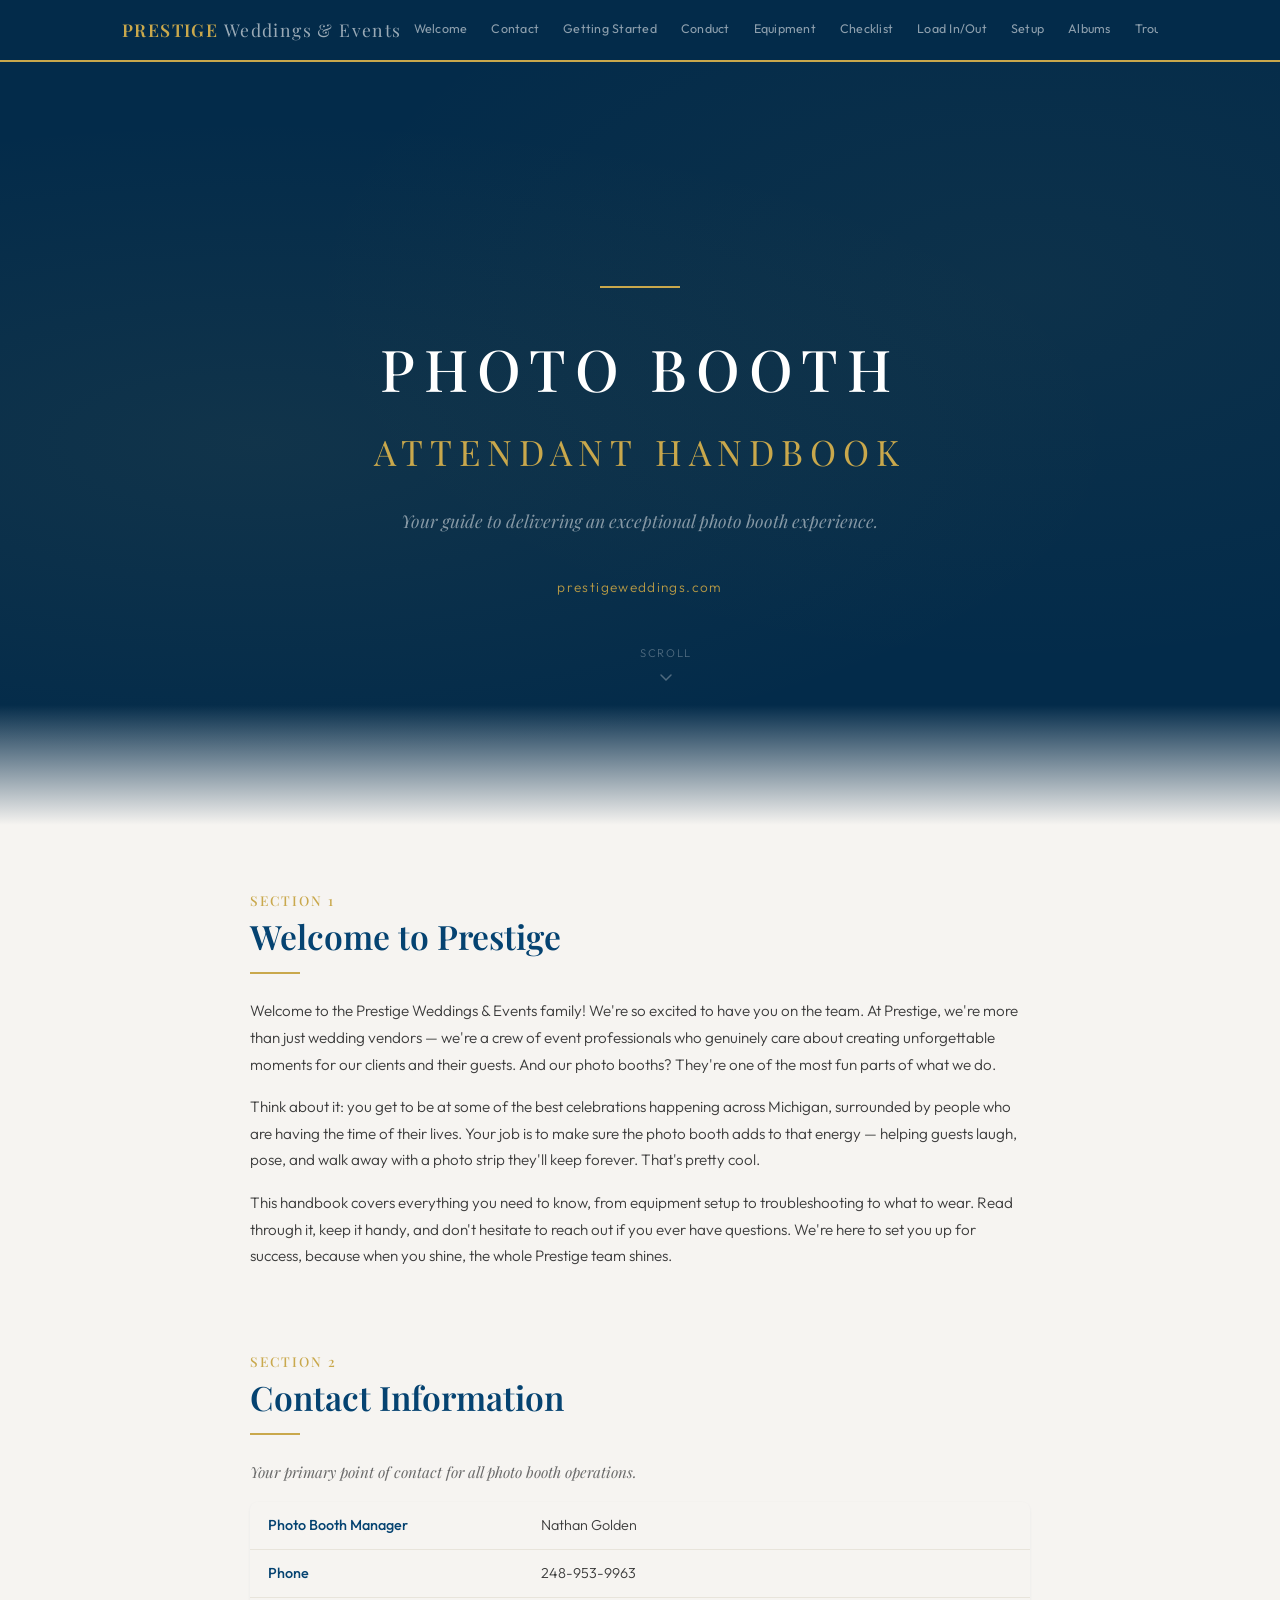
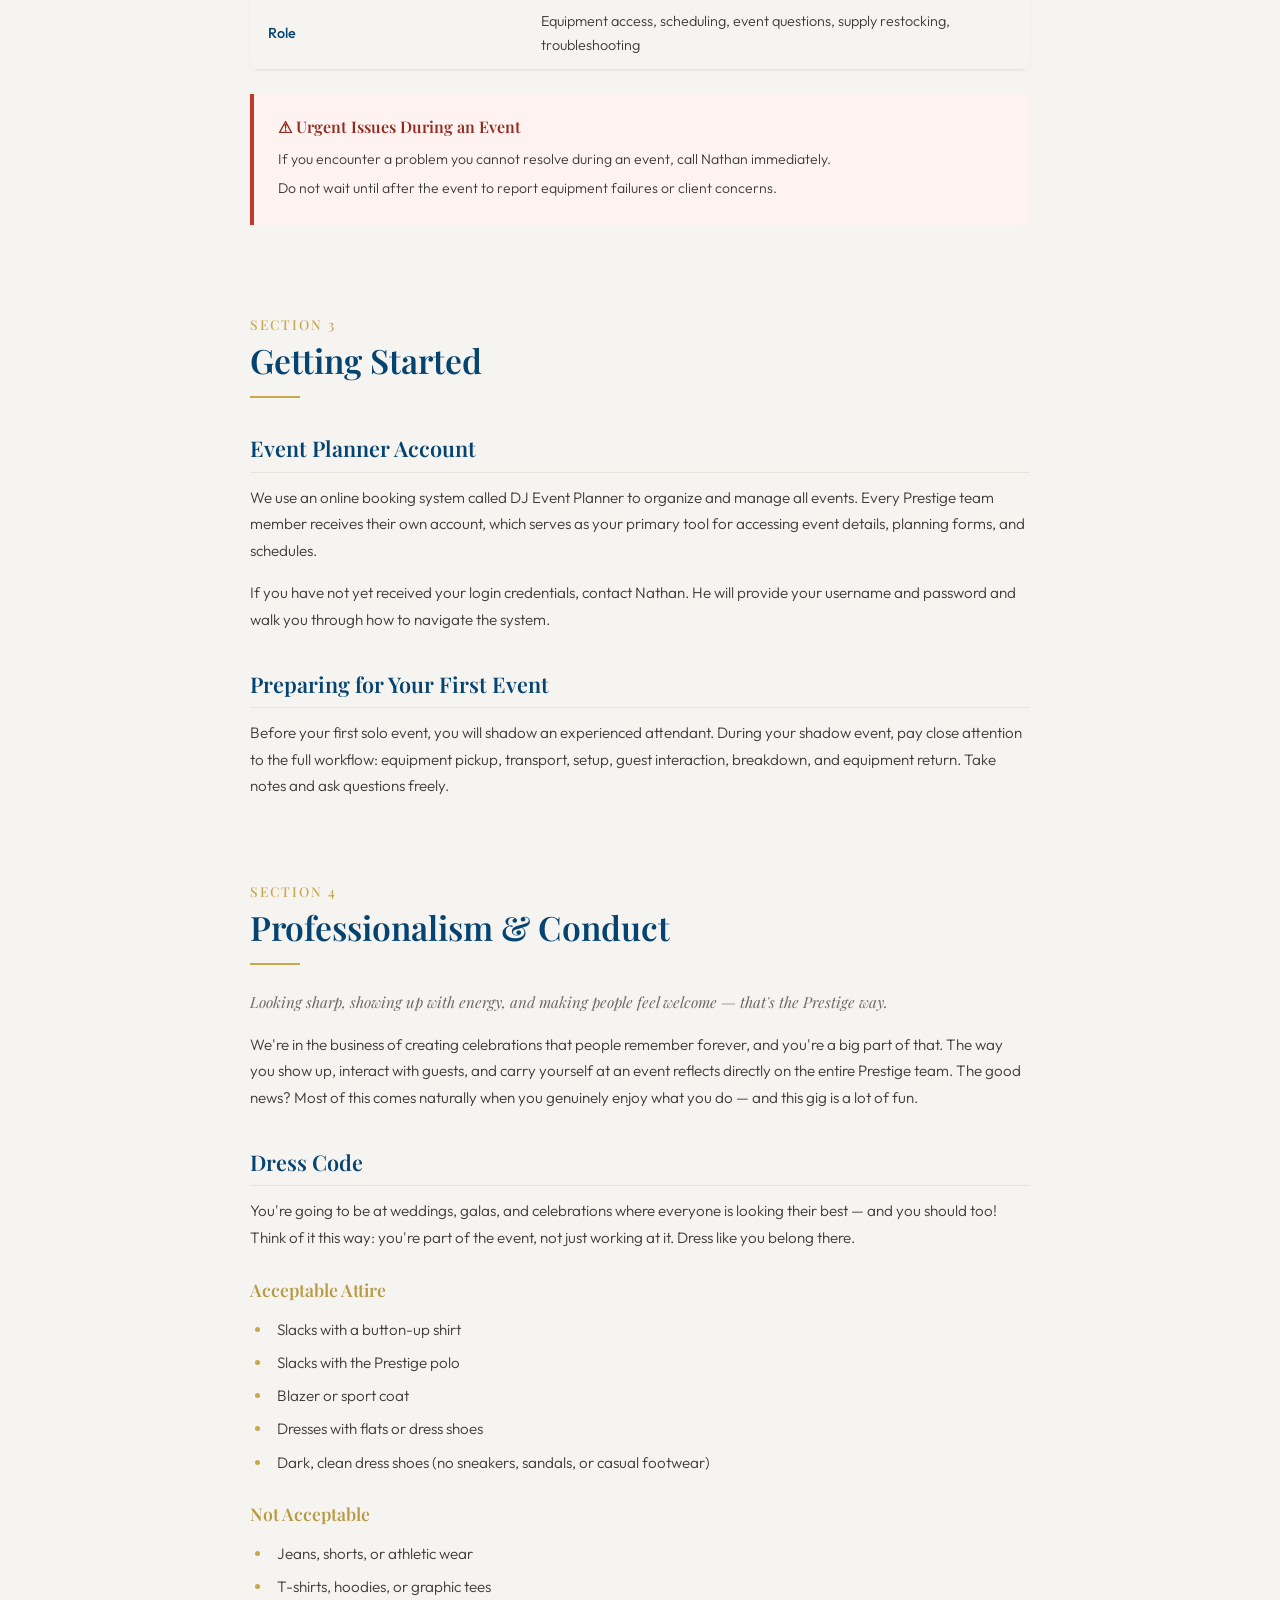
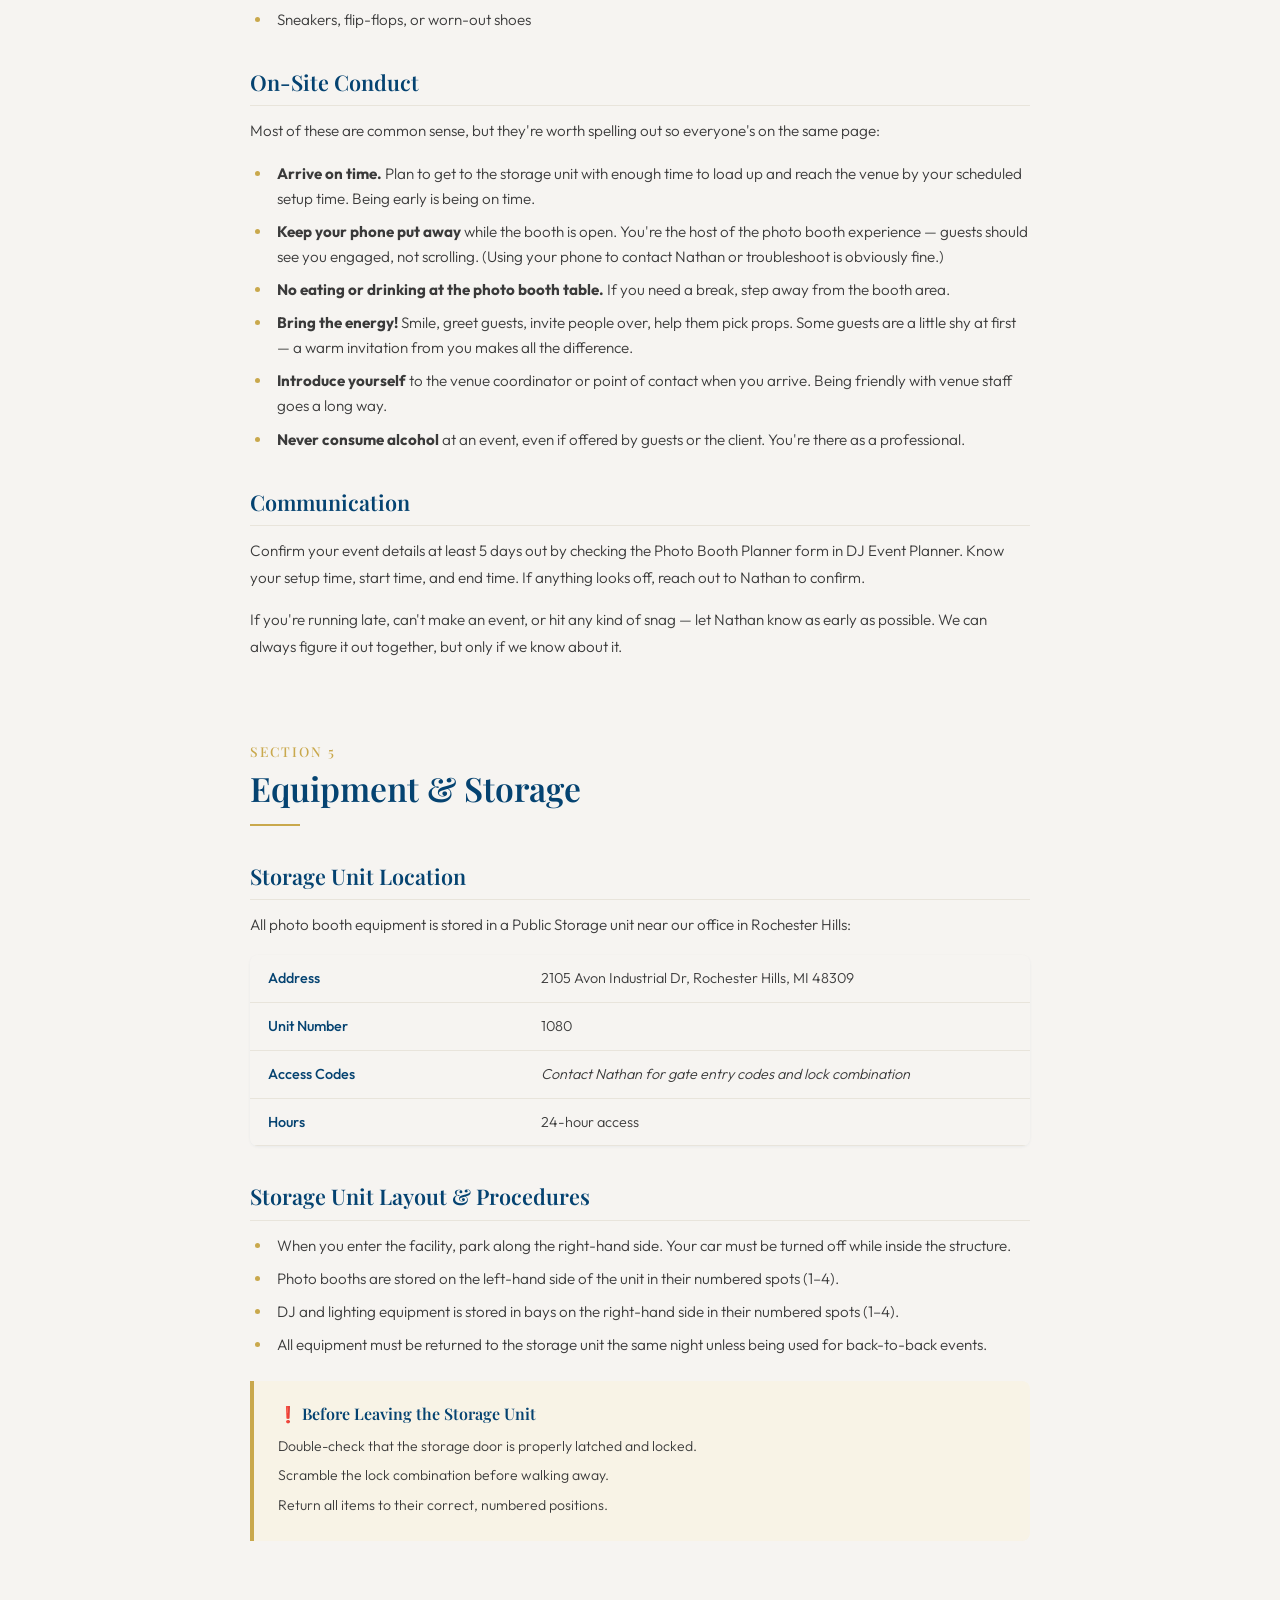
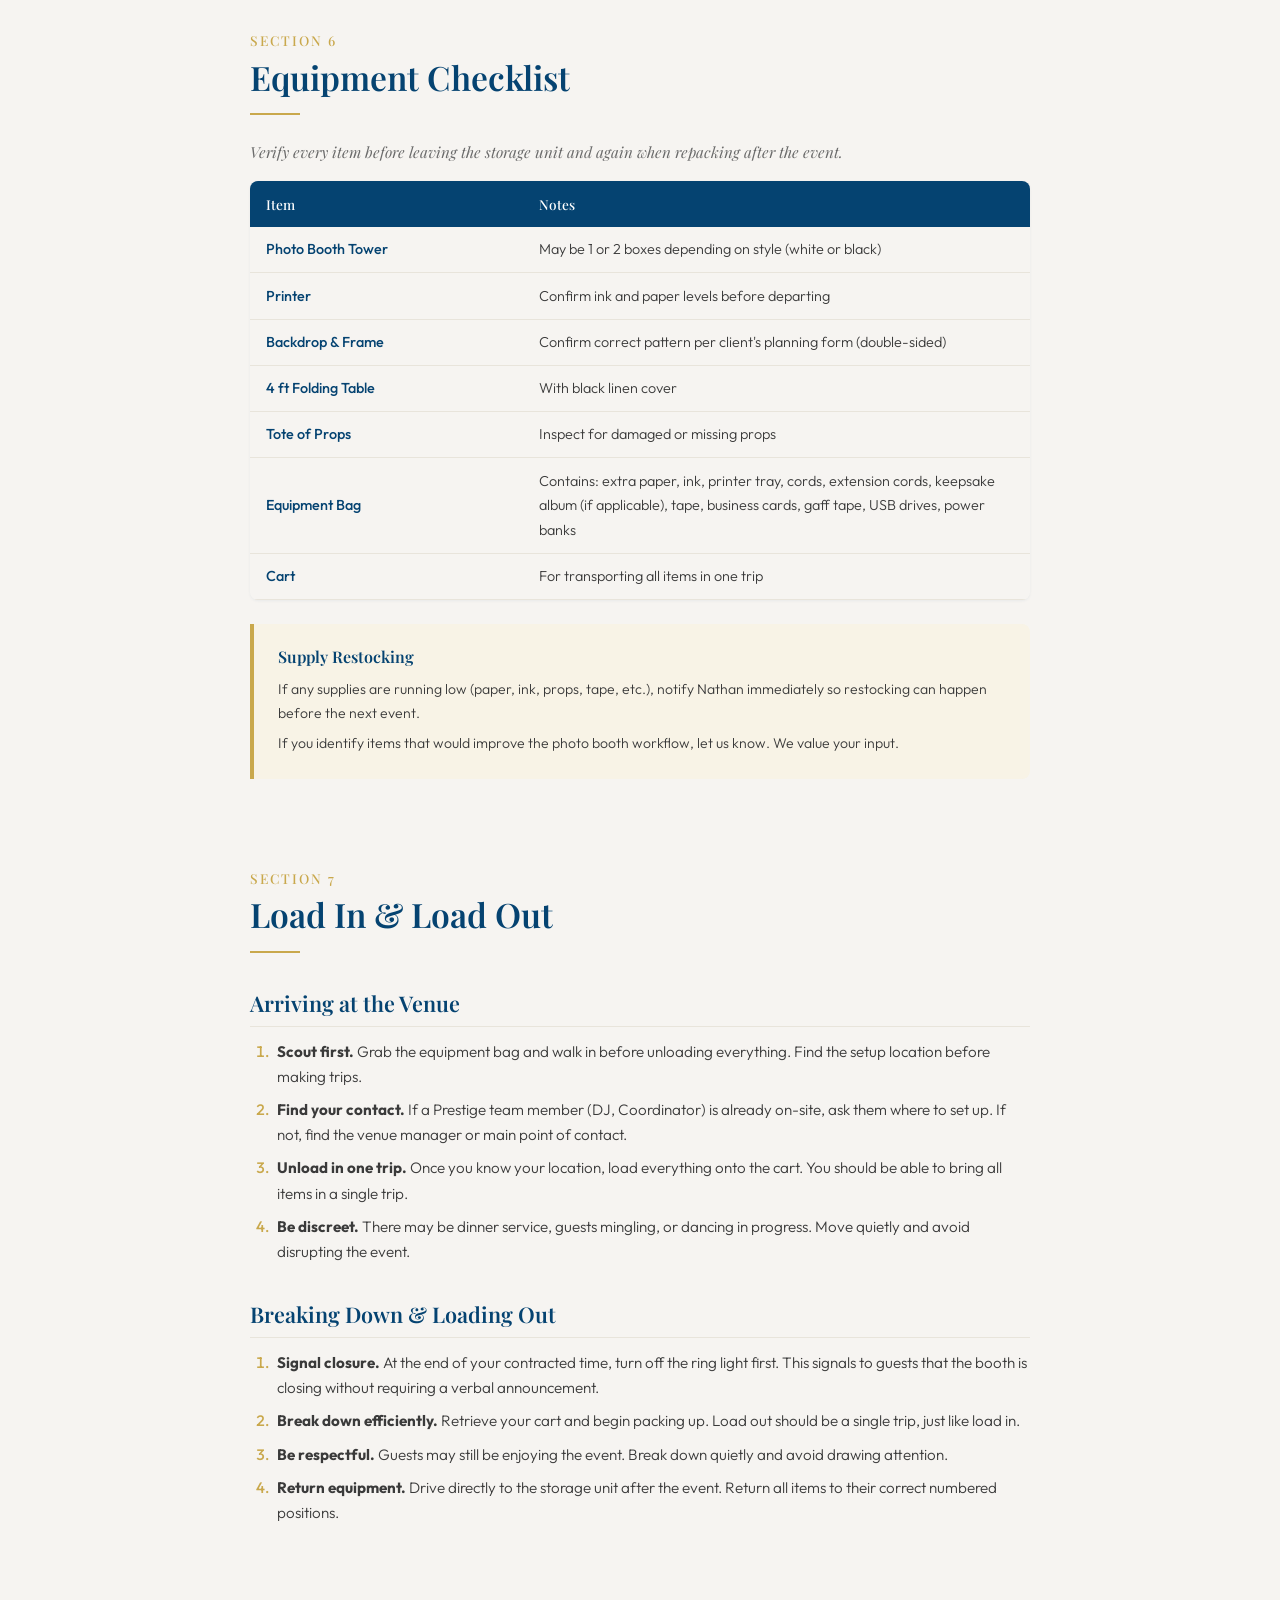
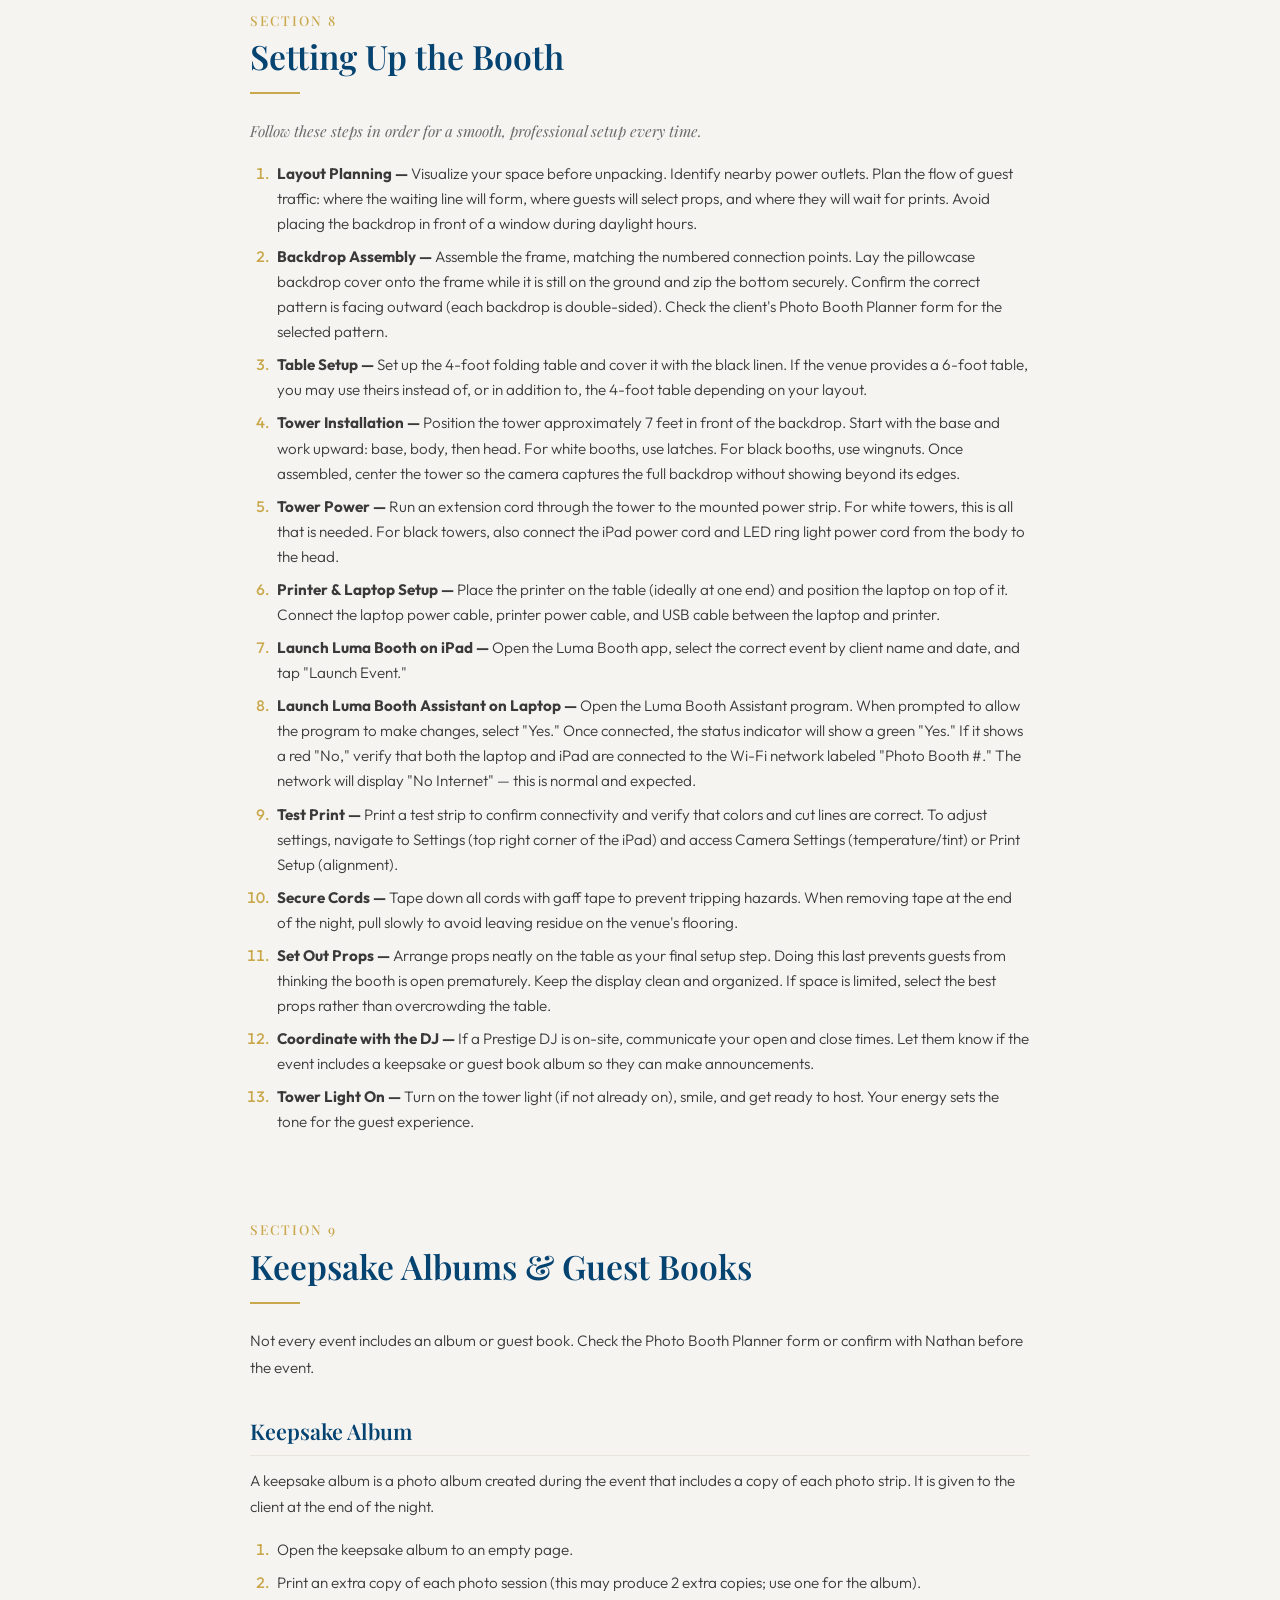
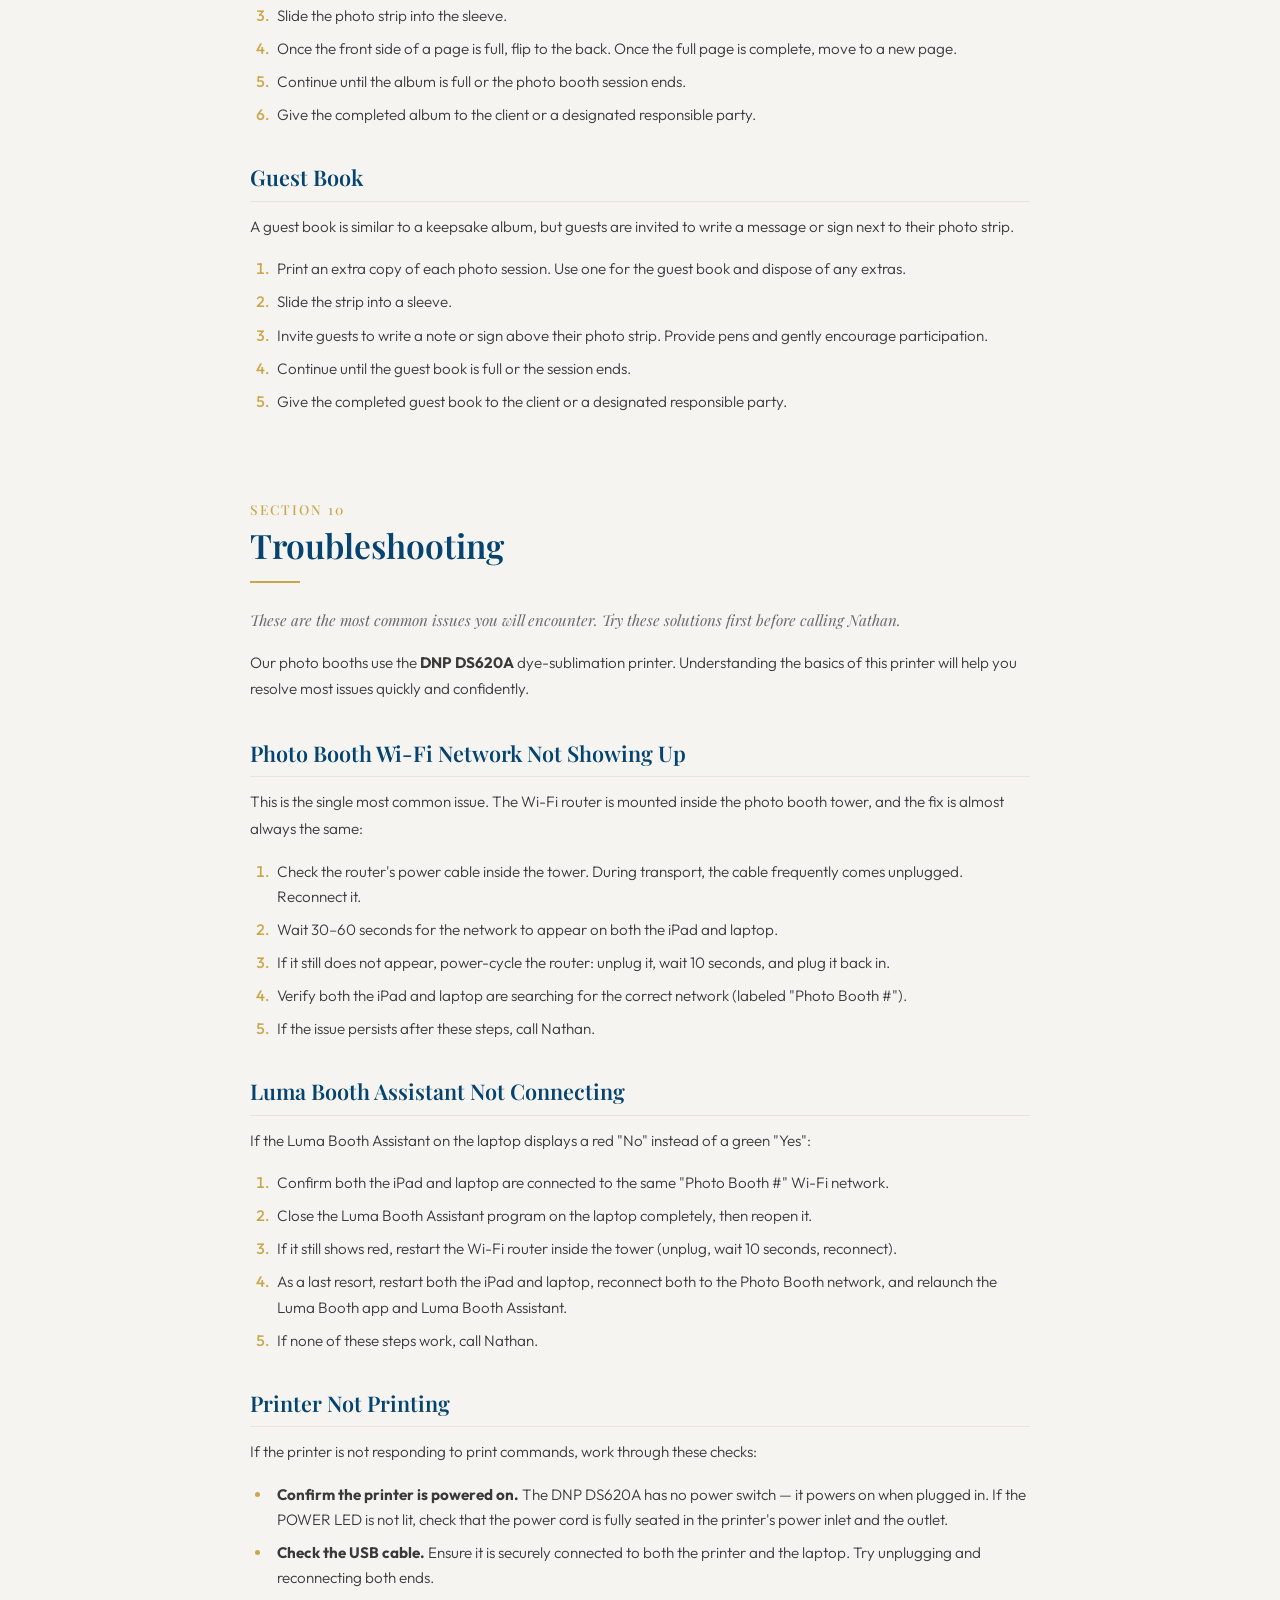
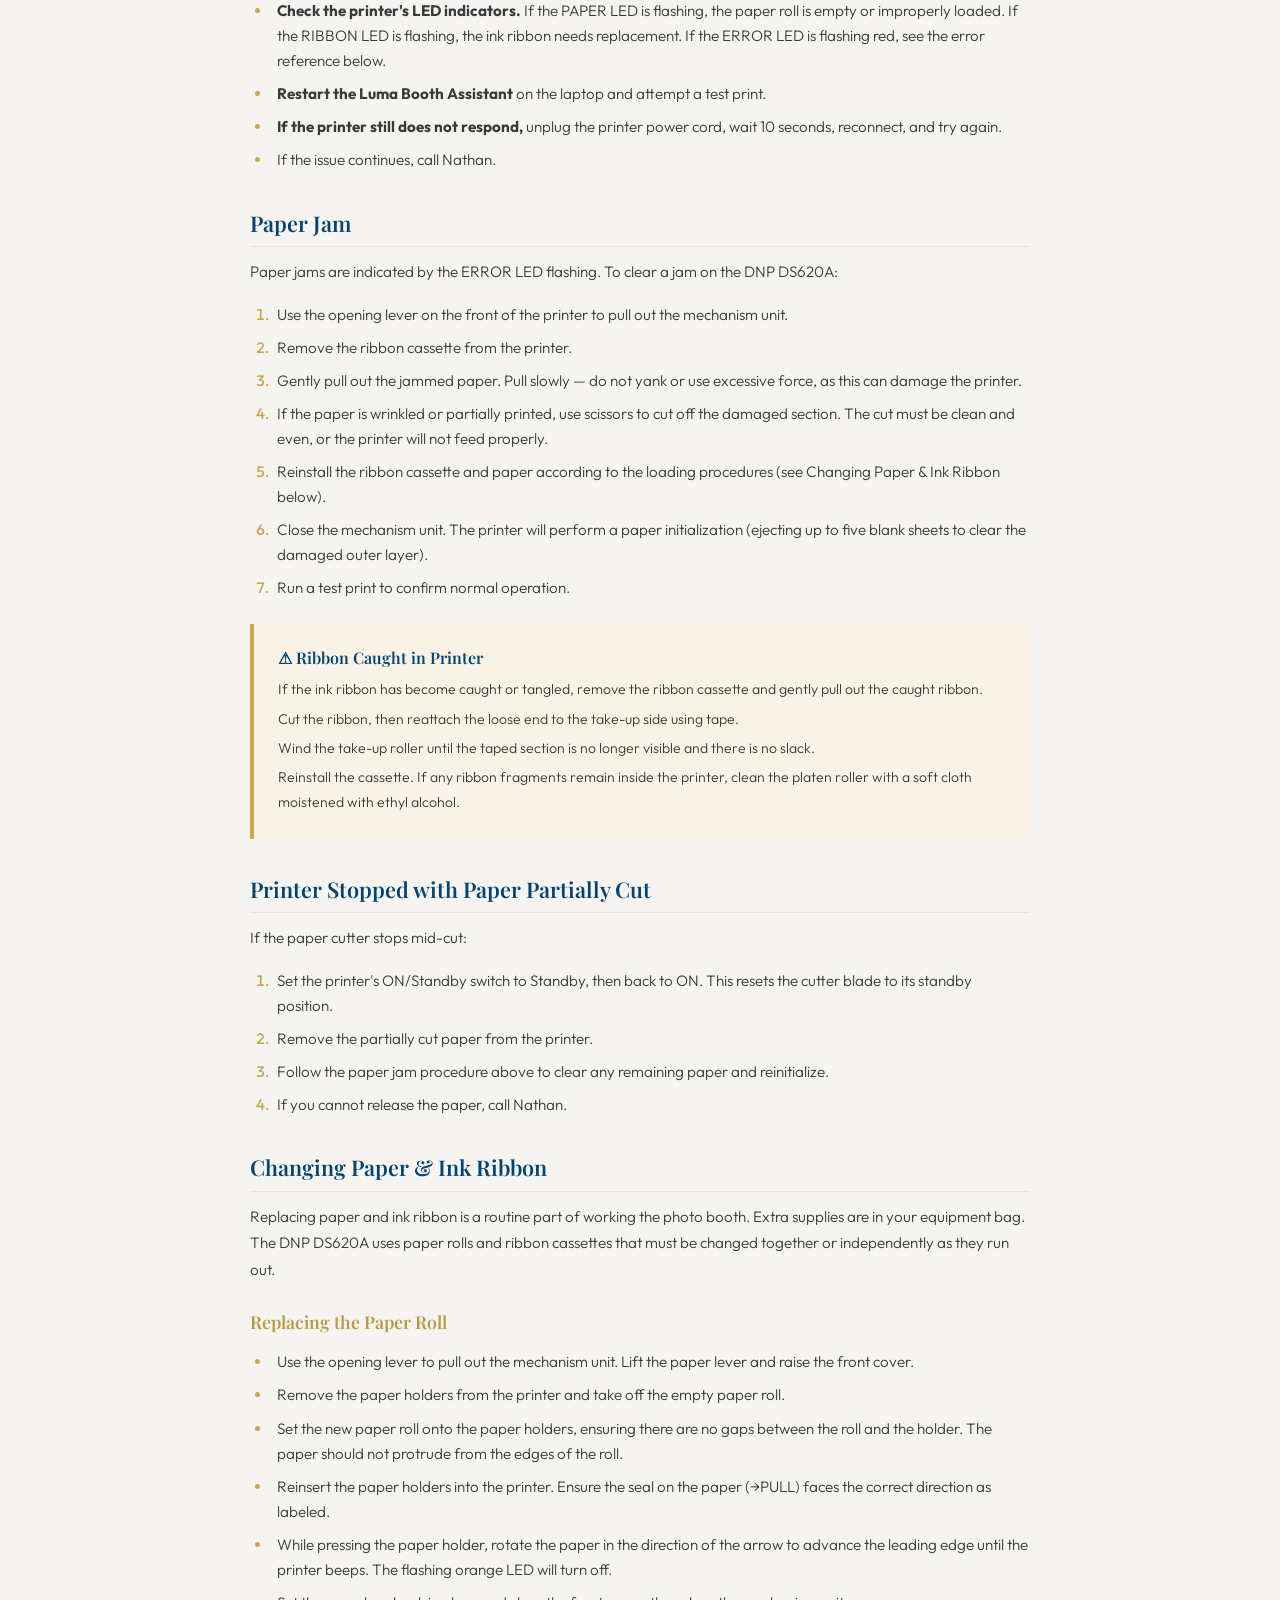
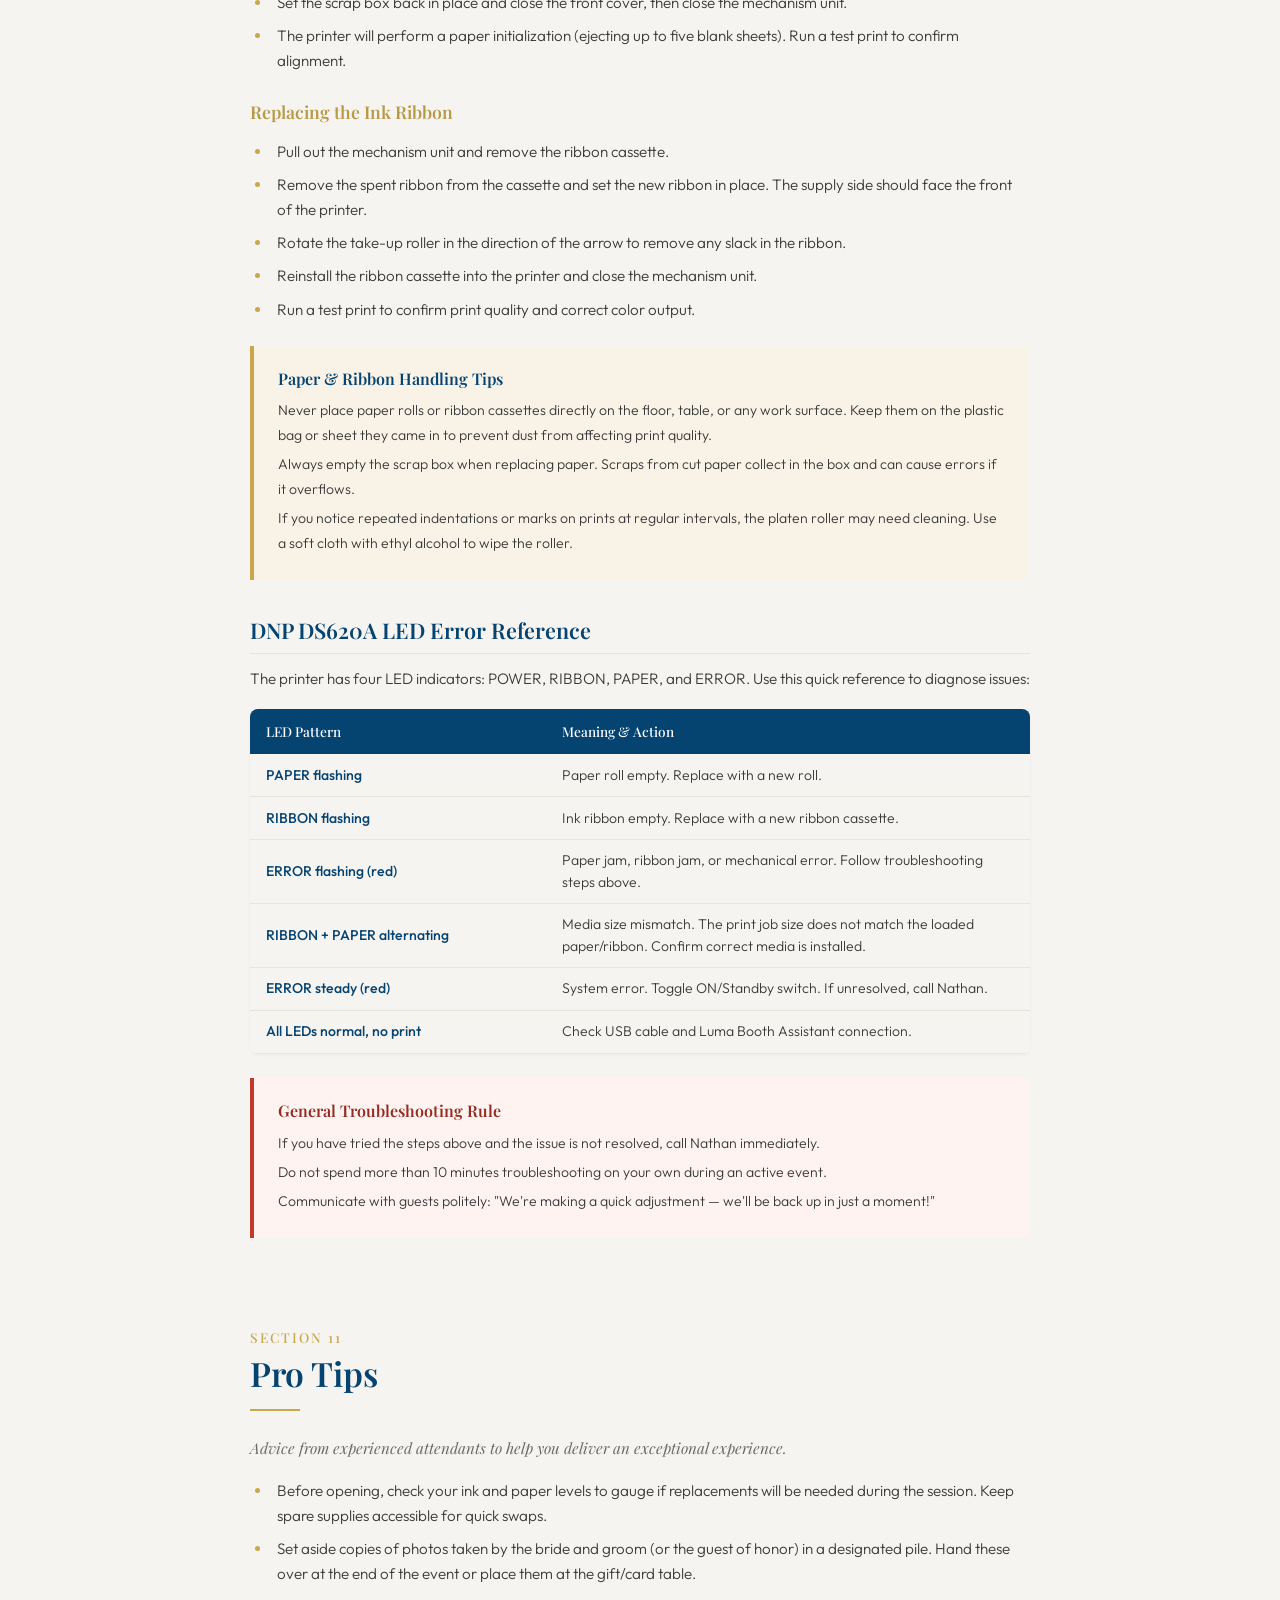
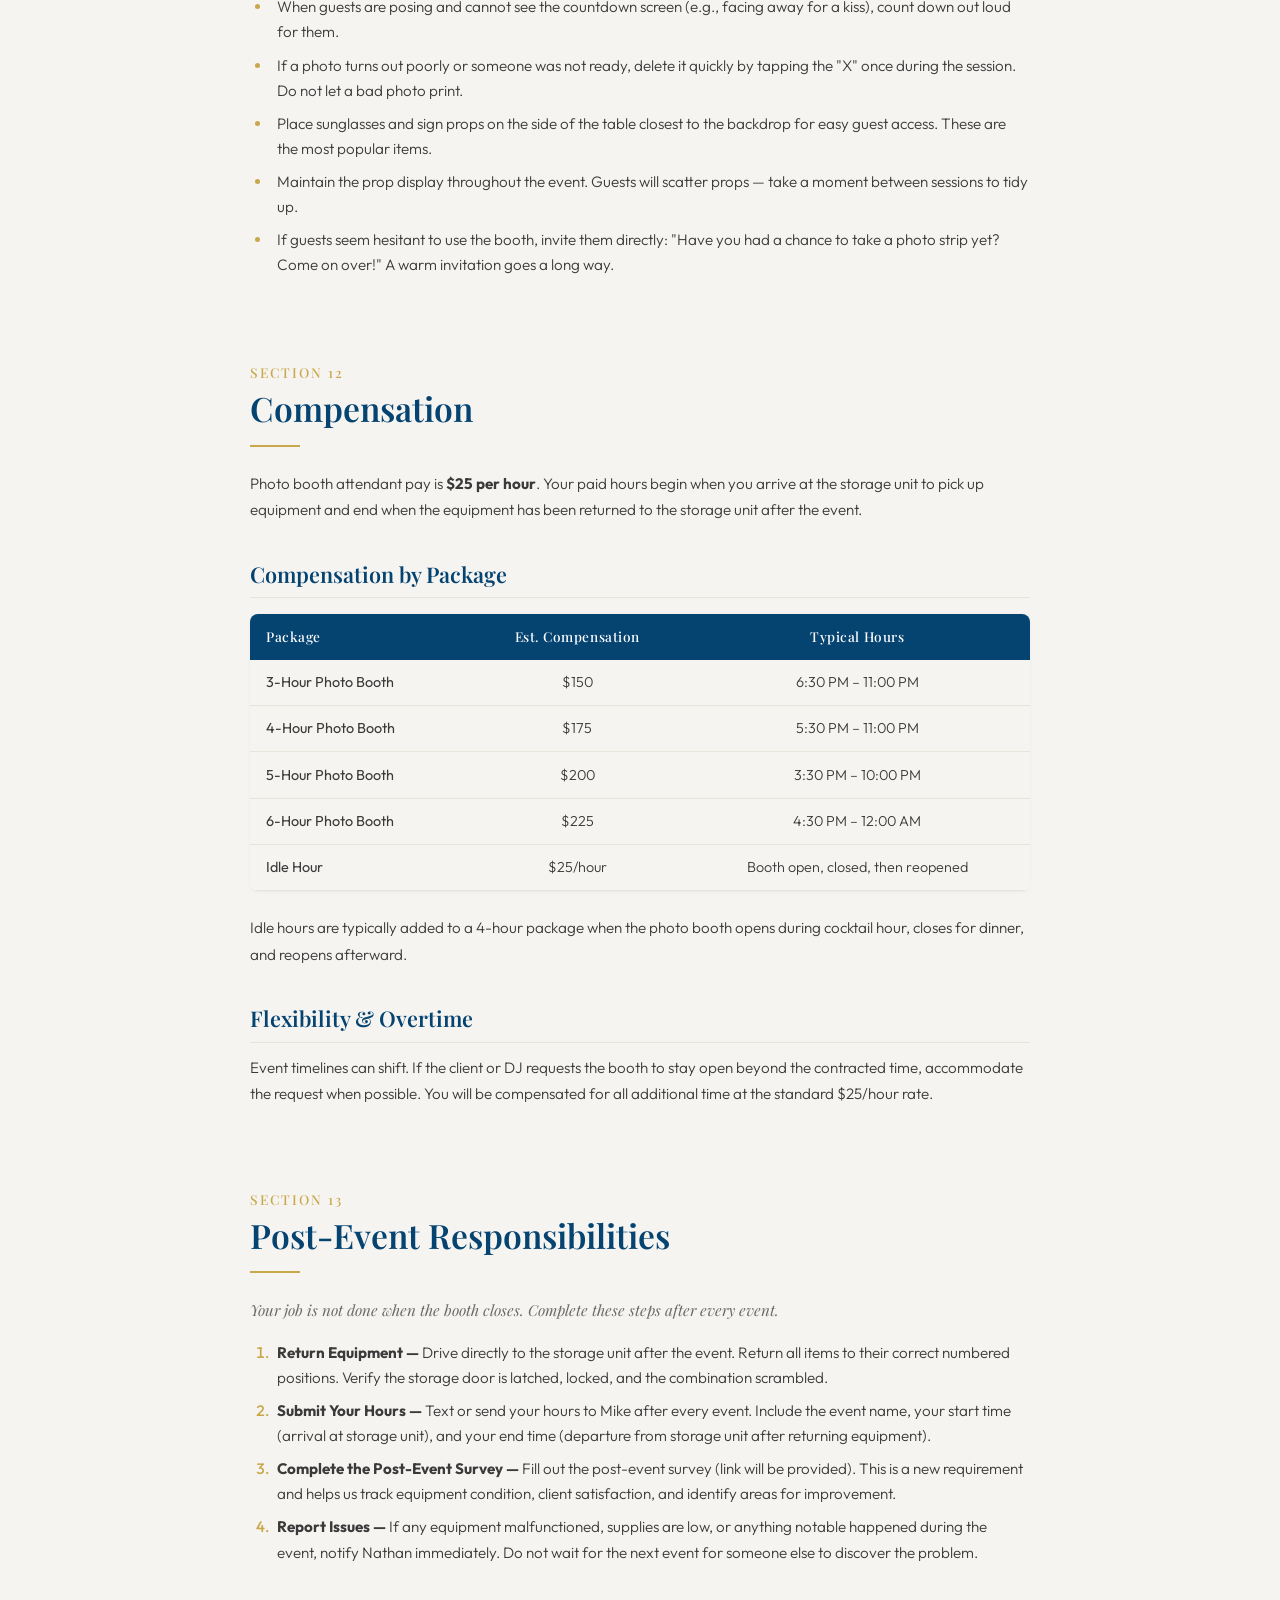
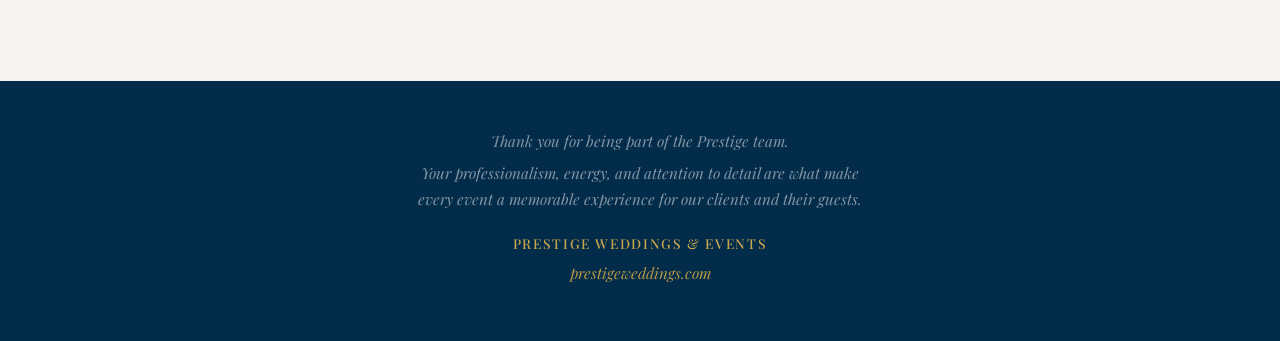
==== index.html @ 32aacc9a "Add files via upload" ====
<!DOCTYPE html>
<html lang="en">
<head>
<meta charset="UTF-8">
<meta name="viewport" content="width=device-width, initial-scale=1.0">
<title>Photo Booth Attendant Handbook | Prestige Weddings & Events</title>
<link rel="preconnect" href="https://fonts.googleapis.com">
<link href="https://fonts.googleapis.com/css2?family=Playfair+Display:ital,wght@0,400;0,500;0,600;0,700;1,400;1,500&family=Outfit:wght@300;400;500;600&display=swap" rel="stylesheet">
<link rel="stylesheet" href="https://nodevoe-blip.github.io/photo-booth-handbook/photo-booth-handbook.css">
<style>
:root {
  --navy: #054371;
  --navy-deep: #032b4a;
  --navy-light: #0a5a94;
  --gold: #C9A84C;
  --gold-light: #d4b96a;
  --gold-muted: #b89a45;
  --gold-bg: #f8f3e6;
  --cream: #F6F4F1;
  --warm-white: #F6F4F1;
  --text-primary: #054371;
  --text-body: #3a3a3a;
  --text-muted: #6b6b6b;
  --border-light: #e8e4db;
  --border-gold: rgba(201, 168, 76, 0.3);
  --shadow-sm: 0 1px 3px rgba(5,67,113,0.06);
  --shadow-md: 0 4px 16px rgba(5,67,113,0.08);
  --shadow-lg: 0 8px 32px rgba(5,67,113,0.1);
  --heading-font: 'TAN Aegean', 'Playfair Display', Georgia, serif;
  --body-font: 'Outfit', system-ui, sans-serif;
  --content-max: 780px;
  --section-gap: 4rem;
}

*, *::before, *::after { box-sizing: border-box; margin: 0; padding: 0; }

html { scroll-behavior: smooth; scroll-padding-top: 80px; }

body {
  font-family: var(--body-font);
  color: var(--text-body);
  background: var(--warm-white);
  line-height: 1.7;
  font-weight: 300;
  font-size: 16px;
  -webkit-font-smoothing: antialiased;
}

/* ═══════════════════════════════════════ */
/* STICKY NAV                             */
/* ═══════════════════════════════════════ */
.topbar {
  position: fixed; top: 0; left: 0; right: 0; z-index: 100;
  background: var(--navy-deep);
  border-bottom: 2px solid var(--gold);
  transition: box-shadow 0.3s;
}
.topbar.scrolled { box-shadow: 0 4px 20px rgba(0,0,0,0.2); }
.topbar-inner {
  max-width: 1100px; margin: 0 auto;
  display: flex; align-items: center; justify-content: space-between;
  padding: 0 2rem; height: 60px;
}
.topbar-brand {
  font-family: var(--heading-font);
  color: var(--gold);
  font-size: 1.1rem; font-weight: 600;
  letter-spacing: 0.08em;
  text-decoration: none;
  white-space: nowrap;
}
.topbar-brand span { color: rgba(255,255,255,0.6); font-weight: 400; }
.nav-toggle {
  display: none; background: none; border: none; cursor: pointer;
  width: 32px; height: 32px; position: relative;
}
.nav-toggle span {
  display: block; width: 22px; height: 2px; background: var(--gold);
  position: absolute; left: 5px; transition: 0.3s;
}
.nav-toggle span:nth-child(1) { top: 9px; }
.nav-toggle span:nth-child(2) { top: 15px; }
.nav-toggle span:nth-child(3) { top: 21px; }
.nav-toggle.open span:nth-child(1) { transform: rotate(45deg); top: 15px; }
.nav-toggle.open span:nth-child(2) { opacity: 0; }
.nav-toggle.open span:nth-child(3) { transform: rotate(-45deg); top: 15px; }

.toc-nav {
  display: flex; gap: 0; align-items: center; overflow-x: auto;
  scrollbar-width: none;
}
.toc-nav::-webkit-scrollbar { display: none; }
.toc-nav a {
  color: rgba(255,255,255,0.55); text-decoration: none;
  font-size: 0.78rem; font-weight: 400; letter-spacing: 0.02em;
  padding: 0.5rem 0.75rem; white-space: nowrap;
  transition: color 0.2s;
  border-bottom: 2px solid transparent;
}
.toc-nav a:hover, .toc-nav a.active {
  color: var(--gold); border-bottom-color: var(--gold);
}

@media (max-width: 900px) {
  .nav-toggle { display: block; }
  .toc-nav {
    display: none; flex-direction: column;
    position: absolute; top: 60px; left: 0; right: 0;
    background: var(--navy-deep); border-bottom: 2px solid var(--gold);
    padding: 1rem 0;
  }
  .toc-nav.open { display: flex; }
  .toc-nav a { padding: 0.7rem 2rem; font-size: 0.85rem; border-bottom: none; }
}

/* ═══════════════════════════════════════ */
/* HERO                                   */
/* ═══════════════════════════════════════ */
.hero {
  margin-top: 60px;
  background: var(--navy-deep);
  position: relative; overflow: hidden;
  display: flex; align-items: center; justify-content: center;
  min-height: 85vh; text-align: center;
  padding: 4rem 2rem;
}
.hero::before {
  content: ''; position: absolute; inset: 0;
  background:
    radial-gradient(ellipse at 20% 50%, rgba(201,168,76,0.07) 0%, transparent 60%),
    radial-gradient(ellipse at 80% 30%, rgba(201,168,76,0.05) 0%, transparent 50%);
}
.hero::after {
  content: ''; position: absolute; bottom: 0; left: 0; right: 0; height: 120px;
  background: linear-gradient(to top, var(--warm-white), transparent);
}
.hero-content { position: relative; z-index: 1; }
.hero-rule {
  width: 80px; height: 2px; background: var(--gold);
  margin: 0 auto 2rem; opacity: 0;
  animation: fadeSlideUp 0.8s 0.3s forwards;
}
.hero h1 {
  font-family: var(--heading-font); color: white;
  font-size: clamp(2.2rem, 5vw, 3.6rem); font-weight: 500;
  letter-spacing: 0.15em; text-transform: uppercase;
  margin-bottom: 0.3rem;
  opacity: 0; animation: fadeSlideUp 0.8s 0.5s forwards;
}
.hero h2 {
  font-family: var(--heading-font); color: var(--gold);
  font-size: clamp(1.4rem, 3vw, 2.2rem); font-weight: 400;
  letter-spacing: 0.2em; text-transform: uppercase;
  margin-bottom: 1rem;
  opacity: 0; animation: fadeSlideUp 0.8s 0.7s forwards;
}
.hero-sub {
  font-family: var(--heading-font); color: rgba(255,255,255,0.5);
  font-size: 1.1rem; font-style: italic; font-weight: 400;
  margin-top: 1.5rem;
  opacity: 0; animation: fadeSlideUp 0.8s 0.9s forwards;
}
.hero-url {
  color: var(--gold-muted); font-size: 0.85rem; letter-spacing: 0.1em;
  margin-top: 2.5rem; opacity: 0;
  animation: fadeSlideUp 0.8s 1.1s forwards;
}
.hero-url a { color: var(--gold-muted); text-decoration: none; }
.hero-url a:hover { color: var(--gold-light); }
.hero-scroll {
  position: absolute; bottom: 140px; left: 50%; transform: translateX(-50%);
  z-index: 2; opacity: 0; animation: fadeSlideUp 0.8s 1.3s forwards;
}
.hero-scroll a {
  display: flex; flex-direction: column; align-items: center; gap: 0.4rem;
  color: rgba(255,255,255,0.3); text-decoration: none;
  font-size: 0.7rem; letter-spacing: 0.15em; text-transform: uppercase;
}
.hero-scroll svg { animation: bobDown 2s infinite ease-in-out; }

@keyframes fadeSlideUp {
  from { opacity: 0; transform: translateY(20px); }
  to { opacity: 1; transform: translateY(0); }
}
@keyframes bobDown {
  0%, 100% { transform: translateY(0); }
  50% { transform: translateY(6px); }
}

/* ═══════════════════════════════════════ */
/* MAIN CONTENT AREA                      */
/* ═══════════════════════════════════════ */
.handbook-body { padding: 2rem 2rem 6rem; }
.section {
  max-width: var(--content-max); margin: 0 auto;
  padding-top: var(--section-gap);
}
.section:first-child { padding-top: 2rem; }

/* Section Headers */
.section-number {
  font-family: var(--heading-font);
  font-size: 0.85rem; font-weight: 500;
  color: var(--gold); letter-spacing: 0.15em;
  text-transform: uppercase; margin-bottom: 0.25rem;
}
.section h2 {
  font-family: var(--heading-font);
  color: var(--text-primary);
  font-size: clamp(1.6rem, 3vw, 2.1rem);
  font-weight: 600; line-height: 1.2;
  margin-bottom: 0.5rem;
}
.section-divider {
  width: 50px; height: 2px; background: var(--gold);
  margin: 1rem 0 1.5rem;
}
.section-intro {
  font-family: var(--heading-font);
  font-style: italic; color: var(--text-muted);
  font-size: 1.05rem; margin-bottom: 1.5rem;
  line-height: 1.6;
}

/* Subheadings */
.section h3 {
  font-family: var(--heading-font);
  color: var(--text-primary);
  font-size: 1.35rem; font-weight: 600;
  margin: 2rem 0 0.75rem;
  padding-bottom: 0.3rem;
  border-bottom: 1px solid var(--border-light);
}
.section h4 {
  font-family: var(--heading-font);
  color: var(--gold-muted); font-size: 1.1rem;
  font-weight: 600; margin: 1.5rem 0 0.5rem;
}

/* Paragraphs */
.section p {
  margin-bottom: 1rem; font-size: 0.95rem;
  line-height: 1.75;
}

/* Lists */
.section ul, .section ol {
  margin: 0.75rem 0 1.25rem 1.4rem;
}
.section li {
  margin-bottom: 0.5rem; font-size: 0.95rem;
  line-height: 1.65; padding-left: 0.3rem;
}
.section ul li::marker { color: var(--gold); }
.section ol li::marker { color: var(--gold); font-weight: 500; }

/* ═══════════════════════════════════════ */
/* CONTACT TABLE / INFO TABLES            */
/* ═══════════════════════════════════════ */
.info-table {
  width: 100%; border-collapse: collapse;
  margin: 1rem 0 1.5rem;
  border-radius: 8px; overflow: hidden;
  box-shadow: var(--shadow-sm);
}
.info-table th {
  background: var(--navy); color: white;
  font-family: var(--heading-font);
  font-size: 0.9rem; font-weight: 500;
  letter-spacing: 0.05em;
  text-align: left; padding: 0.75rem 1.1rem;
}
.info-table td {
  padding: 0.7rem 1.1rem; font-size: 0.9rem;
  border-bottom: 1px solid var(--border-light);
}
.info-table tr:nth-child(even) td { background: var(--cream); }
.info-table .label {
  font-weight: 500; color: var(--text-primary);
  width: 35%; white-space: nowrap;
}

/* Compensation Table */
.comp-table {
  width: 100%; border-collapse: collapse;
  margin: 1rem 0 1.5rem; border-radius: 8px;
  overflow: hidden; box-shadow: var(--shadow-sm);
}
.comp-table th {
  background: var(--navy); color: white;
  font-family: var(--heading-font);
  font-size: 0.85rem; font-weight: 500;
  letter-spacing: 0.04em;
  padding: 0.7rem 1rem; text-align: center;
}
.comp-table th:first-child { text-align: left; }
.comp-table td {
  padding: 0.65rem 1rem; font-size: 0.9rem;
  border-bottom: 1px solid var(--border-light);
  text-align: center;
}
.comp-table td:first-child { text-align: left; font-weight: 400; }
.comp-table tr:nth-child(even) td { background: var(--cream); }

/* LED Error Table */
.led-table {
  width: 100%; border-collapse: collapse;
  margin: 1rem 0 1.5rem; border-radius: 8px;
  overflow: hidden; box-shadow: var(--shadow-sm);
}
.led-table th {
  background: var(--navy); color: white;
  font-family: var(--heading-font);
  font-size: 0.85rem; font-weight: 500;
  padding: 0.7rem 1rem; text-align: left;
}
.led-table td {
  padding: 0.65rem 1rem; font-size: 0.88rem;
  border-bottom: 1px solid var(--border-light);
  line-height: 1.5;
}
.led-table td:first-child {
  font-weight: 500; color: var(--text-primary);
  white-space: nowrap; width: 38%;
}
.led-table tr:nth-child(even) td { background: var(--cream); }

/* Equipment Checklist Table */
.equip-table {
  width: 100%; border-collapse: collapse;
  margin: 1rem 0 1.5rem; border-radius: 8px;
  overflow: hidden; box-shadow: var(--shadow-sm);
}
.equip-table th {
  background: var(--navy); color: white;
  font-family: var(--heading-font);
  font-size: 0.85rem; font-weight: 500;
  padding: 0.7rem 1rem; text-align: left;
}
.equip-table td {
  padding: 0.65rem 1rem; font-size: 0.9rem;
  border-bottom: 1px solid var(--border-light);
}
.equip-table td:first-child { font-weight: 500; color: var(--text-primary); width: 35%; }
.equip-table tr:nth-child(even) td { background: var(--cream); }

/* ═══════════════════════════════════════ */
/* CALLOUT BOX                            */
/* ═══════════════════════════════════════ */
.callout {
  background: var(--gold-bg);
  border-left: 4px solid var(--gold);
  border-radius: 0 8px 8px 0;
  padding: 1.2rem 1.5rem;
  margin: 1.5rem 0;
}
.callout-title {
  font-family: var(--heading-font);
  font-weight: 600; color: var(--navy);
  font-size: 1rem; margin-bottom: 0.4rem;
}
.callout p, .callout li {
  font-size: 0.88rem; color: var(--text-body);
  margin-bottom: 0.3rem;
}

/* Alert (red-toned) */
.callout-alert {
  background: #fef3f0;
  border-left-color: #c0392b;
}
.callout-alert .callout-title { color: #922b21; }

/* ═══════════════════════════════════════ */
/* FOOTER                                 */
/* ═══════════════════════════════════════ */
.site-footer {
  background: var(--navy-deep); padding: 3rem 2rem;
  text-align: center;
}
.site-footer p {
  font-family: var(--heading-font);
  color: rgba(255,255,255,0.5); font-size: 0.95rem;
  font-style: italic; margin-bottom: 0.4rem;
}
.site-footer .brand {
  color: var(--gold); font-style: normal;
  letter-spacing: 0.12em; font-weight: 500;
  font-size: 0.85rem;
}
.site-footer a { color: var(--gold-muted); text-decoration: none; }
.site-footer a:hover { color: var(--gold-light); }

/* ═══════════════════════════════════════ */
/* SCROLL ANIMATIONS                      */
/* ═══════════════════════════════════════ */
.reveal {
  opacity: 0; transform: translateY(24px);
  transition: opacity 0.6s ease, transform 0.6s ease;
}
.reveal.visible {
  opacity: 1; transform: translateY(0);
}

/* ═══════════════════════════════════════ */
/* RESPONSIVE                             */
/* ═══════════════════════════════════════ */
@media (max-width: 600px) {
  :root { --section-gap: 3rem; }
  .hero { min-height: 75vh; padding: 3rem 1.5rem; }
  .handbook-body { padding: 1.5rem 1.25rem 4rem; }
  .info-table td, .info-table th,
  .comp-table td, .comp-table th,
  .led-table td, .led-table th,
  .equip-table td, .equip-table th { padding: 0.5rem 0.7rem; font-size: 0.82rem; }
  .info-table .label, .led-table td:first-child,
  .equip-table td:first-child { white-space: normal; }
  .callout { padding: 1rem 1.1rem; }
}
</style>
</head>
<body>

<!-- ═══ STICKY NAV ═══ -->
<header class="topbar" id="topbar">
  <div class="topbar-inner">
    <a href="#top" class="topbar-brand">PRESTIGE <span>Weddings & Events</span></a>
    <button class="nav-toggle" id="navToggle" aria-label="Toggle navigation">
      <span></span><span></span><span></span>
    </button>
    <nav class="toc-nav" id="tocNav">
      <a href="#welcome">Welcome</a>
      <a href="#contact">Contact</a>
      <a href="#started">Getting Started</a>
      <a href="#conduct">Conduct</a>
      <a href="#equipment">Equipment</a>
      <a href="#checklist">Checklist</a>
      <a href="#loadin">Load In/Out</a>
      <a href="#setup">Setup</a>
      <a href="#albums">Albums</a>
      <a href="#troubleshooting">Troubleshooting</a>
      <a href="#tips">Tips</a>
      <a href="#compensation">Pay</a>
      <a href="#post-event">Post-Event</a>
    </nav>
  </div>
</header>

<!-- ═══ HERO ═══ -->
<section class="hero" id="top">
  <div class="hero-content">
    <div class="hero-rule"></div>
    <h1>Photo Booth</h1>
    <h2>Attendant Handbook</h2>
    <p class="hero-sub">Your guide to delivering an exceptional photo booth experience.</p>
    <p class="hero-url"><a href="https://www.prestigeweddings.com" target="_blank">prestigeweddings.com</a></p>
  </div>
  <div class="hero-scroll">
    <a href="#welcome">
      <span>Scroll</span>
      <svg width="16" height="16" viewBox="0 0 16 16" fill="none"><path d="M3 6l5 5 5-5" stroke="currentColor" stroke-width="1.5" stroke-linecap="round"/></svg>
    </a>
  </div>
</section>

<!-- ═══ HANDBOOK BODY ═══ -->
<main class="handbook-body">

  <!-- 1. WELCOME -->
  <div class="section reveal" id="welcome">
    <div class="section-number">Section 1</div>
    <h2>Welcome to Prestige</h2>
    <div class="section-divider"></div>
    <p>Welcome to the Prestige Weddings & Events family! We're so excited to have you on the team. At Prestige, we're more than just wedding vendors — we're a crew of event professionals who genuinely care about creating unforgettable moments for our clients and their guests. And our photo booths? They're one of the most fun parts of what we do.</p>
    <p>Think about it: you get to be at some of the best celebrations happening across Michigan, surrounded by people who are having the time of their lives. Your job is to make sure the photo booth adds to that energy — helping guests laugh, pose, and walk away with a photo strip they'll keep forever. That's pretty cool.</p>
    <p>This handbook covers everything you need to know, from equipment setup to troubleshooting to what to wear. Read through it, keep it handy, and don't hesitate to reach out if you ever have questions. We're here to set you up for success, because when you shine, the whole Prestige team shines.</p>
  </div>

  <!-- 2. CONTACT -->
  <div class="section reveal" id="contact">
    <div class="section-number">Section 2</div>
    <h2>Contact Information</h2>
    <div class="section-divider"></div>
    <p class="section-intro">Your primary point of contact for all photo booth operations.</p>
    <table class="info-table">
      <tr><td class="label">Photo Booth Manager</td><td>Nathan Golden</td></tr>
      <tr><td class="label">Phone</td><td>248-953-9963</td></tr>
      <tr><td class="label">Role</td><td>Equipment access, scheduling, event questions, supply restocking, troubleshooting</td></tr>
    </table>
    <div class="callout callout-alert">
      <div class="callout-title">⚠ Urgent Issues During an Event</div>
      <p>If you encounter a problem you cannot resolve during an event, call Nathan immediately.</p>
      <p>Do not wait until after the event to report equipment failures or client concerns.</p>
    </div>
  </div>

  <!-- 3. GETTING STARTED -->
  <div class="section reveal" id="started">
    <div class="section-number">Section 3</div>
    <h2>Getting Started</h2>
    <div class="section-divider"></div>
    <h3>Event Planner Account</h3>
    <p>We use an online booking system called DJ Event Planner to organize and manage all events. Every Prestige team member receives their own account, which serves as your primary tool for accessing event details, planning forms, and schedules.</p>
    <p>If you have not yet received your login credentials, contact Nathan. He will provide your username and password and walk you through how to navigate the system.</p>
    <h3>Preparing for Your First Event</h3>
    <p>Before your first solo event, you will shadow an experienced attendant. During your shadow event, pay close attention to the full workflow: equipment pickup, transport, setup, guest interaction, breakdown, and equipment return. Take notes and ask questions freely.</p>
  </div>

  <!-- 4. PROFESSIONALISM & CONDUCT -->
  <div class="section reveal" id="conduct">
    <div class="section-number">Section 4</div>
    <h2>Professionalism & Conduct</h2>
    <div class="section-divider"></div>
    <p class="section-intro">Looking sharp, showing up with energy, and making people feel welcome — that's the Prestige way.</p>
    <p>We're in the business of creating celebrations that people remember forever, and you're a big part of that. The way you show up, interact with guests, and carry yourself at an event reflects directly on the entire Prestige team. The good news? Most of this comes naturally when you genuinely enjoy what you do — and this gig is a lot of fun.</p>

    <h3>Dress Code</h3>
    <p>You're going to be at weddings, galas, and celebrations where everyone is looking their best — and you should too! Think of it this way: you're part of the event, not just working at it. Dress like you belong there.</p>
    <h4>Acceptable Attire</h4>
    <ul>
      <li>Slacks with a button-up shirt</li>
      <li>Slacks with the Prestige polo</li>
      <li>Blazer or sport coat</li>
      <li>Dresses with flats or dress shoes</li>
      <li>Dark, clean dress shoes (no sneakers, sandals, or casual footwear)</li>
    </ul>
    <h4>Not Acceptable</h4>
    <ul>
      <li>Jeans, shorts, or athletic wear</li>
      <li>T-shirts, hoodies, or graphic tees</li>
      <li>Sneakers, flip-flops, or worn-out shoes</li>
    </ul>

    <h3>On-Site Conduct</h3>
    <p>Most of these are common sense, but they're worth spelling out so everyone's on the same page:</p>
    <ul>
      <li><strong>Arrive on time.</strong> Plan to get to the storage unit with enough time to load up and reach the venue by your scheduled setup time. Being early is being on time.</li>
      <li><strong>Keep your phone put away</strong> while the booth is open. You're the host of the photo booth experience — guests should see you engaged, not scrolling. (Using your phone to contact Nathan or troubleshoot is obviously fine.)</li>
      <li><strong>No eating or drinking at the photo booth table.</strong> If you need a break, step away from the booth area.</li>
      <li><strong>Bring the energy!</strong> Smile, greet guests, invite people over, help them pick props. Some guests are a little shy at first — a warm invitation from you makes all the difference.</li>
      <li><strong>Introduce yourself</strong> to the venue coordinator or point of contact when you arrive. Being friendly with venue staff goes a long way.</li>
      <li><strong>Never consume alcohol</strong> at an event, even if offered by guests or the client. You're there as a professional.</li>
    </ul>

    <h3>Communication</h3>
    <p>Confirm your event details at least 5 days out by checking the Photo Booth Planner form in DJ Event Planner. Know your setup time, start time, and end time. If anything looks off, reach out to Nathan to confirm.</p>
    <p>If you're running late, can't make an event, or hit any kind of snag — let Nathan know as early as possible. We can always figure it out together, but only if we know about it.</p>
  </div>

  <!-- 5. EQUIPMENT & STORAGE -->
  <div class="section reveal" id="equipment">
    <div class="section-number">Section 5</div>
    <h2>Equipment & Storage</h2>
    <div class="section-divider"></div>
    <h3>Storage Unit Location</h3>
    <p>All photo booth equipment is stored in a Public Storage unit near our office in Rochester Hills:</p>
    <table class="info-table">
      <tr><td class="label">Address</td><td>2105 Avon Industrial Dr, Rochester Hills, MI 48309</td></tr>
      <tr><td class="label">Unit Number</td><td>1080</td></tr>
      <tr><td class="label">Access Codes</td><td><em>Contact Nathan for gate entry codes and lock combination</em></td></tr>
      <tr><td class="label">Hours</td><td>24-hour access</td></tr>
    </table>
    <h3>Storage Unit Layout & Procedures</h3>
    <ul>
      <li>When you enter the facility, park along the right-hand side. Your car must be turned off while inside the structure.</li>
      <li>Photo booths are stored on the left-hand side of the unit in their numbered spots (1–4).</li>
      <li>DJ and lighting equipment is stored in bays on the right-hand side in their numbered spots (1–4).</li>
      <li>All equipment must be returned to the storage unit the same night unless being used for back-to-back events.</li>
    </ul>
    <div class="callout">
      <div class="callout-title">❗ Before Leaving the Storage Unit</div>
      <p>Double-check that the storage door is properly latched and locked.</p>
      <p>Scramble the lock combination before walking away.</p>
      <p>Return all items to their correct, numbered positions.</p>
    </div>
  </div>

  <!-- 6. EQUIPMENT CHECKLIST -->
  <div class="section reveal" id="checklist">
    <div class="section-number">Section 6</div>
    <h2>Equipment Checklist</h2>
    <div class="section-divider"></div>
    <p class="section-intro">Verify every item before leaving the storage unit and again when repacking after the event.</p>
    <table class="equip-table">
      <thead><tr><th>Item</th><th>Notes</th></tr></thead>
      <tbody>
        <tr><td>Photo Booth Tower</td><td>May be 1 or 2 boxes depending on style (white or black)</td></tr>
        <tr><td>Printer</td><td>Confirm ink and paper levels before departing</td></tr>
        <tr><td>Backdrop & Frame</td><td>Confirm correct pattern per client's planning form (double-sided)</td></tr>
        <tr><td>4 ft Folding Table</td><td>With black linen cover</td></tr>
        <tr><td>Tote of Props</td><td>Inspect for damaged or missing props</td></tr>
        <tr><td>Equipment Bag</td><td>Contains: extra paper, ink, printer tray, cords, extension cords, keepsake album (if applicable), tape, business cards, gaff tape, USB drives, power banks</td></tr>
        <tr><td>Cart</td><td>For transporting all items in one trip</td></tr>
      </tbody>
    </table>
    <div class="callout">
      <div class="callout-title">Supply Restocking</div>
      <p>If any supplies are running low (paper, ink, props, tape, etc.), notify Nathan immediately so restocking can happen before the next event.</p>
      <p>If you identify items that would improve the photo booth workflow, let us know. We value your input.</p>
    </div>
  </div>

  <!-- 7. LOAD IN & LOAD OUT -->
  <div class="section reveal" id="loadin">
    <div class="section-number">Section 7</div>
    <h2>Load In & Load Out</h2>
    <div class="section-divider"></div>
    <h3>Arriving at the Venue</h3>
    <ol>
      <li><strong>Scout first.</strong> Grab the equipment bag and walk in before unloading everything. Find the setup location before making trips.</li>
      <li><strong>Find your contact.</strong> If a Prestige team member (DJ, Coordinator) is already on-site, ask them where to set up. If not, find the venue manager or main point of contact.</li>
      <li><strong>Unload in one trip.</strong> Once you know your location, load everything onto the cart. You should be able to bring all items in a single trip.</li>
      <li><strong>Be discreet.</strong> There may be dinner service, guests mingling, or dancing in progress. Move quietly and avoid disrupting the event.</li>
    </ol>
    <h3>Breaking Down & Loading Out</h3>
    <ol>
      <li><strong>Signal closure.</strong> At the end of your contracted time, turn off the ring light first. This signals to guests that the booth is closing without requiring a verbal announcement.</li>
      <li><strong>Break down efficiently.</strong> Retrieve your cart and begin packing up. Load out should be a single trip, just like load in.</li>
      <li><strong>Be respectful.</strong> Guests may still be enjoying the event. Break down quietly and avoid drawing attention.</li>
      <li><strong>Return equipment.</strong> Drive directly to the storage unit after the event. Return all items to their correct numbered positions.</li>
    </ol>
  </div>

  <!-- 8. SETTING UP THE BOOTH -->
  <div class="section reveal" id="setup">
    <div class="section-number">Section 8</div>
    <h2>Setting Up the Booth</h2>
    <div class="section-divider"></div>
    <p class="section-intro">Follow these steps in order for a smooth, professional setup every time.</p>
    <ol>
      <li><strong>Layout Planning —</strong> Visualize your space before unpacking. Identify nearby power outlets. Plan the flow of guest traffic: where the waiting line will form, where guests will select props, and where they will wait for prints. Avoid placing the backdrop in front of a window during daylight hours.</li>
      <li><strong>Backdrop Assembly —</strong> Assemble the frame, matching the numbered connection points. Lay the pillowcase backdrop cover onto the frame while it is still on the ground and zip the bottom securely. Confirm the correct pattern is facing outward (each backdrop is double-sided). Check the client's Photo Booth Planner form for the selected pattern.</li>
      <li><strong>Table Setup —</strong> Set up the 4-foot folding table and cover it with the black linen. If the venue provides a 6-foot table, you may use theirs instead of, or in addition to, the 4-foot table depending on your layout.</li>
      <li><strong>Tower Installation —</strong> Position the tower approximately 7 feet in front of the backdrop. Start with the base and work upward: base, body, then head. For white booths, use latches. For black booths, use wingnuts. Once assembled, center the tower so the camera captures the full backdrop without showing beyond its edges.</li>
      <li><strong>Tower Power —</strong> Run an extension cord through the tower to the mounted power strip. For white towers, this is all that is needed. For black towers, also connect the iPad power cord and LED ring light power cord from the body to the head.</li>
      <li><strong>Printer & Laptop Setup —</strong> Place the printer on the table (ideally at one end) and position the laptop on top of it. Connect the laptop power cable, printer power cable, and USB cable between the laptop and printer.</li>
      <li><strong>Launch Luma Booth on iPad —</strong> Open the Luma Booth app, select the correct event by client name and date, and tap "Launch Event."</li>
      <li><strong>Launch Luma Booth Assistant on Laptop —</strong> Open the Luma Booth Assistant program. When prompted to allow the program to make changes, select "Yes." Once connected, the status indicator will show a green "Yes." If it shows a red "No," verify that both the laptop and iPad are connected to the Wi-Fi network labeled "Photo Booth #." The network will display "No Internet" — this is normal and expected.</li>
      <li><strong>Test Print —</strong> Print a test strip to confirm connectivity and verify that colors and cut lines are correct. To adjust settings, navigate to Settings (top right corner of the iPad) and access Camera Settings (temperature/tint) or Print Setup (alignment).</li>
      <li><strong>Secure Cords —</strong> Tape down all cords with gaff tape to prevent tripping hazards. When removing tape at the end of the night, pull slowly to avoid leaving residue on the venue's flooring.</li>
      <li><strong>Set Out Props —</strong> Arrange props neatly on the table as your final setup step. Doing this last prevents guests from thinking the booth is open prematurely. Keep the display clean and organized. If space is limited, select the best props rather than overcrowding the table.</li>
      <li><strong>Coordinate with the DJ —</strong> If a Prestige DJ is on-site, communicate your open and close times. Let them know if the event includes a keepsake or guest book album so they can make announcements.</li>
      <li><strong>Tower Light On —</strong> Turn on the tower light (if not already on), smile, and get ready to host. Your energy sets the tone for the guest experience.</li>
    </ol>
  </div>

  <!-- 9. KEEPSAKE ALBUMS & GUEST BOOKS -->
  <div class="section reveal" id="albums">
    <div class="section-number">Section 9</div>
    <h2>Keepsake Albums & Guest Books</h2>
    <div class="section-divider"></div>
    <p>Not every event includes an album or guest book. Check the Photo Booth Planner form or confirm with Nathan before the event.</p>
    <h3>Keepsake Album</h3>
    <p>A keepsake album is a photo album created during the event that includes a copy of each photo strip. It is given to the client at the end of the night.</p>
    <ol>
      <li>Open the keepsake album to an empty page.</li>
      <li>Print an extra copy of each photo session (this may produce 2 extra copies; use one for the album).</li>
      <li>Slide the photo strip into the sleeve.</li>
      <li>Once the front side of a page is full, flip to the back. Once the full page is complete, move to a new page.</li>
      <li>Continue until the album is full or the photo booth session ends.</li>
      <li>Give the completed album to the client or a designated responsible party.</li>
    </ol>
    <h3>Guest Book</h3>
    <p>A guest book is similar to a keepsake album, but guests are invited to write a message or sign next to their photo strip.</p>
    <ol>
      <li>Print an extra copy of each photo session. Use one for the guest book and dispose of any extras.</li>
      <li>Slide the strip into a sleeve.</li>
      <li>Invite guests to write a note or sign above their photo strip. Provide pens and gently encourage participation.</li>
      <li>Continue until the guest book is full or the session ends.</li>
      <li>Give the completed guest book to the client or a designated responsible party.</li>
    </ol>
  </div>

  <!-- 10. TROUBLESHOOTING -->
  <div class="section reveal" id="troubleshooting">
    <div class="section-number">Section 10</div>
    <h2>Troubleshooting</h2>
    <div class="section-divider"></div>
    <p class="section-intro">These are the most common issues you will encounter. Try these solutions first before calling Nathan.</p>
    <p>Our photo booths use the <strong>DNP DS620A</strong> dye-sublimation printer. Understanding the basics of this printer will help you resolve most issues quickly and confidently.</p>

    <h3>Photo Booth Wi-Fi Network Not Showing Up</h3>
    <p>This is the single most common issue. The Wi-Fi router is mounted inside the photo booth tower, and the fix is almost always the same:</p>
    <ol>
      <li>Check the router's power cable inside the tower. During transport, the cable frequently comes unplugged. Reconnect it.</li>
      <li>Wait 30–60 seconds for the network to appear on both the iPad and laptop.</li>
      <li>If it still does not appear, power-cycle the router: unplug it, wait 10 seconds, and plug it back in.</li>
      <li>Verify both the iPad and laptop are searching for the correct network (labeled "Photo Booth #").</li>
      <li>If the issue persists after these steps, call Nathan.</li>
    </ol>

    <h3>Luma Booth Assistant Not Connecting</h3>
    <p>If the Luma Booth Assistant on the laptop displays a red "No" instead of a green "Yes":</p>
    <ol>
      <li>Confirm both the iPad and laptop are connected to the same "Photo Booth #" Wi-Fi network.</li>
      <li>Close the Luma Booth Assistant program on the laptop completely, then reopen it.</li>
      <li>If it still shows red, restart the Wi-Fi router inside the tower (unplug, wait 10 seconds, reconnect).</li>
      <li>As a last resort, restart both the iPad and laptop, reconnect both to the Photo Booth network, and relaunch the Luma Booth app and Luma Booth Assistant.</li>
      <li>If none of these steps work, call Nathan.</li>
    </ol>

    <h3>Printer Not Printing</h3>
    <p>If the printer is not responding to print commands, work through these checks:</p>
    <ul>
      <li><strong>Confirm the printer is powered on.</strong> The DNP DS620A has no power switch — it powers on when plugged in. If the POWER LED is not lit, check that the power cord is fully seated in the printer's power inlet and the outlet.</li>
      <li><strong>Check the USB cable.</strong> Ensure it is securely connected to both the printer and the laptop. Try unplugging and reconnecting both ends.</li>
      <li><strong>Check the printer's LED indicators.</strong> If the PAPER LED is flashing, the paper roll is empty or improperly loaded. If the RIBBON LED is flashing, the ink ribbon needs replacement. If the ERROR LED is flashing red, see the error reference below.</li>
      <li><strong>Restart the Luma Booth Assistant</strong> on the laptop and attempt a test print.</li>
      <li><strong>If the printer still does not respond,</strong> unplug the printer power cord, wait 10 seconds, reconnect, and try again.</li>
      <li>If the issue continues, call Nathan.</li>
    </ul>

    <h3>Paper Jam</h3>
    <p>Paper jams are indicated by the ERROR LED flashing. To clear a jam on the DNP DS620A:</p>
    <ol>
      <li>Use the opening lever on the front of the printer to pull out the mechanism unit.</li>
      <li>Remove the ribbon cassette from the printer.</li>
      <li>Gently pull out the jammed paper. Pull slowly — do not yank or use excessive force, as this can damage the printer.</li>
      <li>If the paper is wrinkled or partially printed, use scissors to cut off the damaged section. The cut must be clean and even, or the printer will not feed properly.</li>
      <li>Reinstall the ribbon cassette and paper according to the loading procedures (see Changing Paper & Ink Ribbon below).</li>
      <li>Close the mechanism unit. The printer will perform a paper initialization (ejecting up to five blank sheets to clear the damaged outer layer).</li>
      <li>Run a test print to confirm normal operation.</li>
    </ol>

    <div class="callout">
      <div class="callout-title">⚠ Ribbon Caught in Printer</div>
      <p>If the ink ribbon has become caught or tangled, remove the ribbon cassette and gently pull out the caught ribbon.</p>
      <p>Cut the ribbon, then reattach the loose end to the take-up side using tape.</p>
      <p>Wind the take-up roller until the taped section is no longer visible and there is no slack.</p>
      <p>Reinstall the cassette. If any ribbon fragments remain inside the printer, clean the platen roller with a soft cloth moistened with ethyl alcohol.</p>
    </div>

    <h3>Printer Stopped with Paper Partially Cut</h3>
    <p>If the paper cutter stops mid-cut:</p>
    <ol>
      <li>Set the printer's ON/Standby switch to Standby, then back to ON. This resets the cutter blade to its standby position.</li>
      <li>Remove the partially cut paper from the printer.</li>
      <li>Follow the paper jam procedure above to clear any remaining paper and reinitialize.</li>
      <li>If you cannot release the paper, call Nathan.</li>
    </ol>

    <h3>Changing Paper & Ink Ribbon</h3>
    <p>Replacing paper and ink ribbon is a routine part of working the photo booth. Extra supplies are in your equipment bag. The DNP DS620A uses paper rolls and ribbon cassettes that must be changed together or independently as they run out.</p>
    <h4>Replacing the Paper Roll</h4>
    <ul>
      <li>Use the opening lever to pull out the mechanism unit. Lift the paper lever and raise the front cover.</li>
      <li>Remove the paper holders from the printer and take off the empty paper roll.</li>
      <li>Set the new paper roll onto the paper holders, ensuring there are no gaps between the roll and the holder. The paper should not protrude from the edges of the roll.</li>
      <li>Reinsert the paper holders into the printer. Ensure the seal on the paper (→PULL) faces the correct direction as labeled.</li>
      <li>While pressing the paper holder, rotate the paper in the direction of the arrow to advance the leading edge until the printer beeps. The flashing orange LED will turn off.</li>
      <li>Set the scrap box back in place and close the front cover, then close the mechanism unit.</li>
      <li>The printer will perform a paper initialization (ejecting up to five blank sheets). Run a test print to confirm alignment.</li>
    </ul>
    <h4>Replacing the Ink Ribbon</h4>
    <ul>
      <li>Pull out the mechanism unit and remove the ribbon cassette.</li>
      <li>Remove the spent ribbon from the cassette and set the new ribbon in place. The supply side should face the front of the printer.</li>
      <li>Rotate the take-up roller in the direction of the arrow to remove any slack in the ribbon.</li>
      <li>Reinstall the ribbon cassette into the printer and close the mechanism unit.</li>
      <li>Run a test print to confirm print quality and correct color output.</li>
    </ul>

    <div class="callout">
      <div class="callout-title">Paper & Ribbon Handling Tips</div>
      <p>Never place paper rolls or ribbon cassettes directly on the floor, table, or any work surface. Keep them on the plastic bag or sheet they came in to prevent dust from affecting print quality.</p>
      <p>Always empty the scrap box when replacing paper. Scraps from cut paper collect in the box and can cause errors if it overflows.</p>
      <p>If you notice repeated indentations or marks on prints at regular intervals, the platen roller may need cleaning. Use a soft cloth with ethyl alcohol to wipe the roller.</p>
    </div>

    <h3>DNP DS620A LED Error Reference</h3>
    <p>The printer has four LED indicators: POWER, RIBBON, PAPER, and ERROR. Use this quick reference to diagnose issues:</p>
    <table class="led-table">
      <thead><tr><th>LED Pattern</th><th>Meaning & Action</th></tr></thead>
      <tbody>
        <tr><td>PAPER flashing</td><td>Paper roll empty. Replace with a new roll.</td></tr>
        <tr><td>RIBBON flashing</td><td>Ink ribbon empty. Replace with a new ribbon cassette.</td></tr>
        <tr><td>ERROR flashing (red)</td><td>Paper jam, ribbon jam, or mechanical error. Follow troubleshooting steps above.</td></tr>
        <tr><td>RIBBON + PAPER alternating</td><td>Media size mismatch. The print job size does not match the loaded paper/ribbon. Confirm correct media is installed.</td></tr>
        <tr><td>ERROR steady (red)</td><td>System error. Toggle ON/Standby switch. If unresolved, call Nathan.</td></tr>
        <tr><td>All LEDs normal, no print</td><td>Check USB cable and Luma Booth Assistant connection.</td></tr>
      </tbody>
    </table>

    <div class="callout callout-alert">
      <div class="callout-title">General Troubleshooting Rule</div>
      <p>If you have tried the steps above and the issue is not resolved, call Nathan immediately.</p>
      <p>Do not spend more than 10 minutes troubleshooting on your own during an active event.</p>
      <p>Communicate with guests politely: "We're making a quick adjustment — we'll be back up in just a moment!"</p>
    </div>
  </div>

  <!-- 11. PRO TIPS -->
  <div class="section reveal" id="tips">
    <div class="section-number">Section 11</div>
    <h2>Pro Tips</h2>
    <div class="section-divider"></div>
    <p class="section-intro">Advice from experienced attendants to help you deliver an exceptional experience.</p>
    <ul>
      <li>Before opening, check your ink and paper levels to gauge if replacements will be needed during the session. Keep spare supplies accessible for quick swaps.</li>
      <li>Set aside copies of photos taken by the bride and groom (or the guest of honor) in a designated pile. Hand these over at the end of the event or place them at the gift/card table.</li>
      <li>When guests are posing and cannot see the countdown screen (e.g., facing away for a kiss), count down out loud for them.</li>
      <li>If a photo turns out poorly or someone was not ready, delete it quickly by tapping the "X" once during the session. Do not let a bad photo print.</li>
      <li>Place sunglasses and sign props on the side of the table closest to the backdrop for easy guest access. These are the most popular items.</li>
      <li>Maintain the prop display throughout the event. Guests will scatter props — take a moment between sessions to tidy up.</li>
      <li>If guests seem hesitant to use the booth, invite them directly: "Have you had a chance to take a photo strip yet? Come on over!" A warm invitation goes a long way.</li>
    </ul>
  </div>

  <!-- 12. COMPENSATION -->
  <div class="section reveal" id="compensation">
    <div class="section-number">Section 12</div>
    <h2>Compensation</h2>
    <div class="section-divider"></div>
    <p>Photo booth attendant pay is <strong>$25 per hour</strong>. Your paid hours begin when you arrive at the storage unit to pick up equipment and end when the equipment has been returned to the storage unit after the event.</p>
    <h3>Compensation by Package</h3>
    <table class="comp-table">
      <thead><tr><th>Package</th><th>Est. Compensation</th><th>Typical Hours</th></tr></thead>
      <tbody>
        <tr><td>3-Hour Photo Booth</td><td>$150</td><td>6:30 PM – 11:00 PM</td></tr>
        <tr><td>4-Hour Photo Booth</td><td>$175</td><td>5:30 PM – 11:00 PM</td></tr>
        <tr><td>5-Hour Photo Booth</td><td>$200</td><td>3:30 PM – 10:00 PM</td></tr>
        <tr><td>6-Hour Photo Booth</td><td>$225</td><td>4:30 PM – 12:00 AM</td></tr>
        <tr><td>Idle Hour</td><td>$25/hour</td><td>Booth open, closed, then reopened</td></tr>
      </tbody>
    </table>
    <p>Idle hours are typically added to a 4-hour package when the photo booth opens during cocktail hour, closes for dinner, and reopens afterward.</p>
    <h3>Flexibility & Overtime</h3>
    <p>Event timelines can shift. If the client or DJ requests the booth to stay open beyond the contracted time, accommodate the request when possible. You will be compensated for all additional time at the standard $25/hour rate.</p>
  </div>

  <!-- 13. POST-EVENT RESPONSIBILITIES -->
  <div class="section reveal" id="post-event">
    <div class="section-number">Section 13</div>
    <h2>Post-Event Responsibilities</h2>
    <div class="section-divider"></div>
    <p class="section-intro">Your job is not done when the booth closes. Complete these steps after every event.</p>
    <ol>
      <li><strong>Return Equipment —</strong> Drive directly to the storage unit after the event. Return all items to their correct numbered positions. Verify the storage door is latched, locked, and the combination scrambled.</li>
      <li><strong>Submit Your Hours —</strong> Text or send your hours to Mike after every event. Include the event name, your start time (arrival at storage unit), and your end time (departure from storage unit after returning equipment).</li>
      <li><strong>Complete the Post-Event Survey —</strong> Fill out the post-event survey (link will be provided). This is a new requirement and helps us track equipment condition, client satisfaction, and identify areas for improvement.</li>
      <li><strong>Report Issues —</strong> If any equipment malfunctioned, supplies are low, or anything notable happened during the event, notify Nathan immediately. Do not wait for the next event for someone else to discover the problem.</li>
    </ol>
  </div>

</main>

<!-- ═══ FOOTER ═══ -->
<footer class="site-footer">
  <p>Thank you for being part of the Prestige team.</p>
  <p>Your professionalism, energy, and attention to detail are what make<br>every event a memorable experience for our clients and their guests.</p>
  <p class="brand" style="margin-top:1.2rem;">PRESTIGE WEDDINGS & EVENTS</p>
  <p style="margin-top:0.3rem;"><a href="https://www.prestigeweddings.com" target="_blank">prestigeweddings.com</a></p>
</footer>

<script>
// Nav toggle
const toggle = document.getElementById('navToggle');
const tocNav = document.getElementById('tocNav');
toggle.addEventListener('click', () => {
  toggle.classList.toggle('open');
  tocNav.classList.toggle('open');
});
// Close nav on link click (mobile)
tocNav.querySelectorAll('a').forEach(a => {
  a.addEventListener('click', () => {
    toggle.classList.remove('open');
    tocNav.classList.remove('open');
  });
});

// Topbar shadow on scroll
const topbar = document.getElementById('topbar');
window.addEventListener('scroll', () => {
  topbar.classList.toggle('scrolled', window.scrollY > 20);
});

// Scroll reveal
const reveals = document.querySelectorAll('.reveal');
const observer = new IntersectionObserver((entries) => {
  entries.forEach(e => { if (e.isIntersecting) { e.target.classList.add('visible'); } });
}, { threshold: 0.08 });
reveals.forEach(el => observer.observe(el));

// Active nav highlighting
const sections = document.querySelectorAll('.section[id]');
const navLinks = document.querySelectorAll('.toc-nav a');
const navObserver = new IntersectionObserver((entries) => {
  entries.forEach(entry => {
    if (entry.isIntersecting) {
      navLinks.forEach(l => l.classList.remove('active'));
      const active = document.querySelector(`.toc-nav a[href="#${entry.target.id}"]`);
      if (active) active.classList.add('active');
    }
  });
}, { rootMargin: '-80px 0px -60% 0px', threshold: 0 });
sections.forEach(s => navObserver.observe(s));
</script>
</body>
</html>
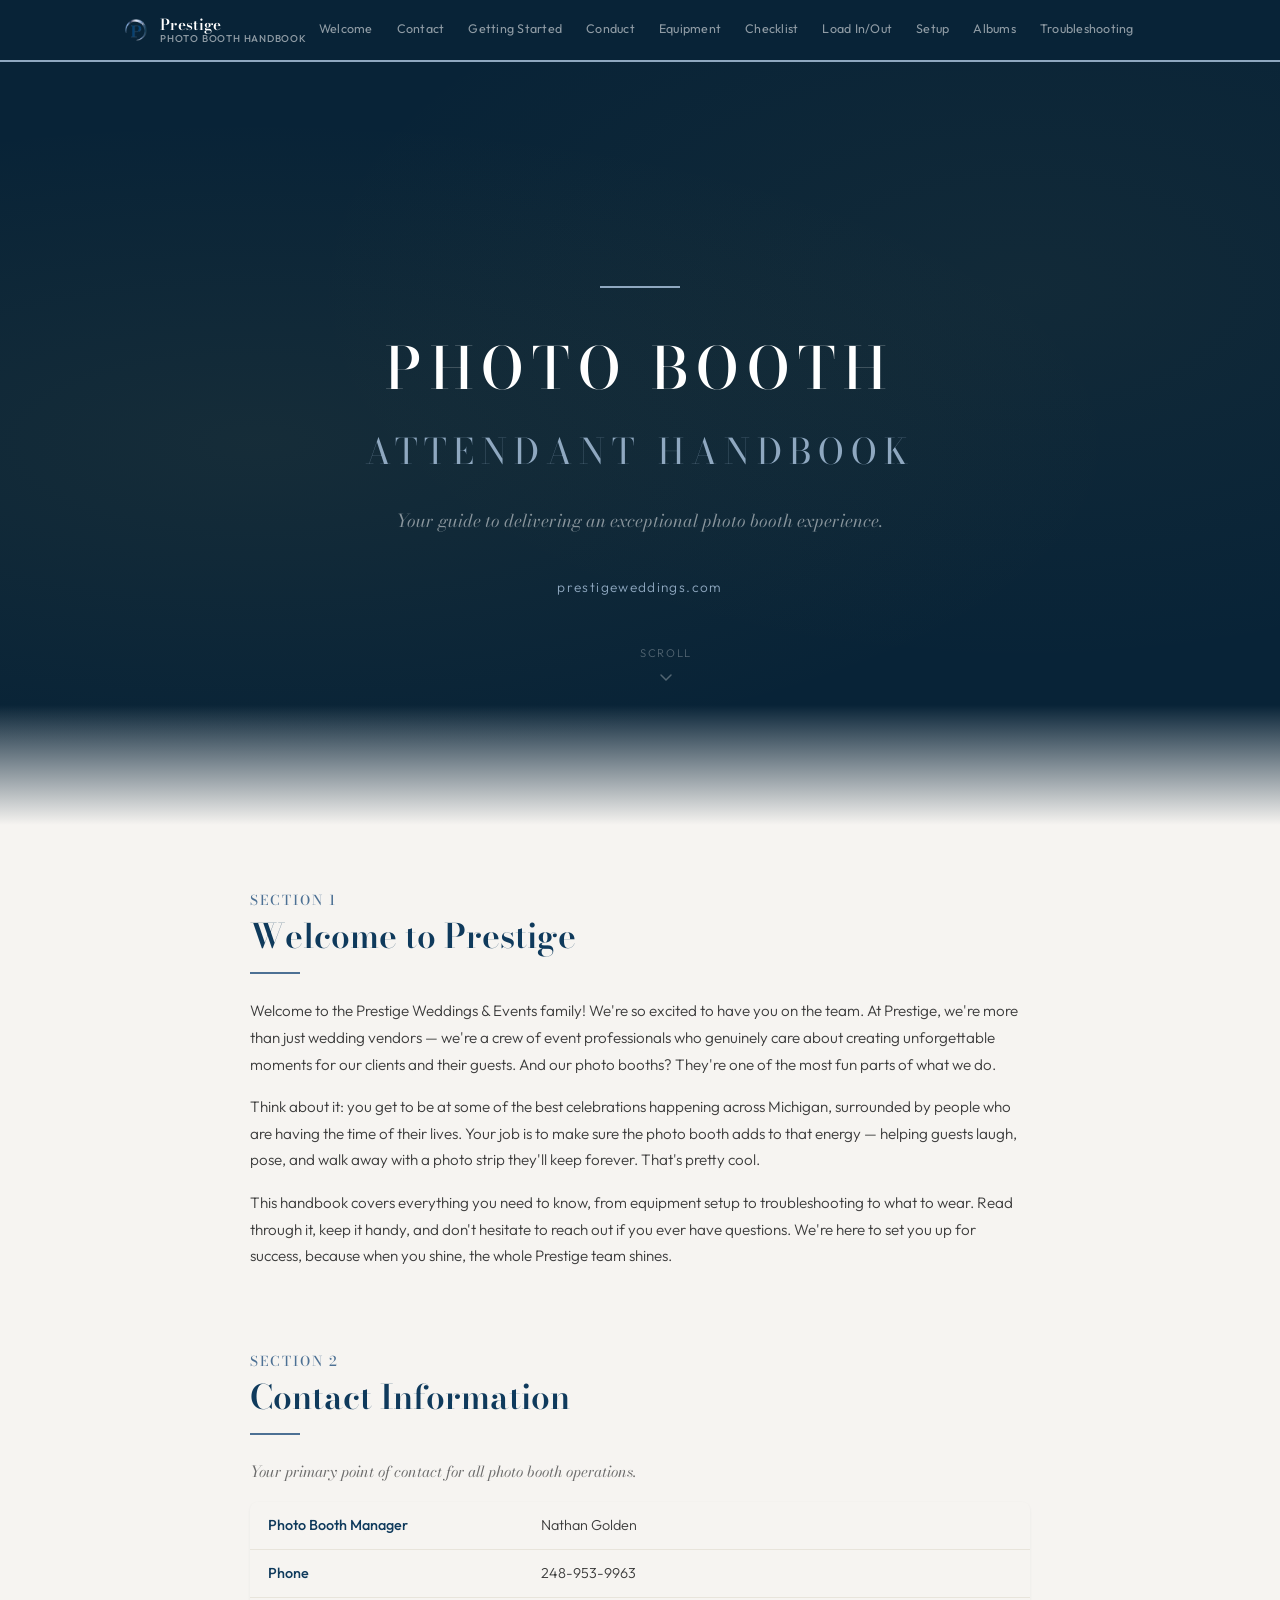
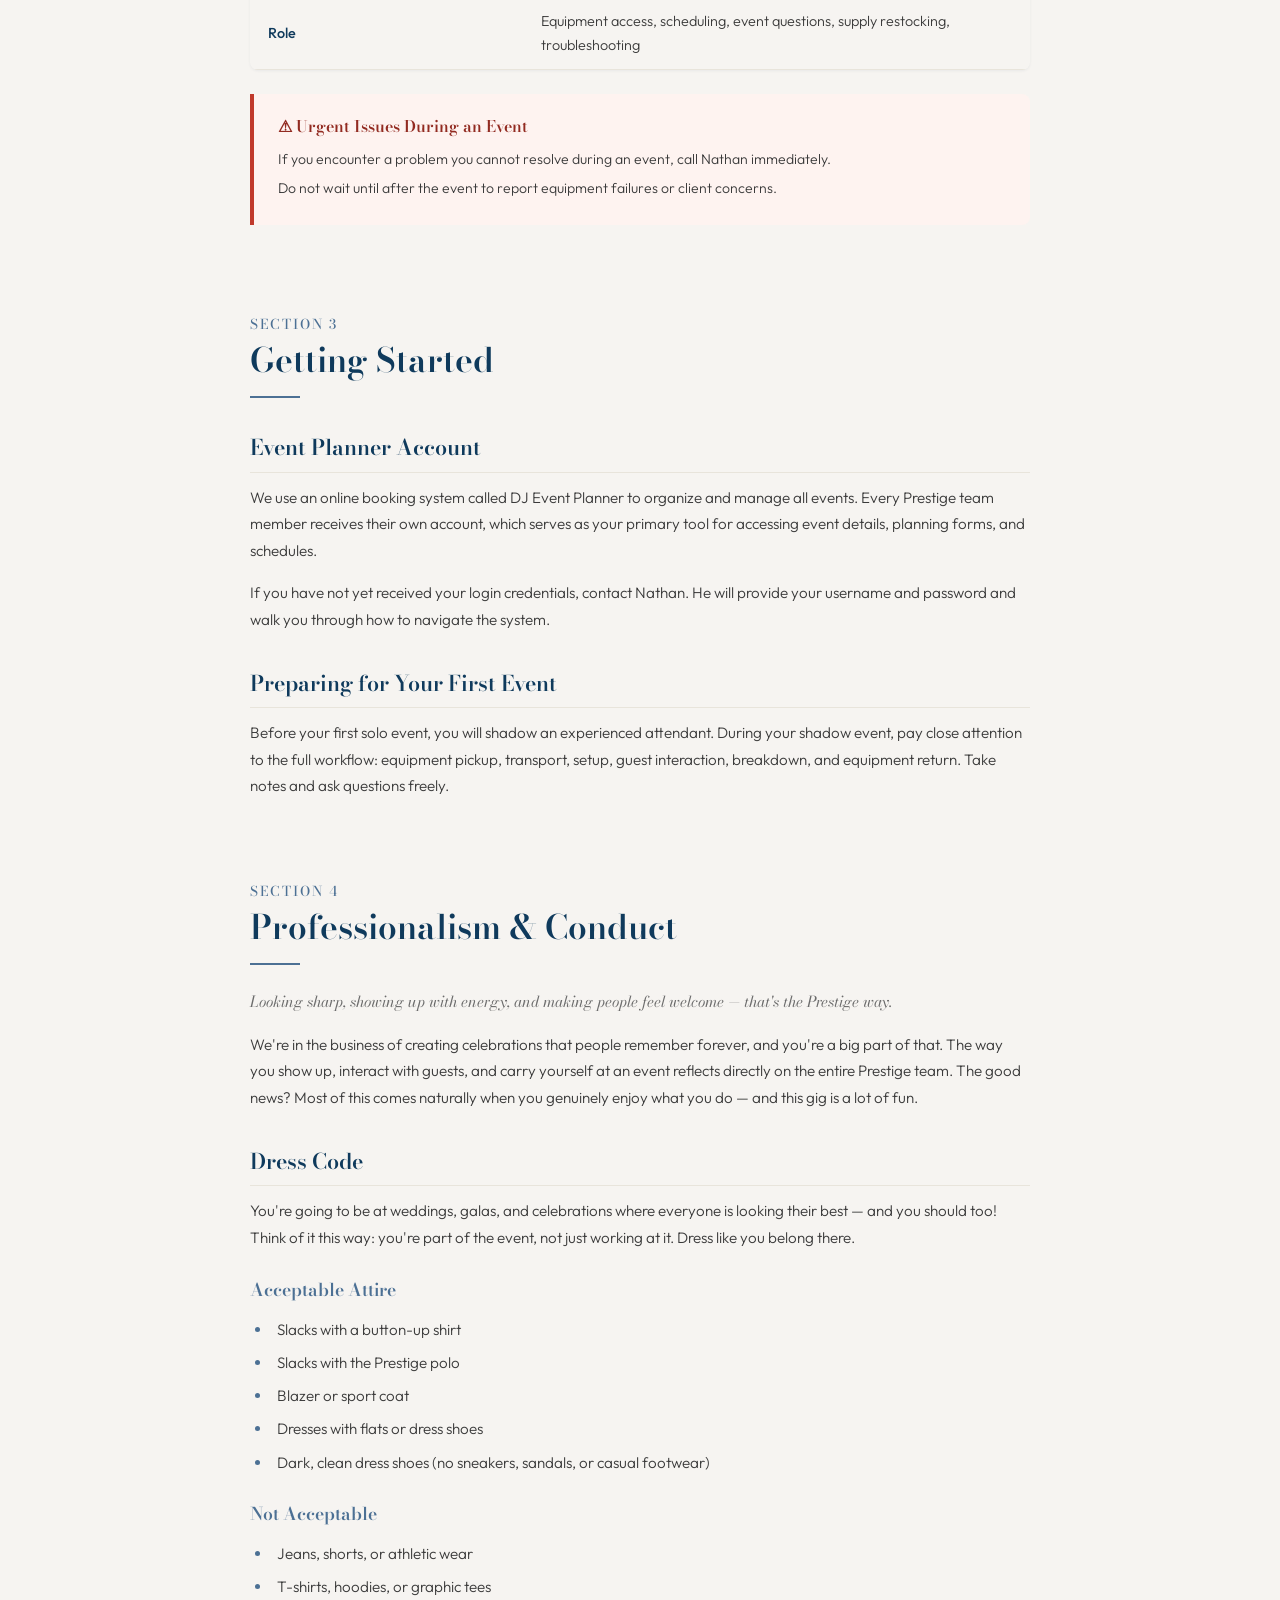
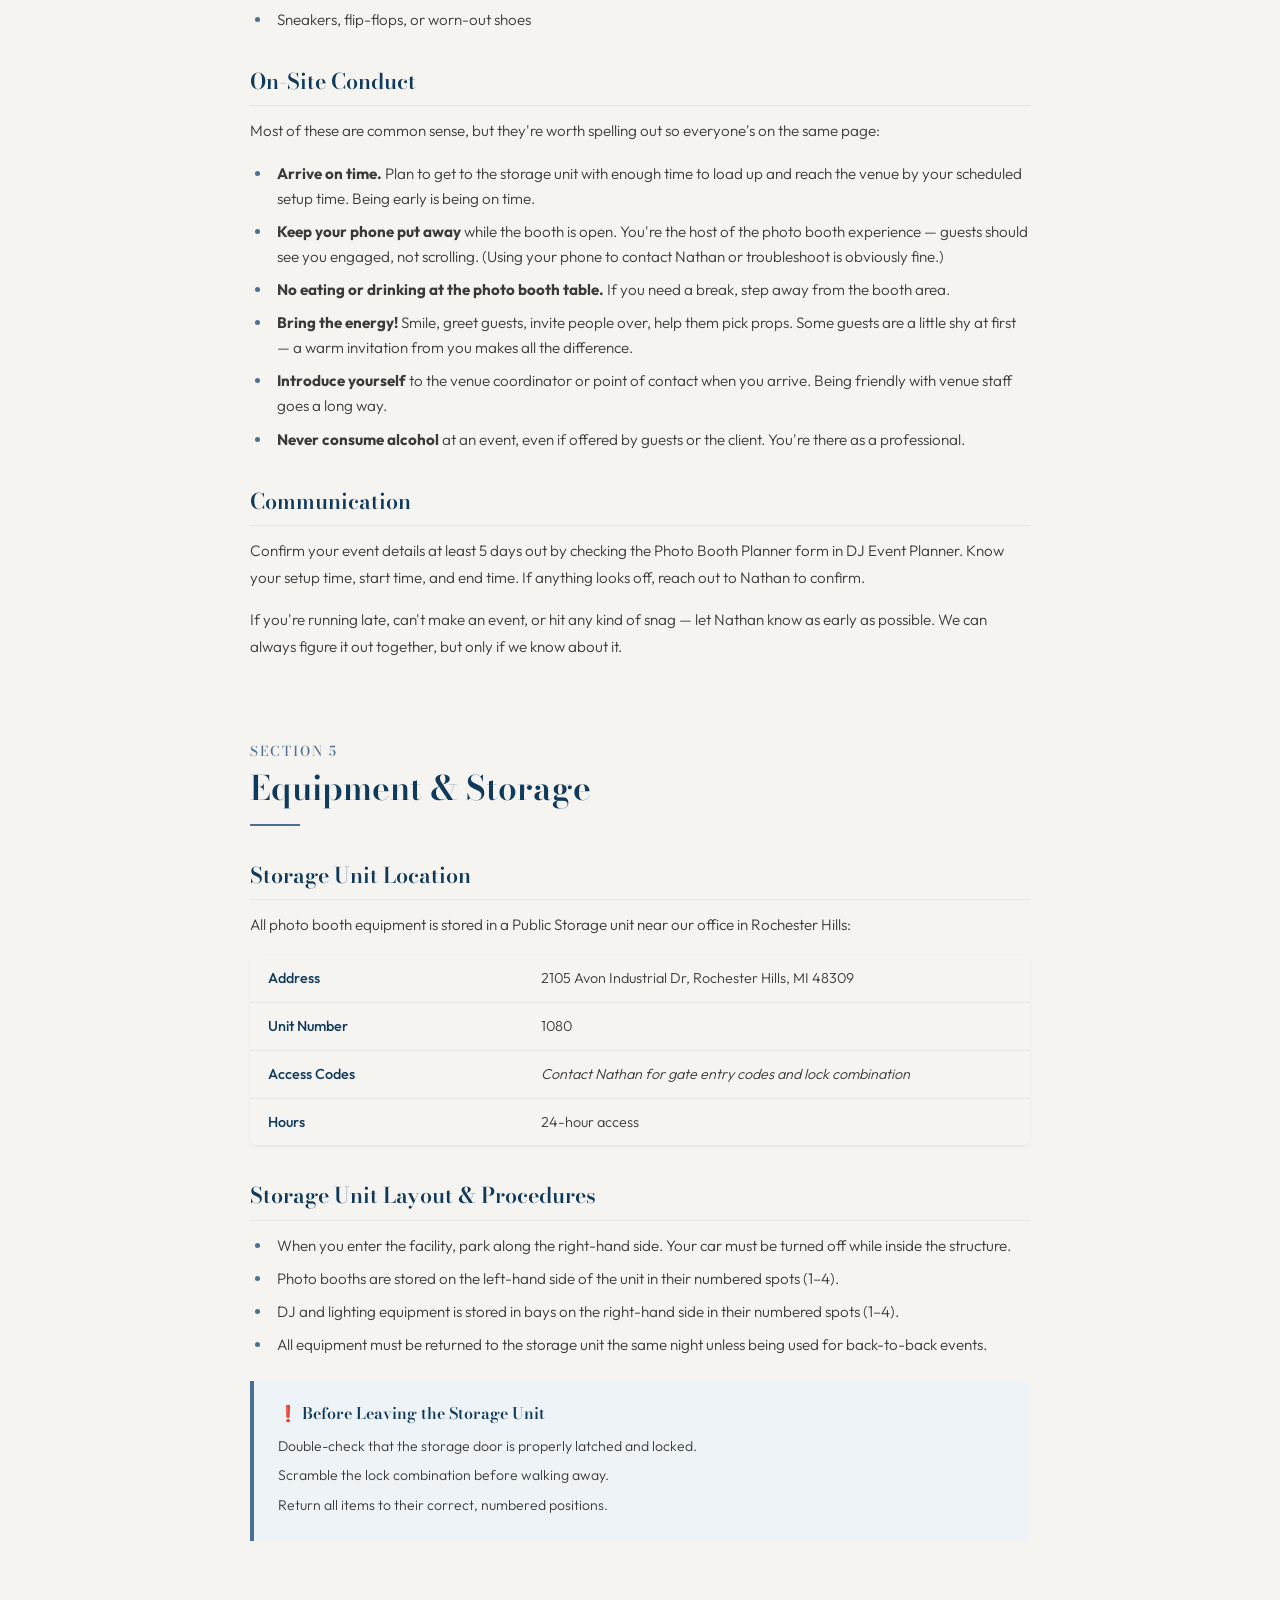
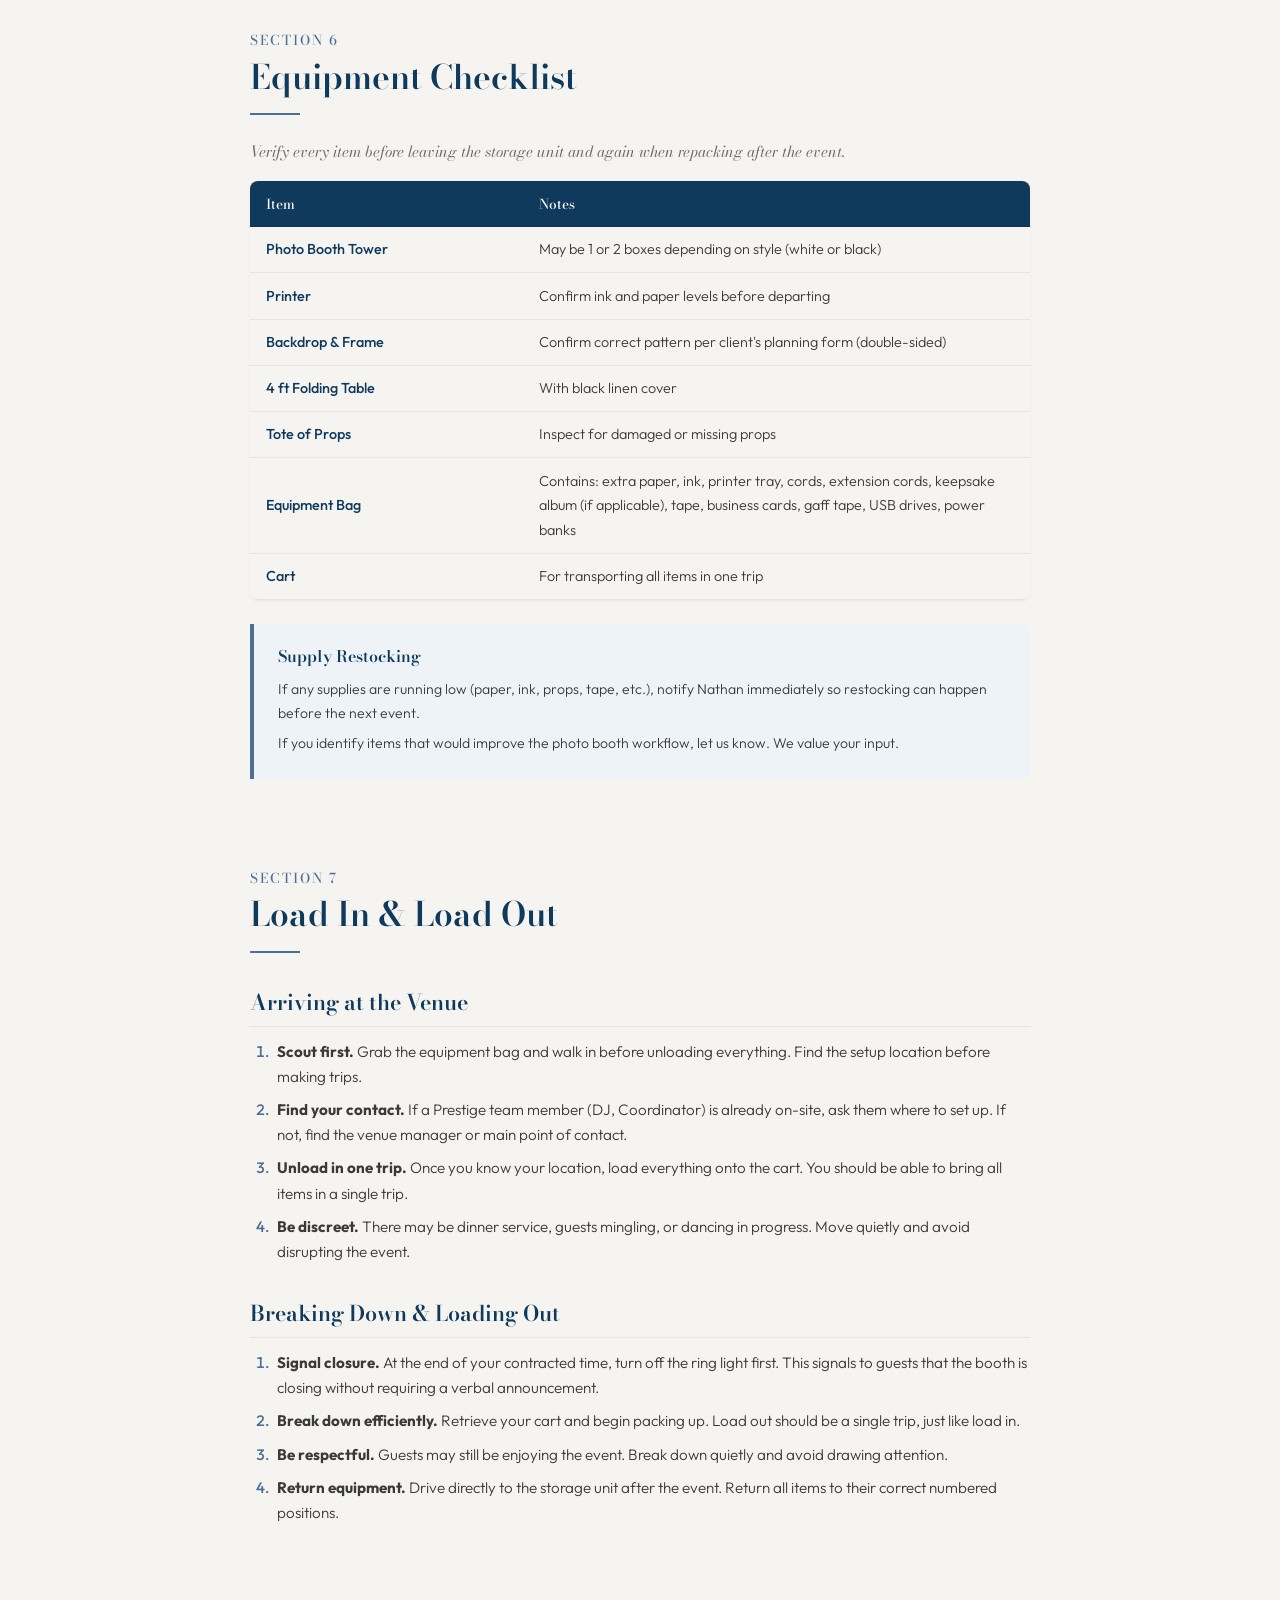
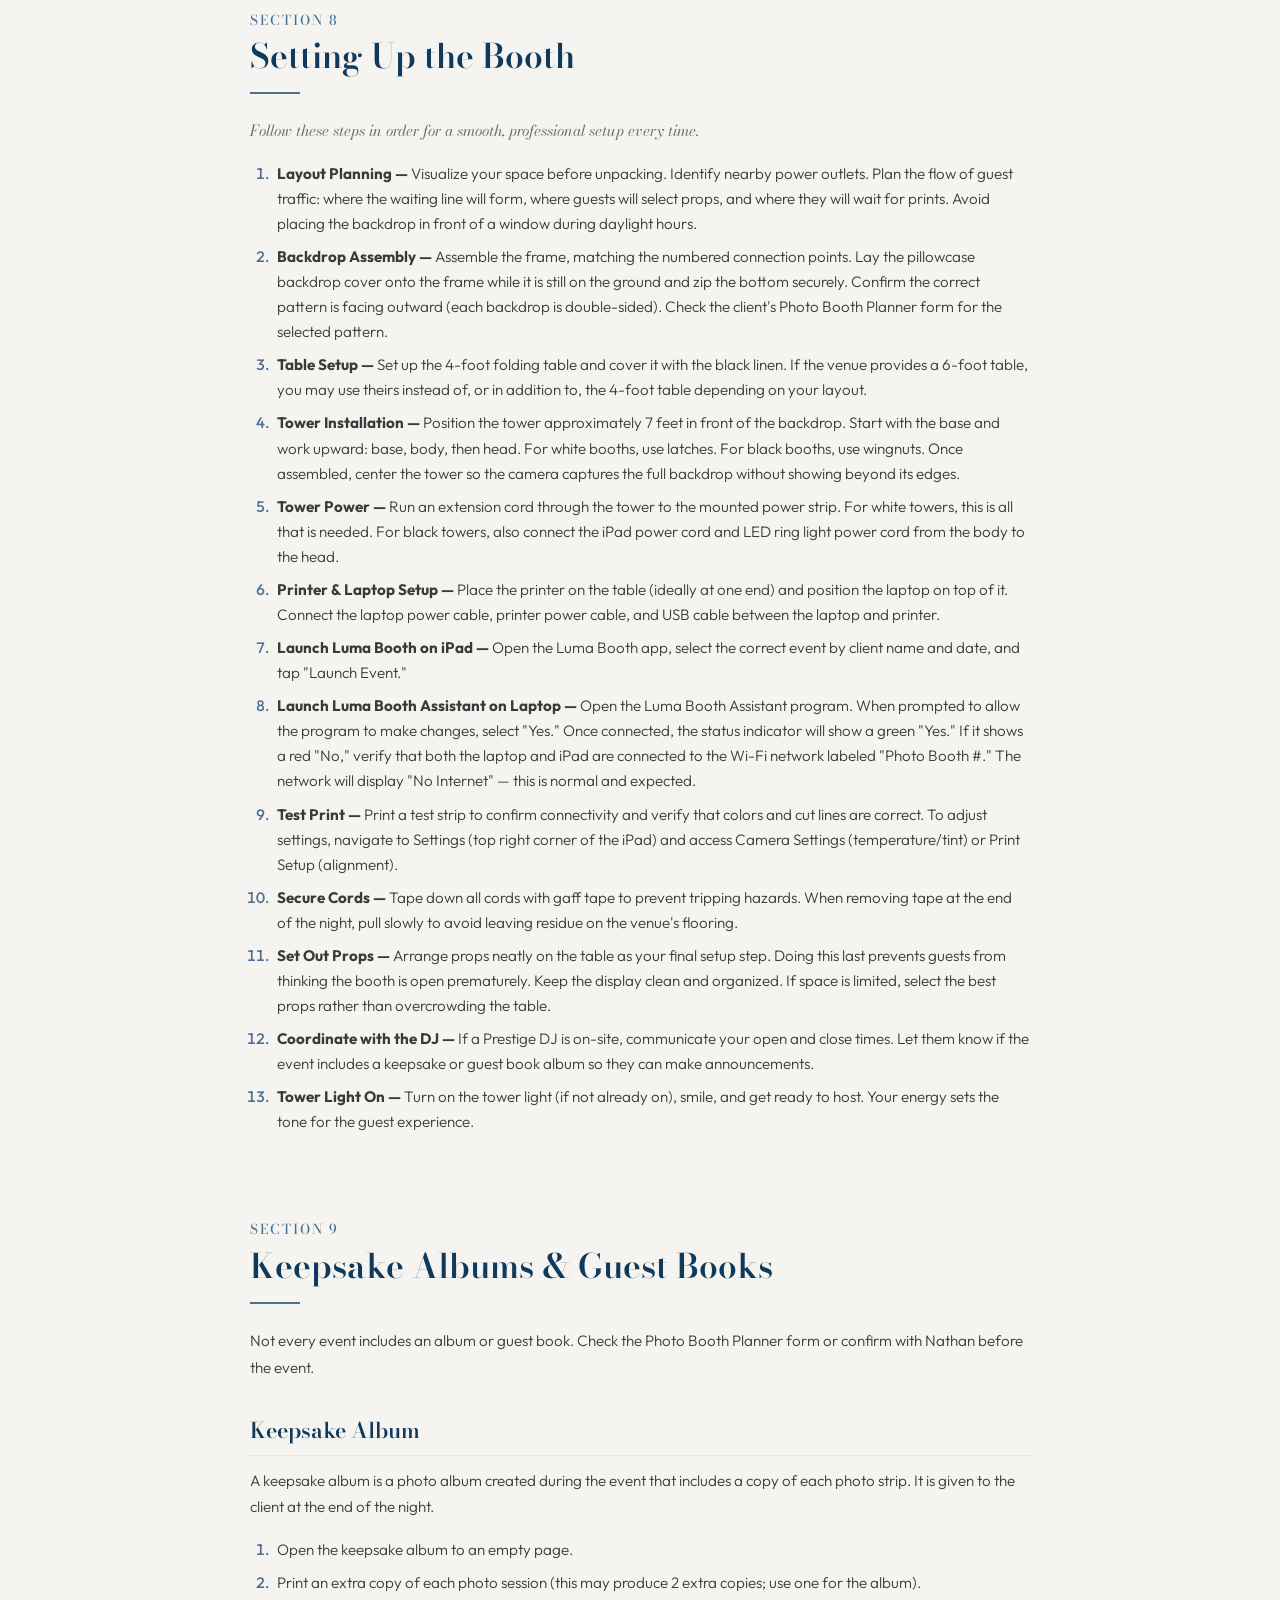
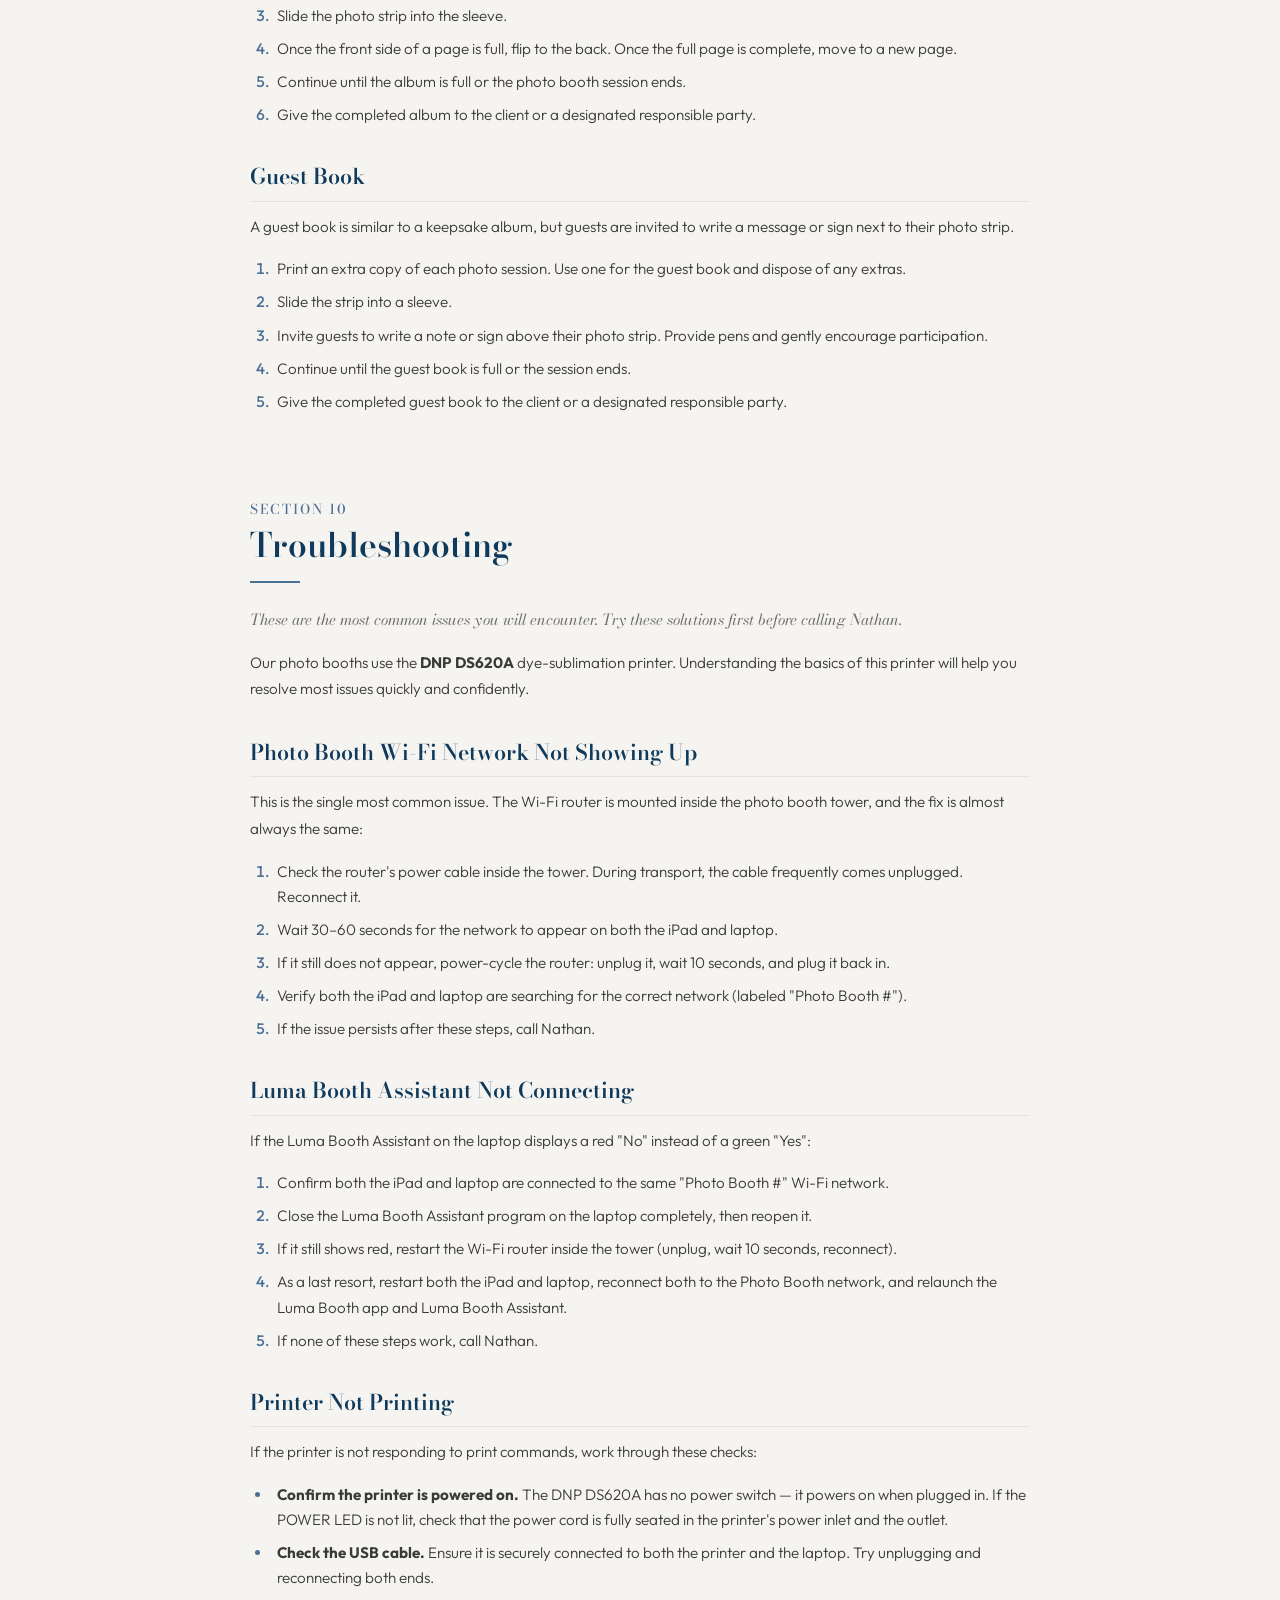
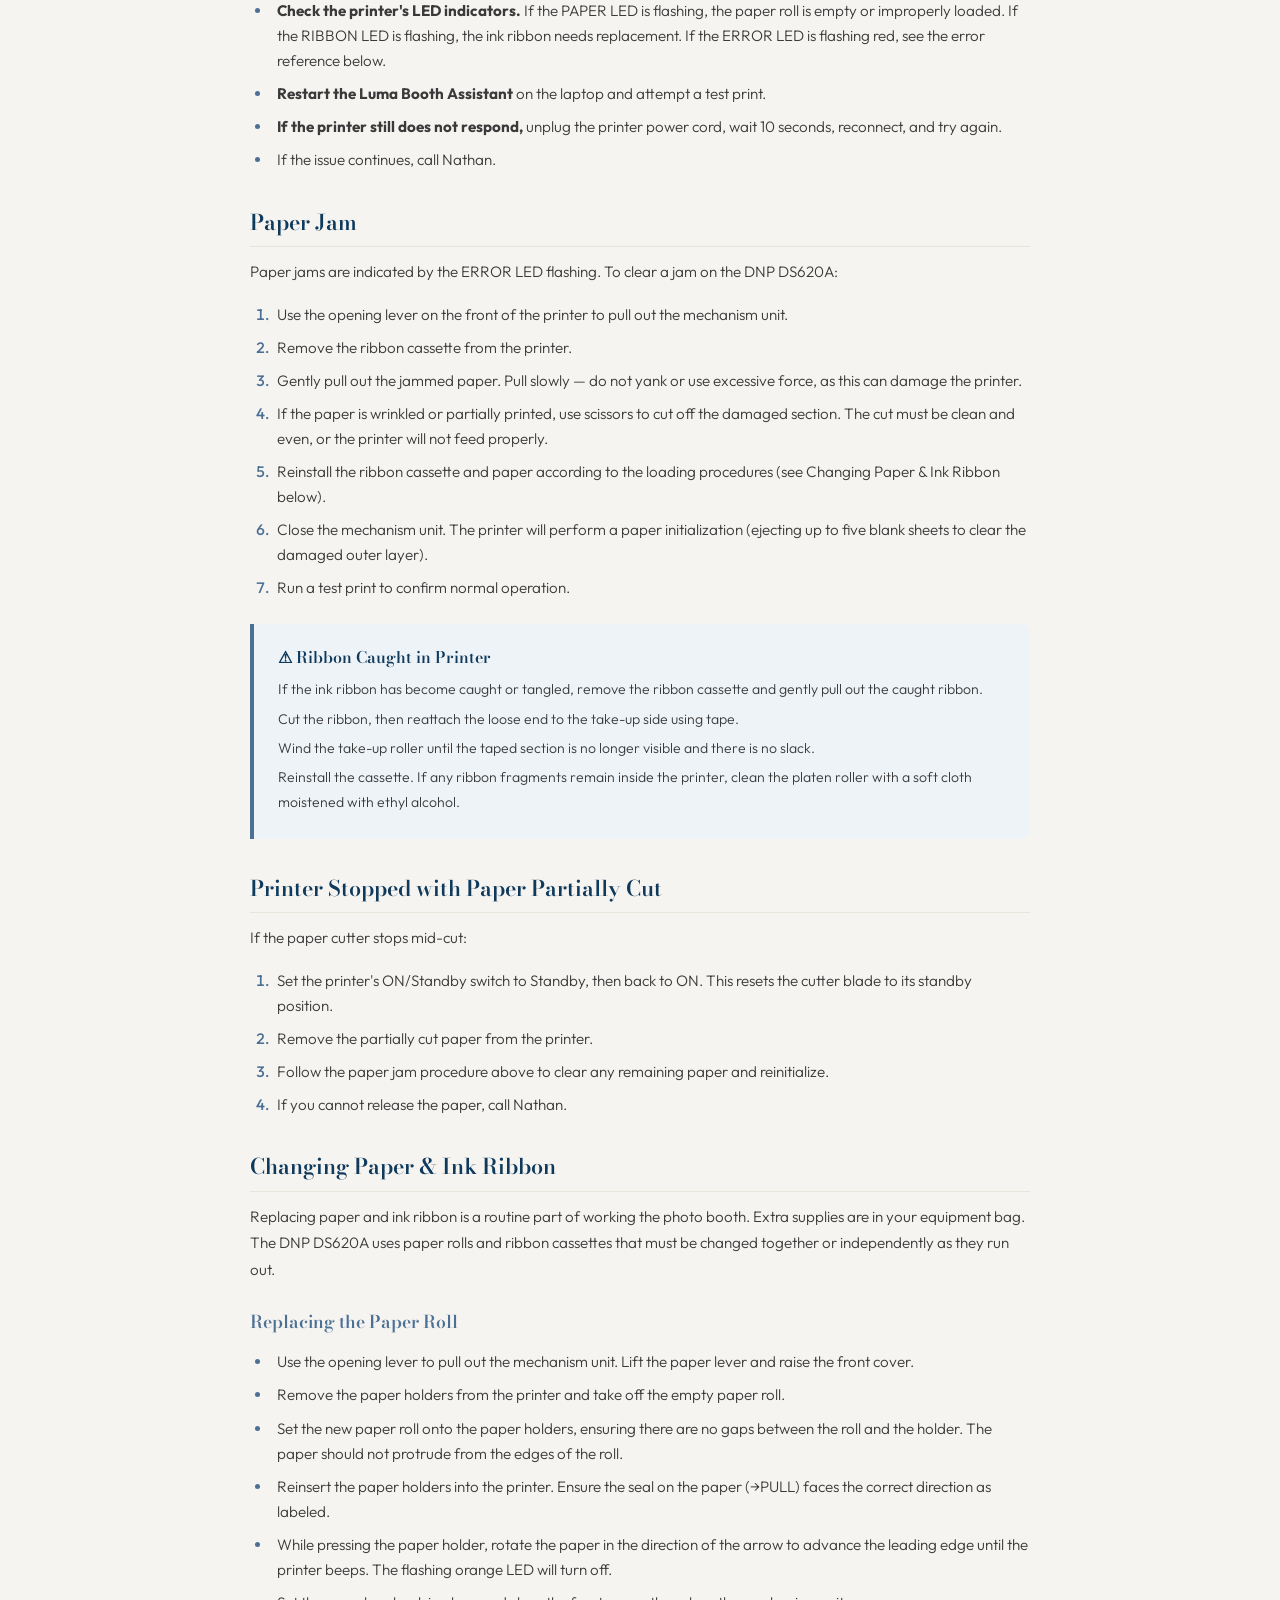
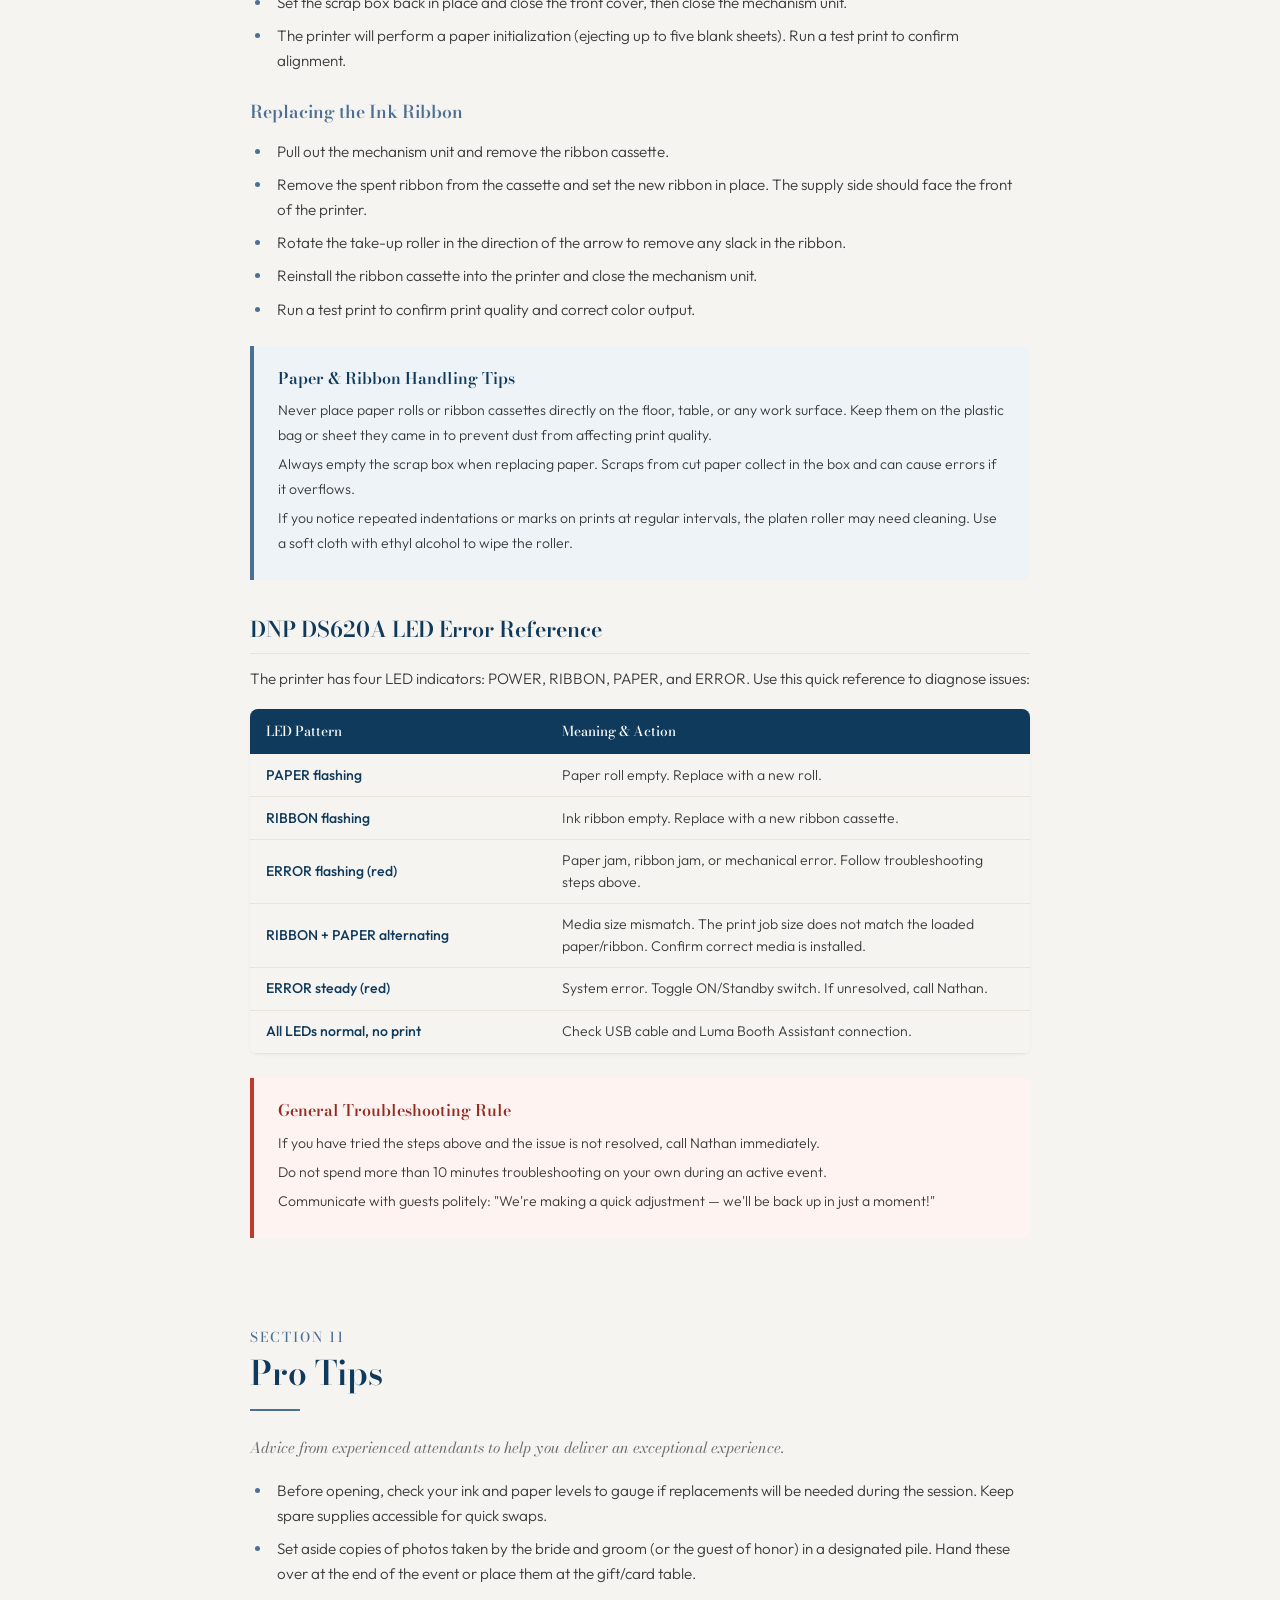
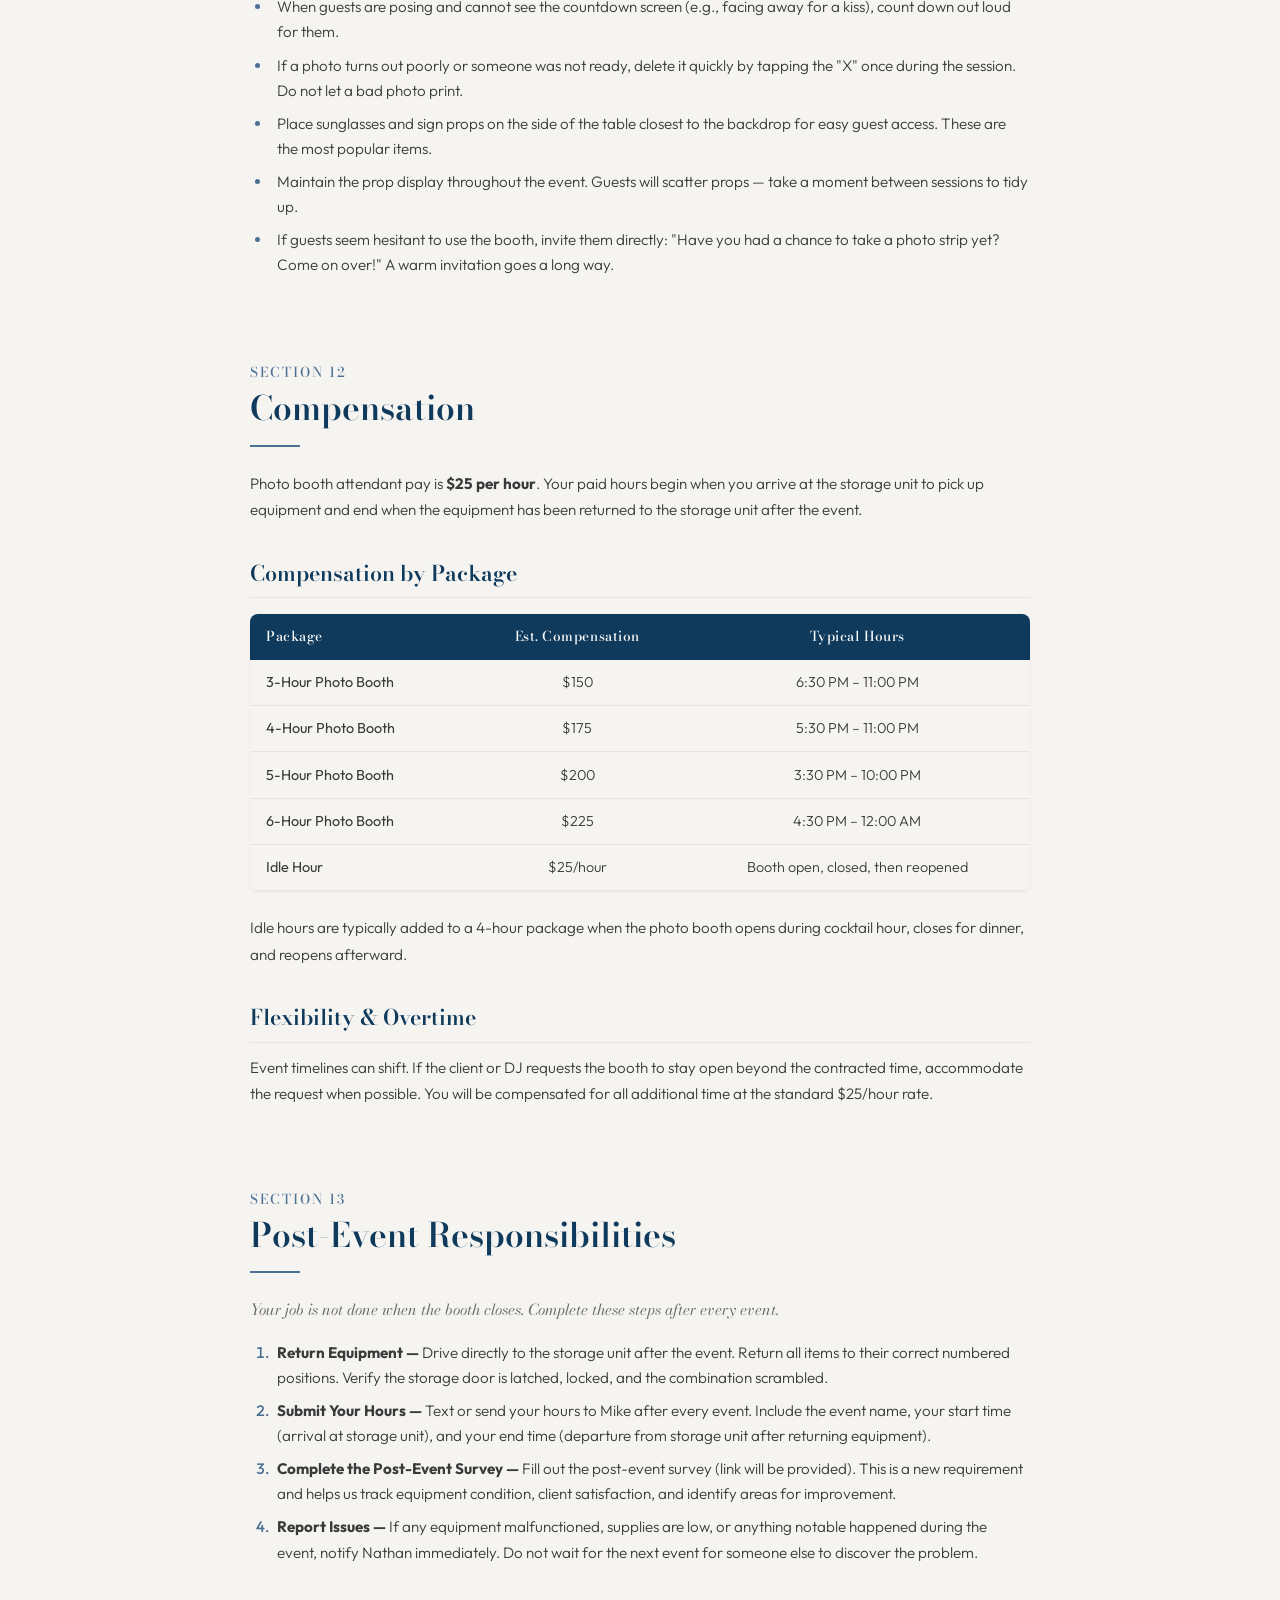
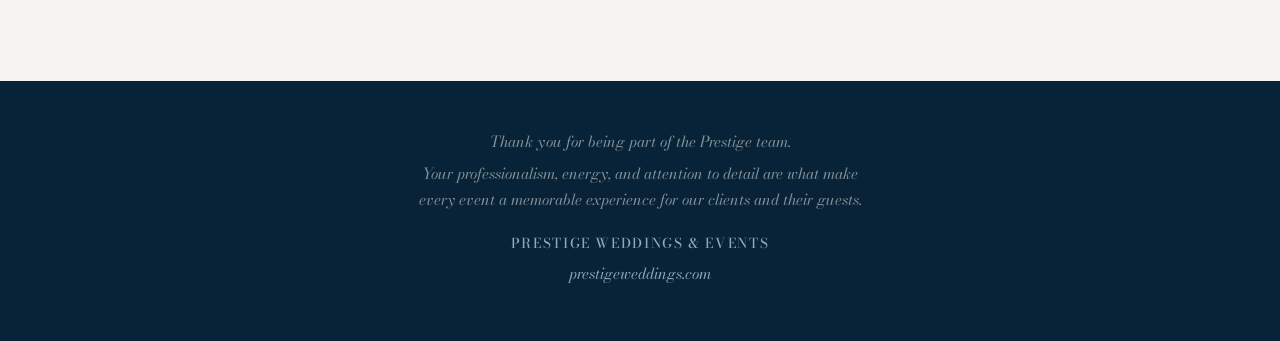
==== commit a441e258: "Apply consistent Prestige Weddings & Events branding Aligns navy/type/logo with the rest of the Pres" ====
--- a/index.html
+++ b/index.html
@@ -5,28 +5,26 @@
 <meta name="viewport" content="width=device-width, initial-scale=1.0">
 <title>Photo Booth Attendant Handbook | Prestige Weddings & Events</title>
 <link rel="preconnect" href="https://fonts.googleapis.com">
-<link href="https://fonts.googleapis.com/css2?family=Playfair+Display:ital,wght@0,400;0,500;0,600;0,700;1,400;1,500&family=Outfit:wght@300;400;500;600&display=swap" rel="stylesheet">
-<link rel="stylesheet" href="https://nodevoe-blip.github.io/photo-booth-handbook/photo-booth-handbook.css">
+<link href="https://fonts.googleapis.com/css2?family=Bodoni+Moda:opsz,wght@6..96,500;6..96,600&family=Outfit:wght@300;400;500;600&display=swap" rel="stylesheet">
 <style>
 :root {
-  --navy: #054371;
-  --navy-deep: #032b4a;
-  --navy-light: #0a5a94;
-  --gold: #C9A84C;
-  --gold-light: #d4b96a;
-  --gold-muted: #b89a45;
-  --gold-bg: #f8f3e6;
+  --navy: #0F3A5C;
+  --navy-deep: #082337;
+  --navy-light: #14507d;
+  --silver: #8FA8C0;
+  --silver-light: #a9c0d4;
+  --steel: #4C7094;
+  --accent-bg: #eef3f7;
   --cream: #F6F4F1;
   --warm-white: #F6F4F1;
-  --text-primary: #054371;
+  --text-primary: #0F3A5C;
   --text-body: #3a3a3a;
   --text-muted: #6b6b6b;
   --border-light: #e8e4db;
-  --border-gold: rgba(201, 168, 76, 0.3);
-  --shadow-sm: 0 1px 3px rgba(5,67,113,0.06);
-  --shadow-md: 0 4px 16px rgba(5,67,113,0.08);
-  --shadow-lg: 0 8px 32px rgba(5,67,113,0.1);
-  --heading-font: 'TAN Aegean', 'Playfair Display', Georgia, serif;
+  --shadow-sm: 0 1px 3px rgba(15,58,92,0.06);
+  --shadow-md: 0 4px 16px rgba(15,58,92,0.08);
+  --shadow-lg: 0 8px 32px rgba(15,58,92,0.1);
+  --heading-font: 'Bodoni Moda', Georgia, serif;
   --body-font: 'Outfit', system-ui, sans-serif;
   --content-max: 780px;
   --section-gap: 4rem;
@@ -52,7 +50,7 @@
 .topbar {
   position: fixed; top: 0; left: 0; right: 0; z-index: 100;
   background: var(--navy-deep);
-  border-bottom: 2px solid var(--gold);
+  border-bottom: 2px solid var(--silver);
   transition: box-shadow 0.3s;
 }
 .topbar.scrolled { box-shadow: 0 4px 20px rgba(0,0,0,0.2); }
@@ -62,20 +60,26 @@
   padding: 0 2rem; height: 60px;
 }
 .topbar-brand {
-  font-family: var(--heading-font);
-  color: var(--gold);
-  font-size: 1.1rem; font-weight: 600;
-  letter-spacing: 0.08em;
-  text-decoration: none;
-  white-space: nowrap;
-}
-.topbar-brand span { color: rgba(255,255,255,0.6); font-weight: 400; }
+  display: flex; align-items: center; gap: 10px;
+  text-decoration: none; white-space: nowrap;
+}
+.topbar-mark { width: 28px; height: 28px; flex-shrink: 0; }
+.topbar-brand-stack { display: flex; flex-direction: column; line-height: 1.15; }
+.topbar-brand-name {
+  font-family: var(--heading-font); color: white;
+  font-size: 0.95rem; font-weight: 600; letter-spacing: 0.02em;
+}
+.topbar-brand-sub {
+  font-family: var(--body-font); color: rgba(255,255,255,0.55);
+  font-size: 0.62rem; font-weight: 500;
+  text-transform: uppercase; letter-spacing: 0.08em;
+}
 .nav-toggle {
   display: none; background: none; border: none; cursor: pointer;
   width: 32px; height: 32px; position: relative;
 }
 .nav-toggle span {
-  display: block; width: 22px; height: 2px; background: var(--gold);
+  display: block; width: 22px; height: 2px; background: var(--silver);
   position: absolute; left: 5px; transition: 0.3s;
 }
 .nav-toggle span:nth-child(1) { top: 9px; }
@@ -98,7 +102,7 @@
   border-bottom: 2px solid transparent;
 }
 .toc-nav a:hover, .toc-nav a.active {
-  color: var(--gold); border-bottom-color: var(--gold);
+  color: var(--silver); border-bottom-color: var(--silver);
 }
 
 @media (max-width: 900px) {
@@ -106,7 +110,7 @@
   .toc-nav {
     display: none; flex-direction: column;
     position: absolute; top: 60px; left: 0; right: 0;
-    background: var(--navy-deep); border-bottom: 2px solid var(--gold);
+    background: var(--navy-deep); border-bottom: 2px solid var(--silver);
     padding: 1rem 0;
   }
   .toc-nav.open { display: flex; }
@@ -136,7 +140,7 @@
 }
 .hero-content { position: relative; z-index: 1; }
 .hero-rule {
-  width: 80px; height: 2px; background: var(--gold);
+  width: 80px; height: 2px; background: var(--silver);
   margin: 0 auto 2rem; opacity: 0;
   animation: fadeSlideUp 0.8s 0.3s forwards;
 }
@@ -148,7 +152,7 @@
   opacity: 0; animation: fadeSlideUp 0.8s 0.5s forwards;
 }
 .hero h2 {
-  font-family: var(--heading-font); color: var(--gold);
+  font-family: var(--heading-font); color: var(--silver);
   font-size: clamp(1.4rem, 3vw, 2.2rem); font-weight: 400;
   letter-spacing: 0.2em; text-transform: uppercase;
   margin-bottom: 1rem;
@@ -161,12 +165,12 @@
   opacity: 0; animation: fadeSlideUp 0.8s 0.9s forwards;
 }
 .hero-url {
-  color: var(--gold-muted); font-size: 0.85rem; letter-spacing: 0.1em;
+  color: var(--silver); font-size: 0.85rem; letter-spacing: 0.1em;
   margin-top: 2.5rem; opacity: 0;
   animation: fadeSlideUp 0.8s 1.1s forwards;
 }
-.hero-url a { color: var(--gold-muted); text-decoration: none; }
-.hero-url a:hover { color: var(--gold-light); }
+.hero-url a { color: var(--silver); text-decoration: none; }
+.hero-url a:hover { color: var(--silver-light); }
 .hero-scroll {
   position: absolute; bottom: 140px; left: 50%; transform: translateX(-50%);
   z-index: 2; opacity: 0; animation: fadeSlideUp 0.8s 1.3s forwards;
@@ -201,7 +205,7 @@
 .section-number {
   font-family: var(--heading-font);
   font-size: 0.85rem; font-weight: 500;
-  color: var(--gold); letter-spacing: 0.15em;
+  color: var(--steel); letter-spacing: 0.15em;
   text-transform: uppercase; margin-bottom: 0.25rem;
 }
 .section h2 {
@@ -212,7 +216,7 @@
   margin-bottom: 0.5rem;
 }
 .section-divider {
-  width: 50px; height: 2px; background: var(--gold);
+  width: 50px; height: 2px; background: var(--steel);
   margin: 1rem 0 1.5rem;
 }
 .section-intro {
@@ -233,7 +237,7 @@
 }
 .section h4 {
   font-family: var(--heading-font);
-  color: var(--gold-muted); font-size: 1.1rem;
+  color: var(--steel); font-size: 1.1rem;
   font-weight: 600; margin: 1.5rem 0 0.5rem;
 }
 
@@ -251,8 +255,8 @@
   margin-bottom: 0.5rem; font-size: 0.95rem;
   line-height: 1.65; padding-left: 0.3rem;
 }
-.section ul li::marker { color: var(--gold); }
-.section ol li::marker { color: var(--gold); font-weight: 500; }
+.section ul li::marker { color: var(--steel); }
+.section ol li::marker { color: var(--steel); font-weight: 500; }
 
 /* ═══════════════════════════════════════ */
 /* CONTACT TABLE / INFO TABLES            */
@@ -348,8 +352,8 @@
 /* CALLOUT BOX                            */
 /* ═══════════════════════════════════════ */
 .callout {
-  background: var(--gold-bg);
-  border-left: 4px solid var(--gold);
+  background: var(--accent-bg);
+  border-left: 4px solid var(--steel);
   border-radius: 0 8px 8px 0;
   padding: 1.2rem 1.5rem;
   margin: 1.5rem 0;
@@ -384,12 +388,12 @@
   font-style: italic; margin-bottom: 0.4rem;
 }
 .site-footer .brand {
-  color: var(--gold); font-style: normal;
+  color: var(--silver); font-style: normal;
   letter-spacing: 0.12em; font-weight: 500;
   font-size: 0.85rem;
 }
-.site-footer a { color: var(--gold-muted); text-decoration: none; }
-.site-footer a:hover { color: var(--gold-light); }
+.site-footer a { color: var(--silver); text-decoration: none; }
+.site-footer a:hover { color: var(--silver-light); }
 
 /* ═══════════════════════════════════════ */
 /* SCROLL ANIMATIONS                      */
@@ -424,7 +428,13 @@
 <!-- ═══ STICKY NAV ═══ -->
 <header class="topbar" id="topbar">
   <div class="topbar-inner">
-    <a href="#top" class="topbar-brand">PRESTIGE <span>Weddings & Events</span></a>
+    <a href="#top" class="topbar-brand">
+      <img src="brand/mark.png" alt="" class="topbar-mark">
+      <span class="topbar-brand-stack">
+        <span class="topbar-brand-name">Prestige</span>
+        <span class="topbar-brand-sub">Photo Booth Handbook</span>
+      </span>
+    </a>
     <button class="nav-toggle" id="navToggle" aria-label="Toggle navigation">
       <span></span><span></span><span></span>
     </button>
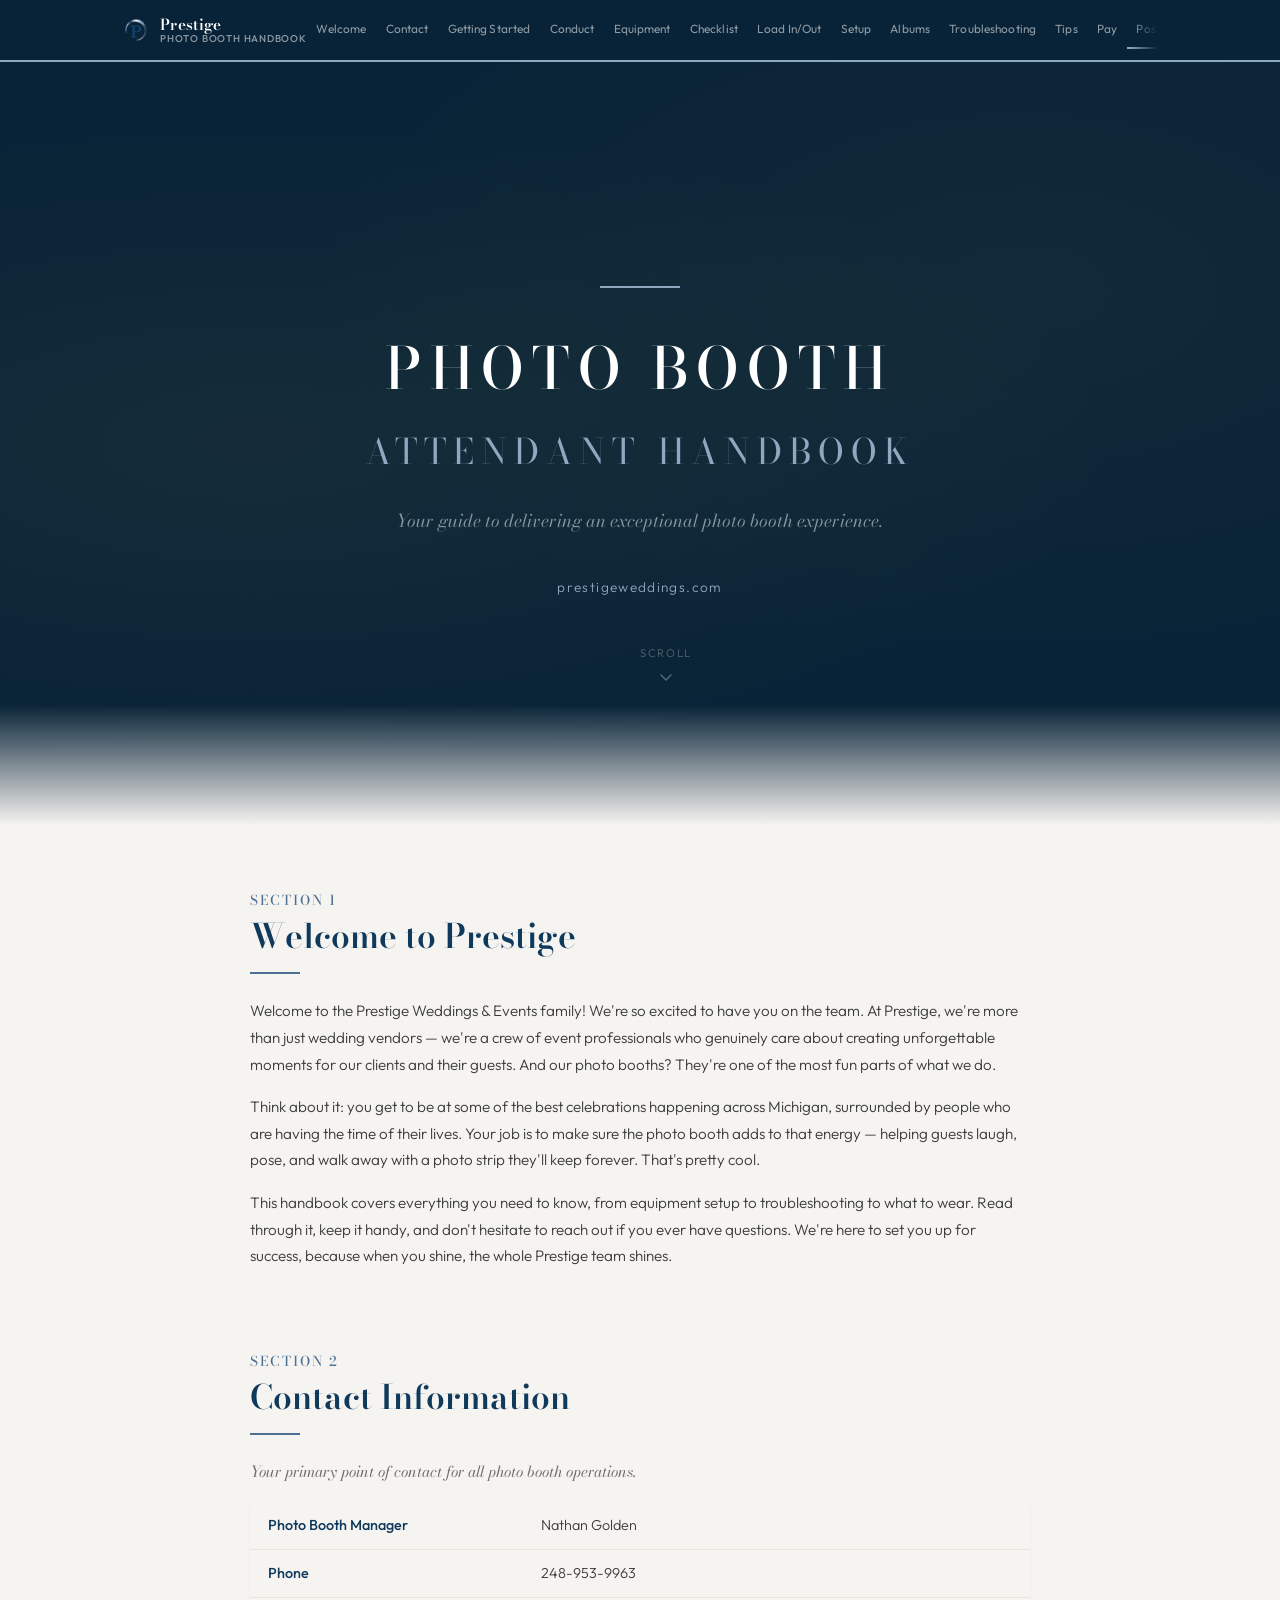
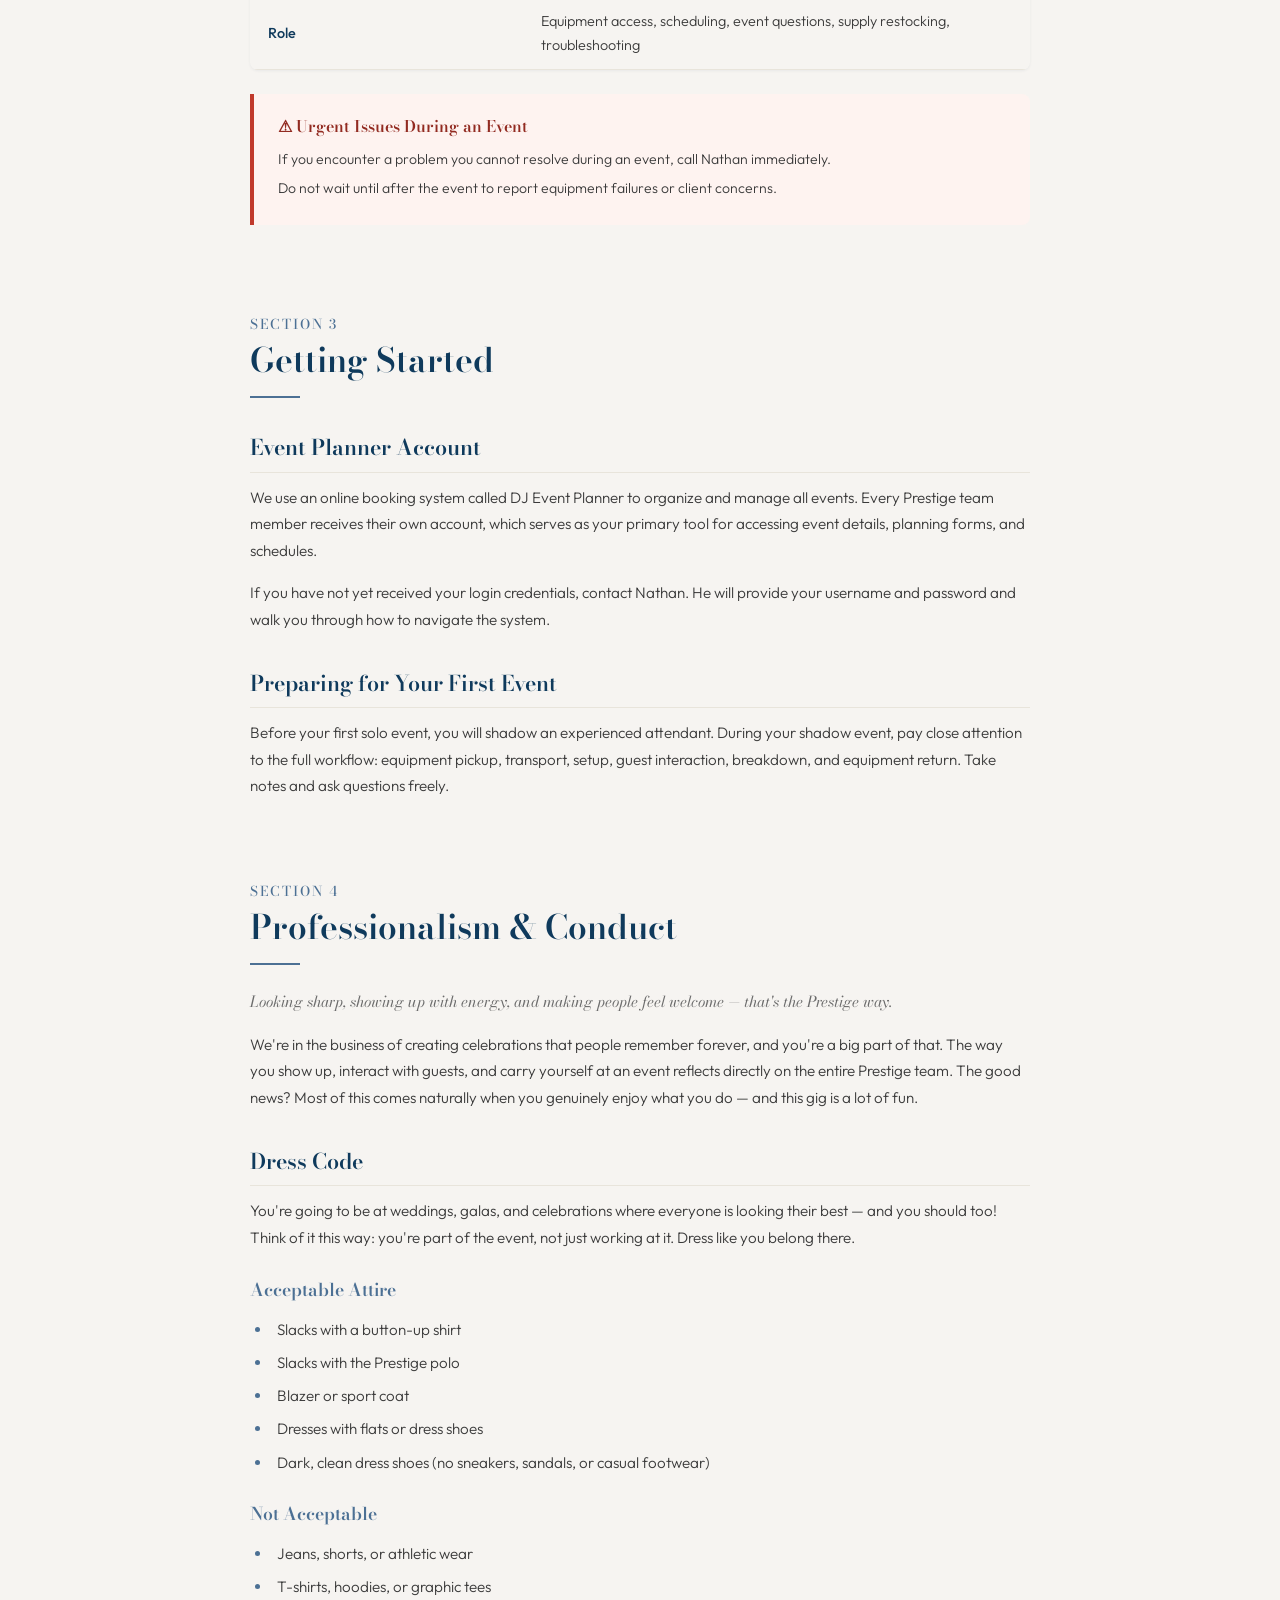
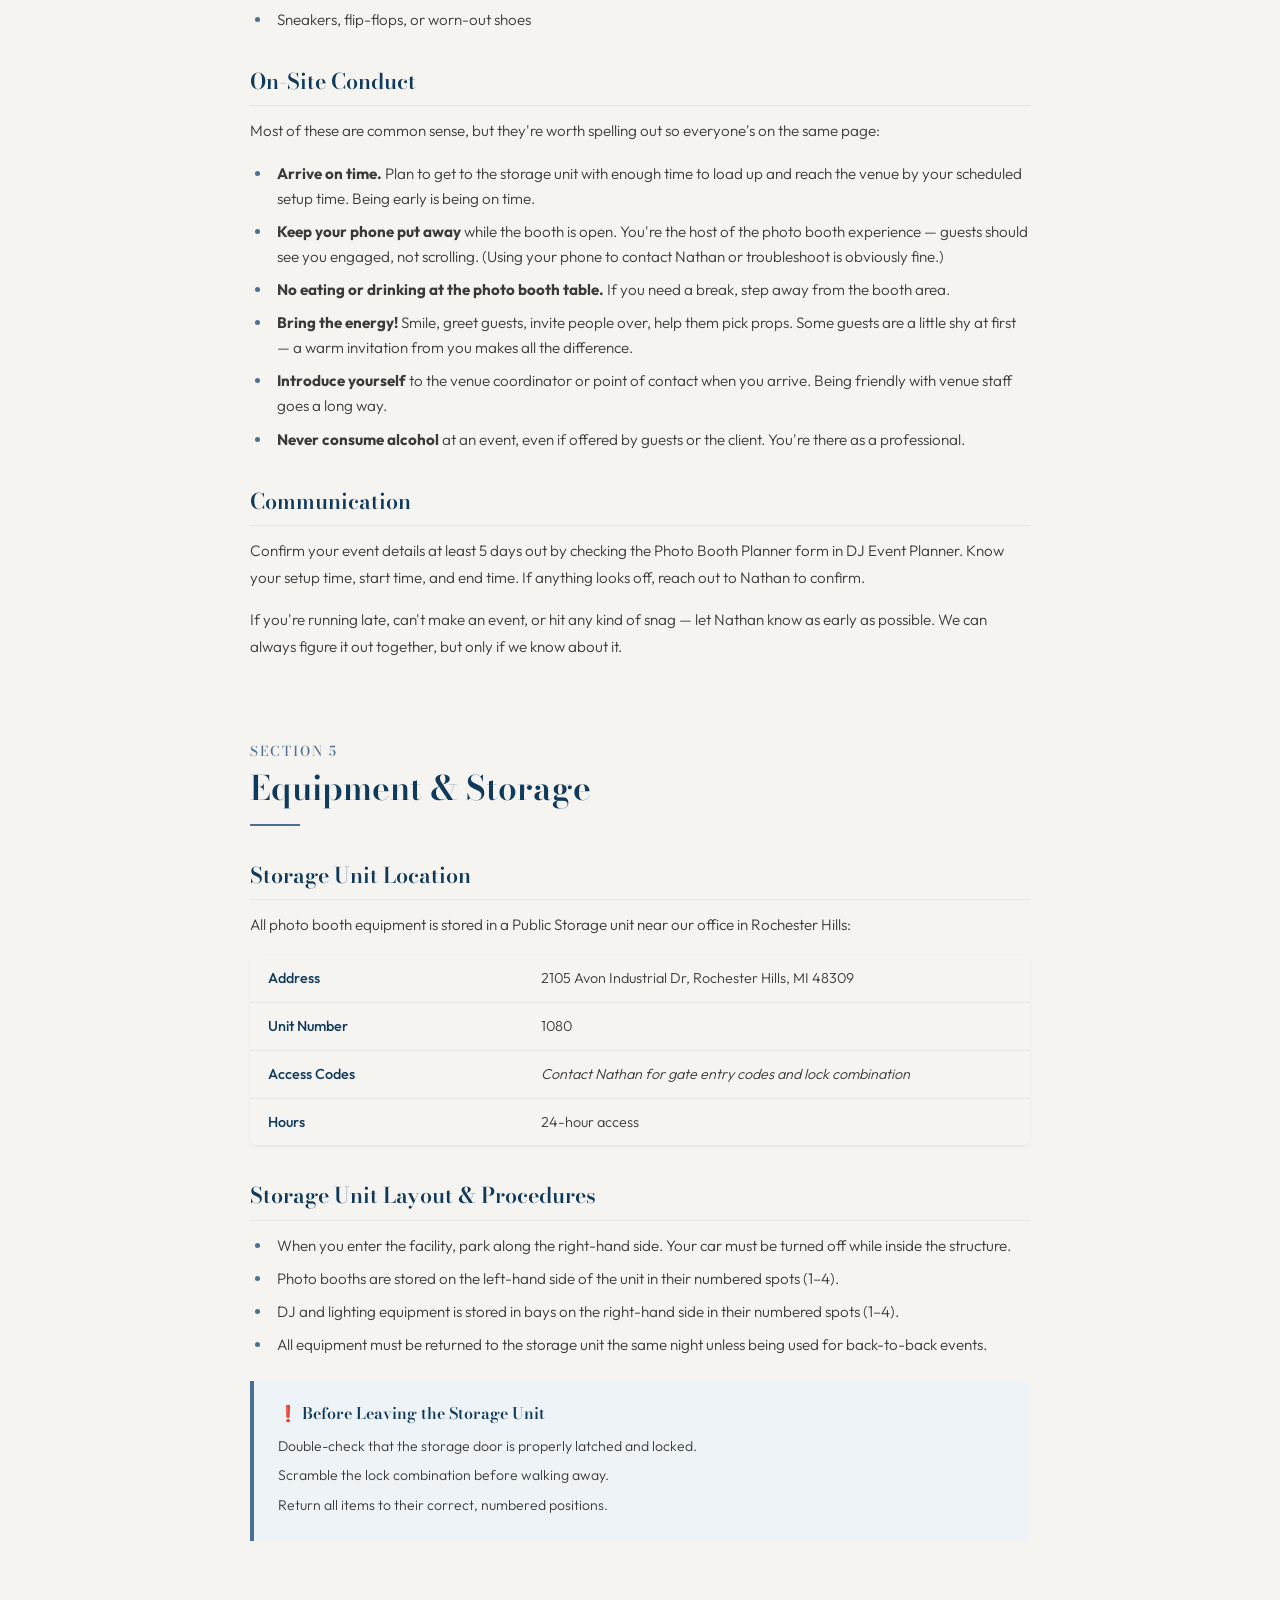
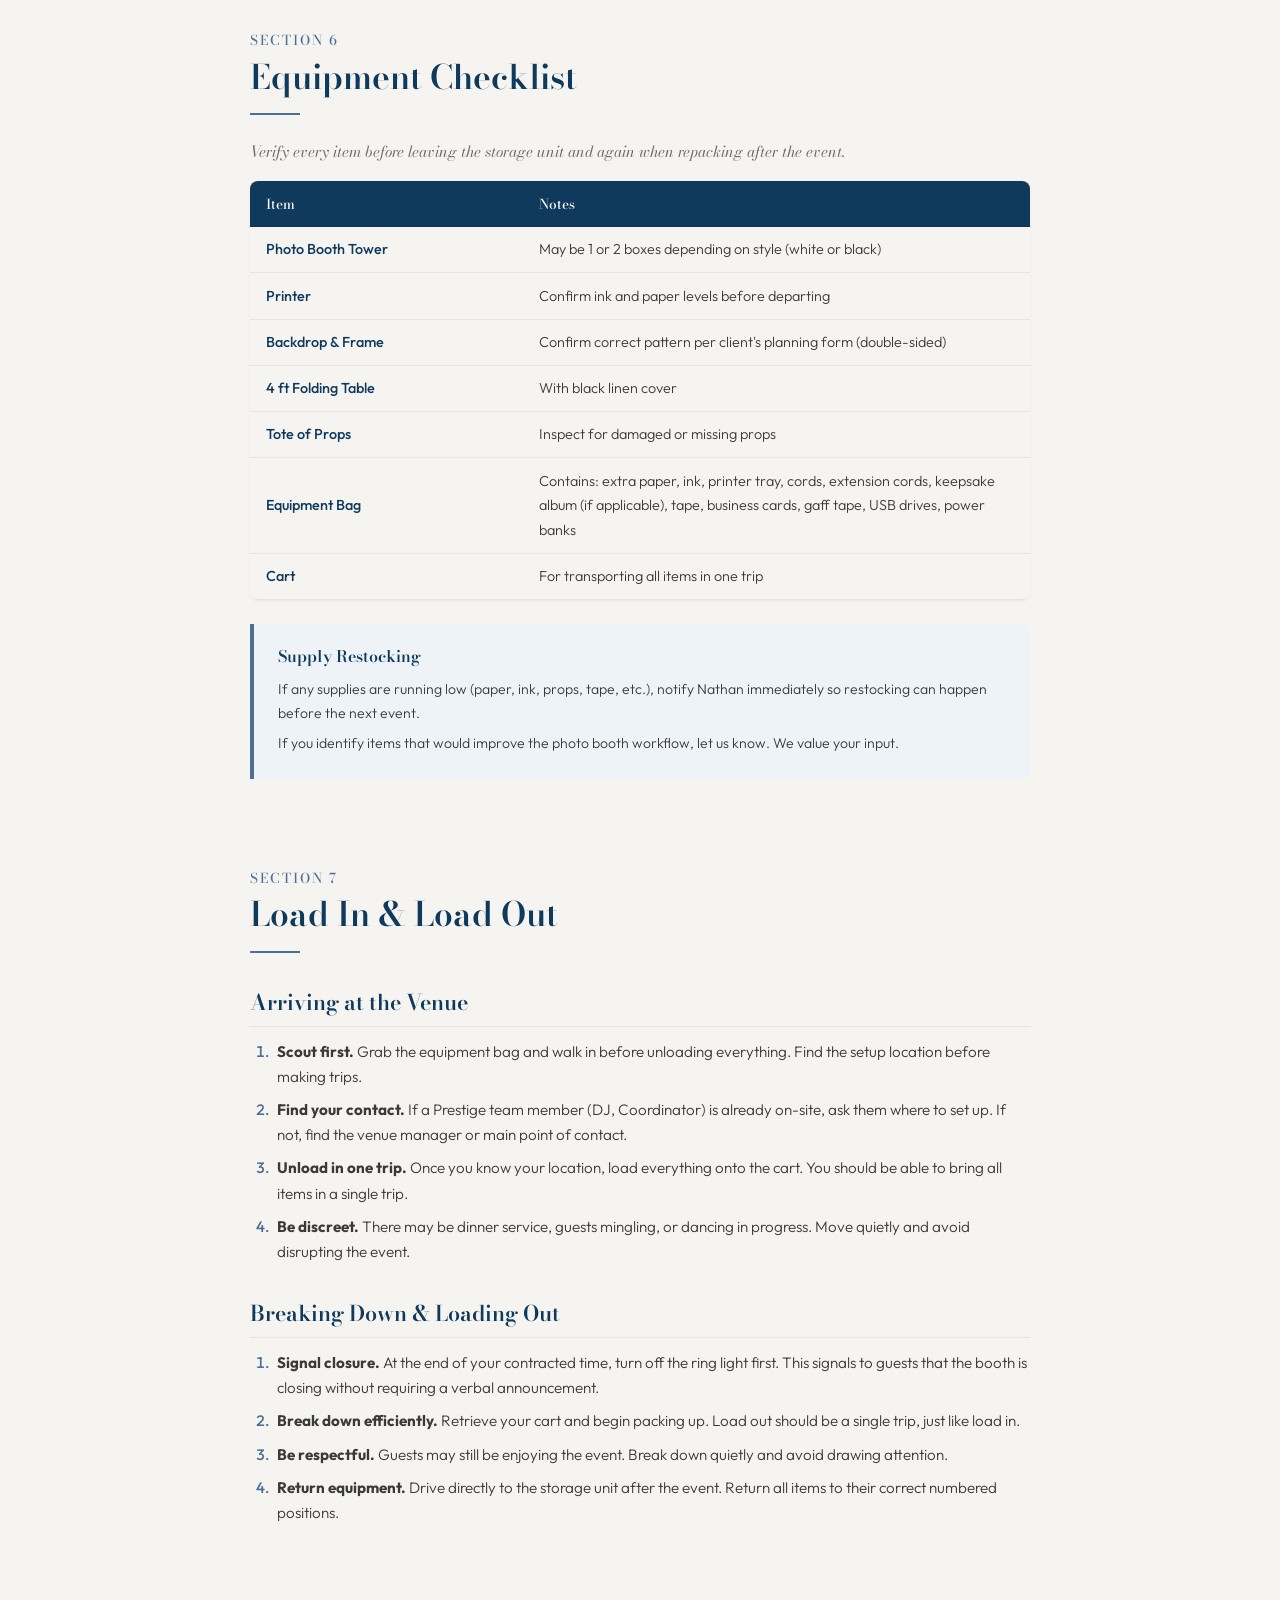
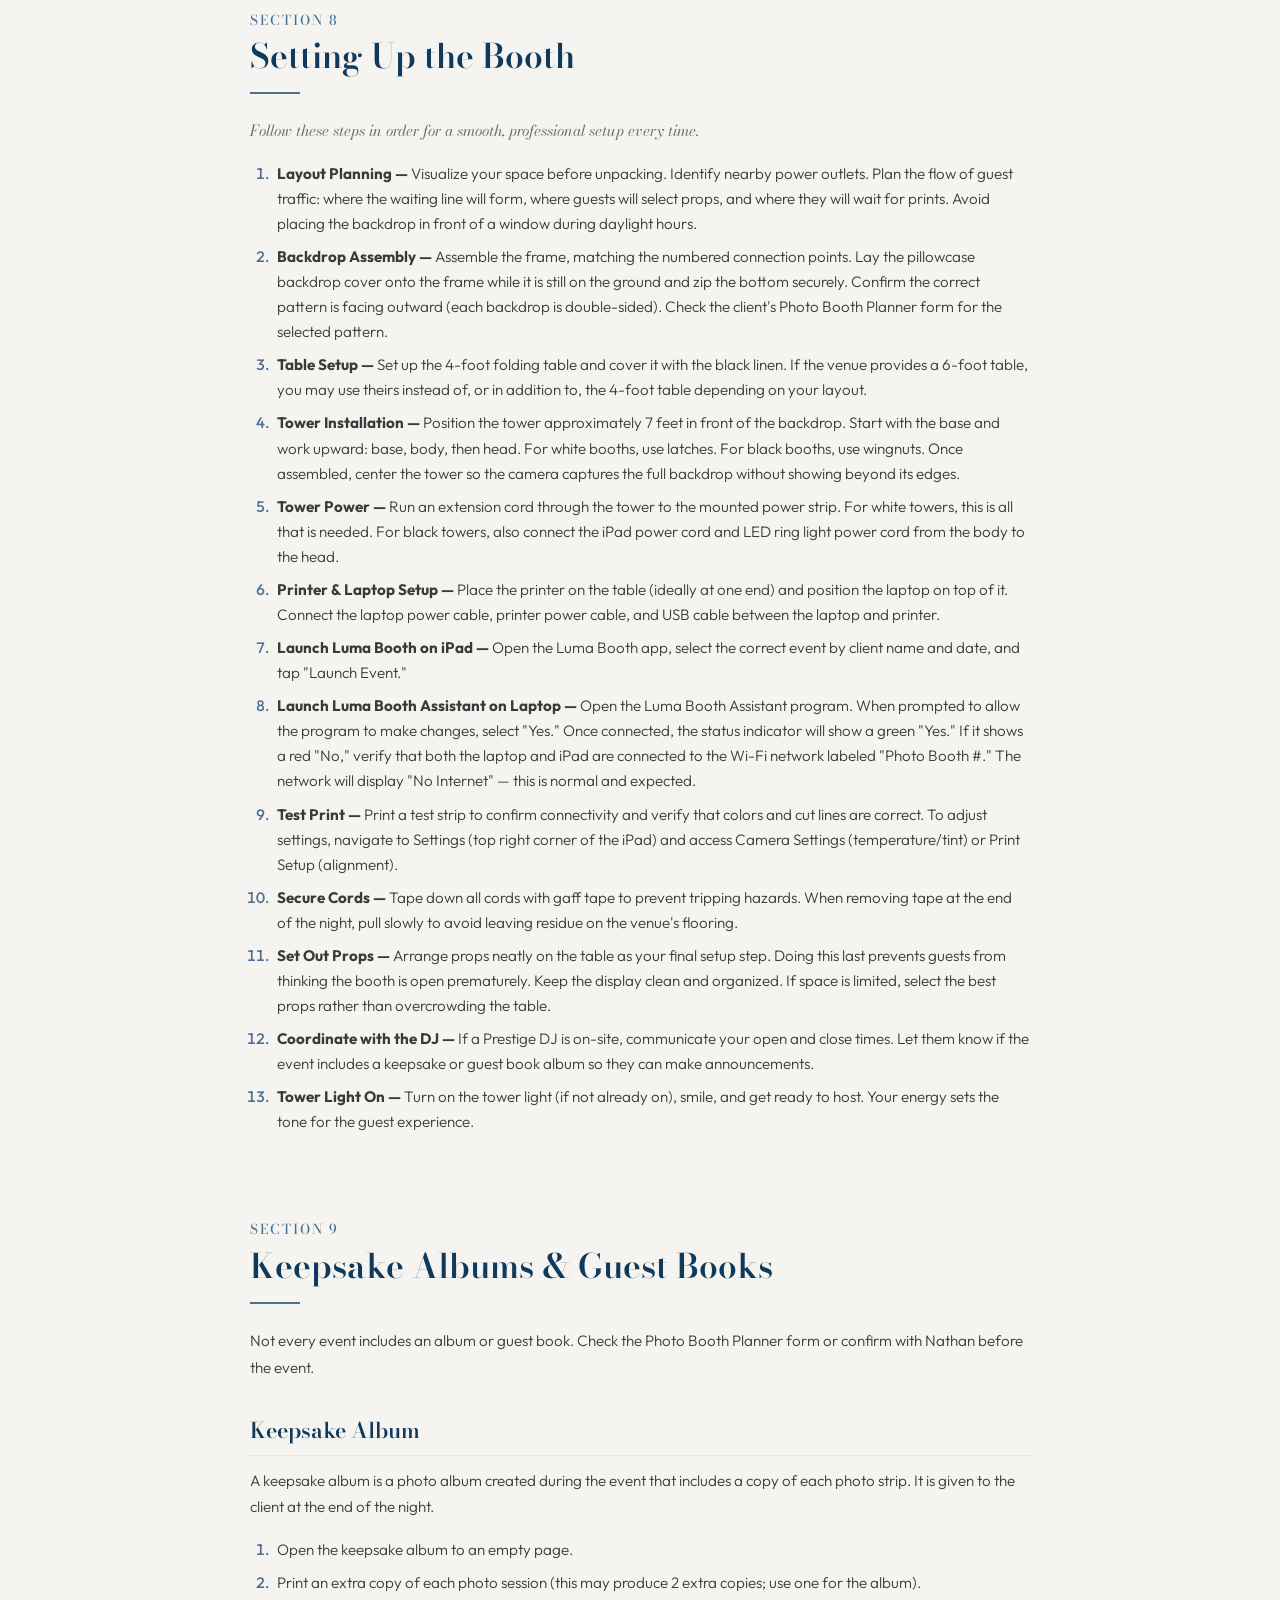
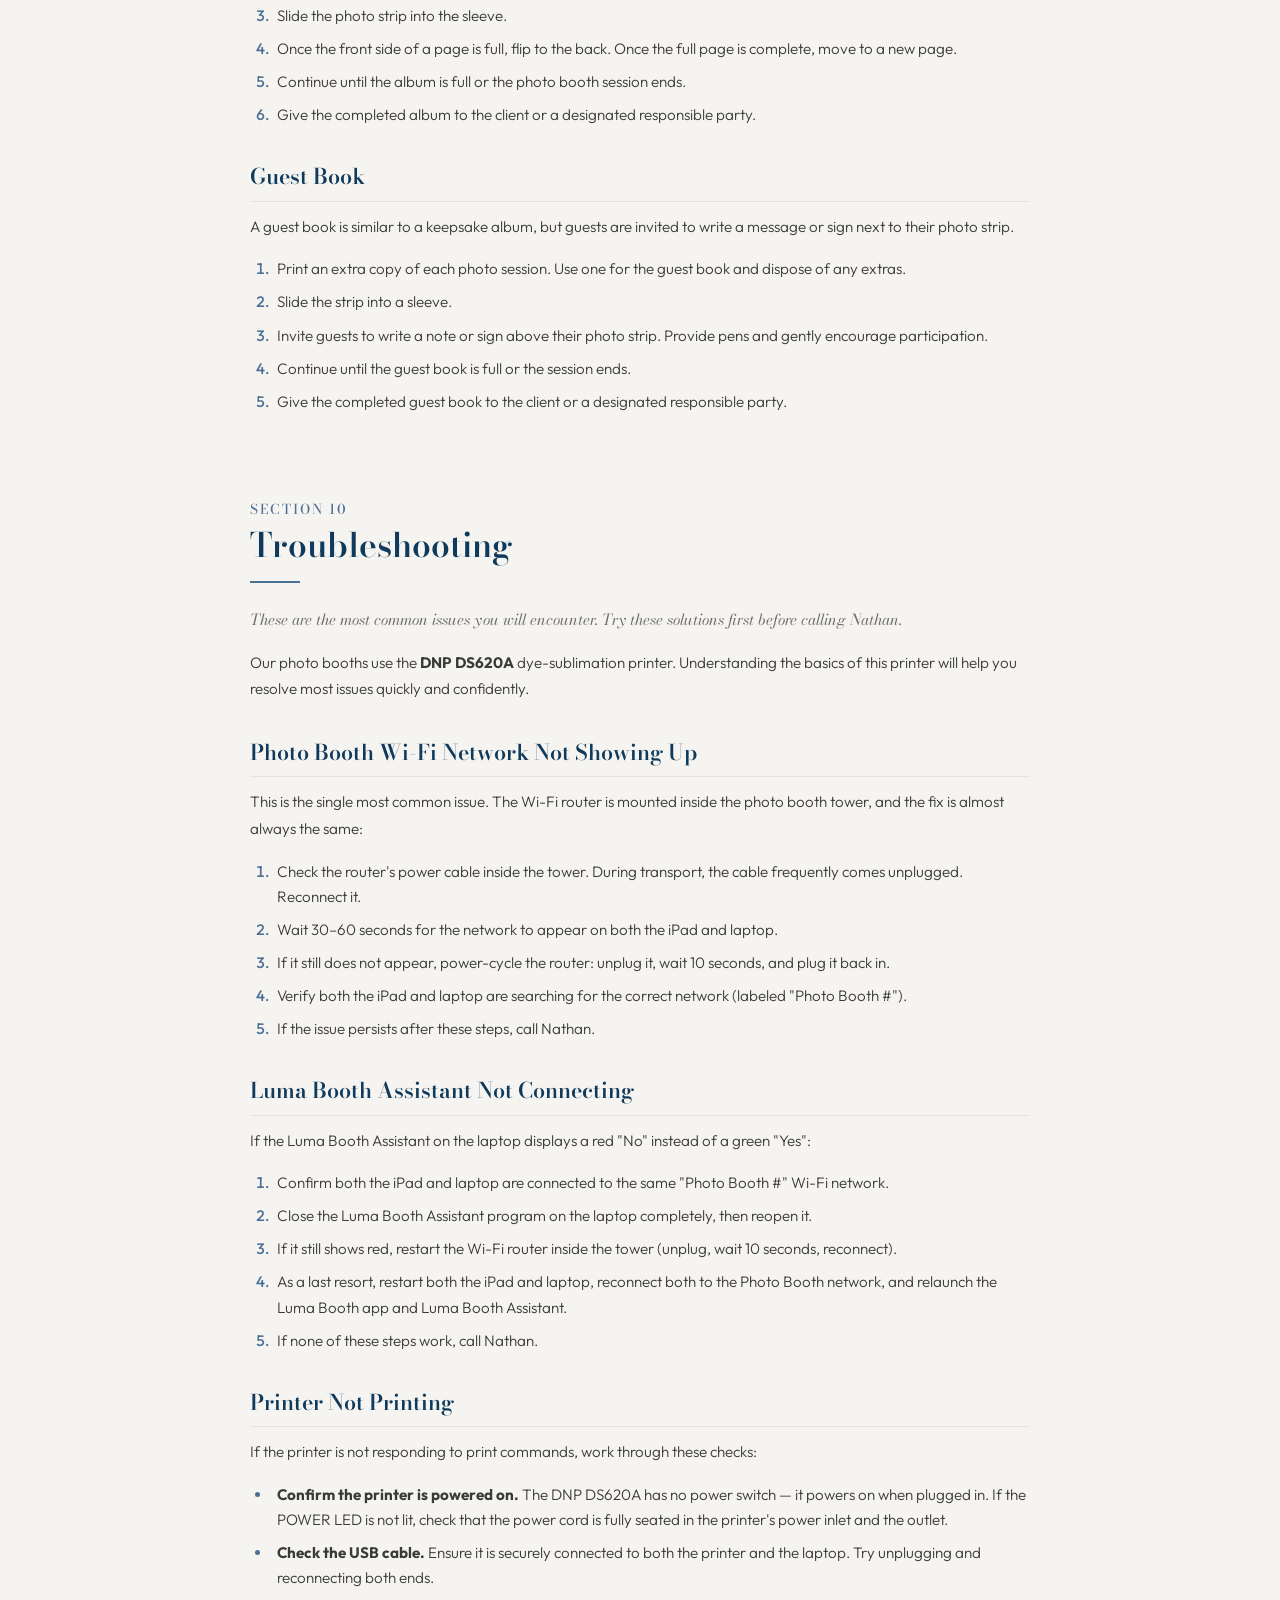
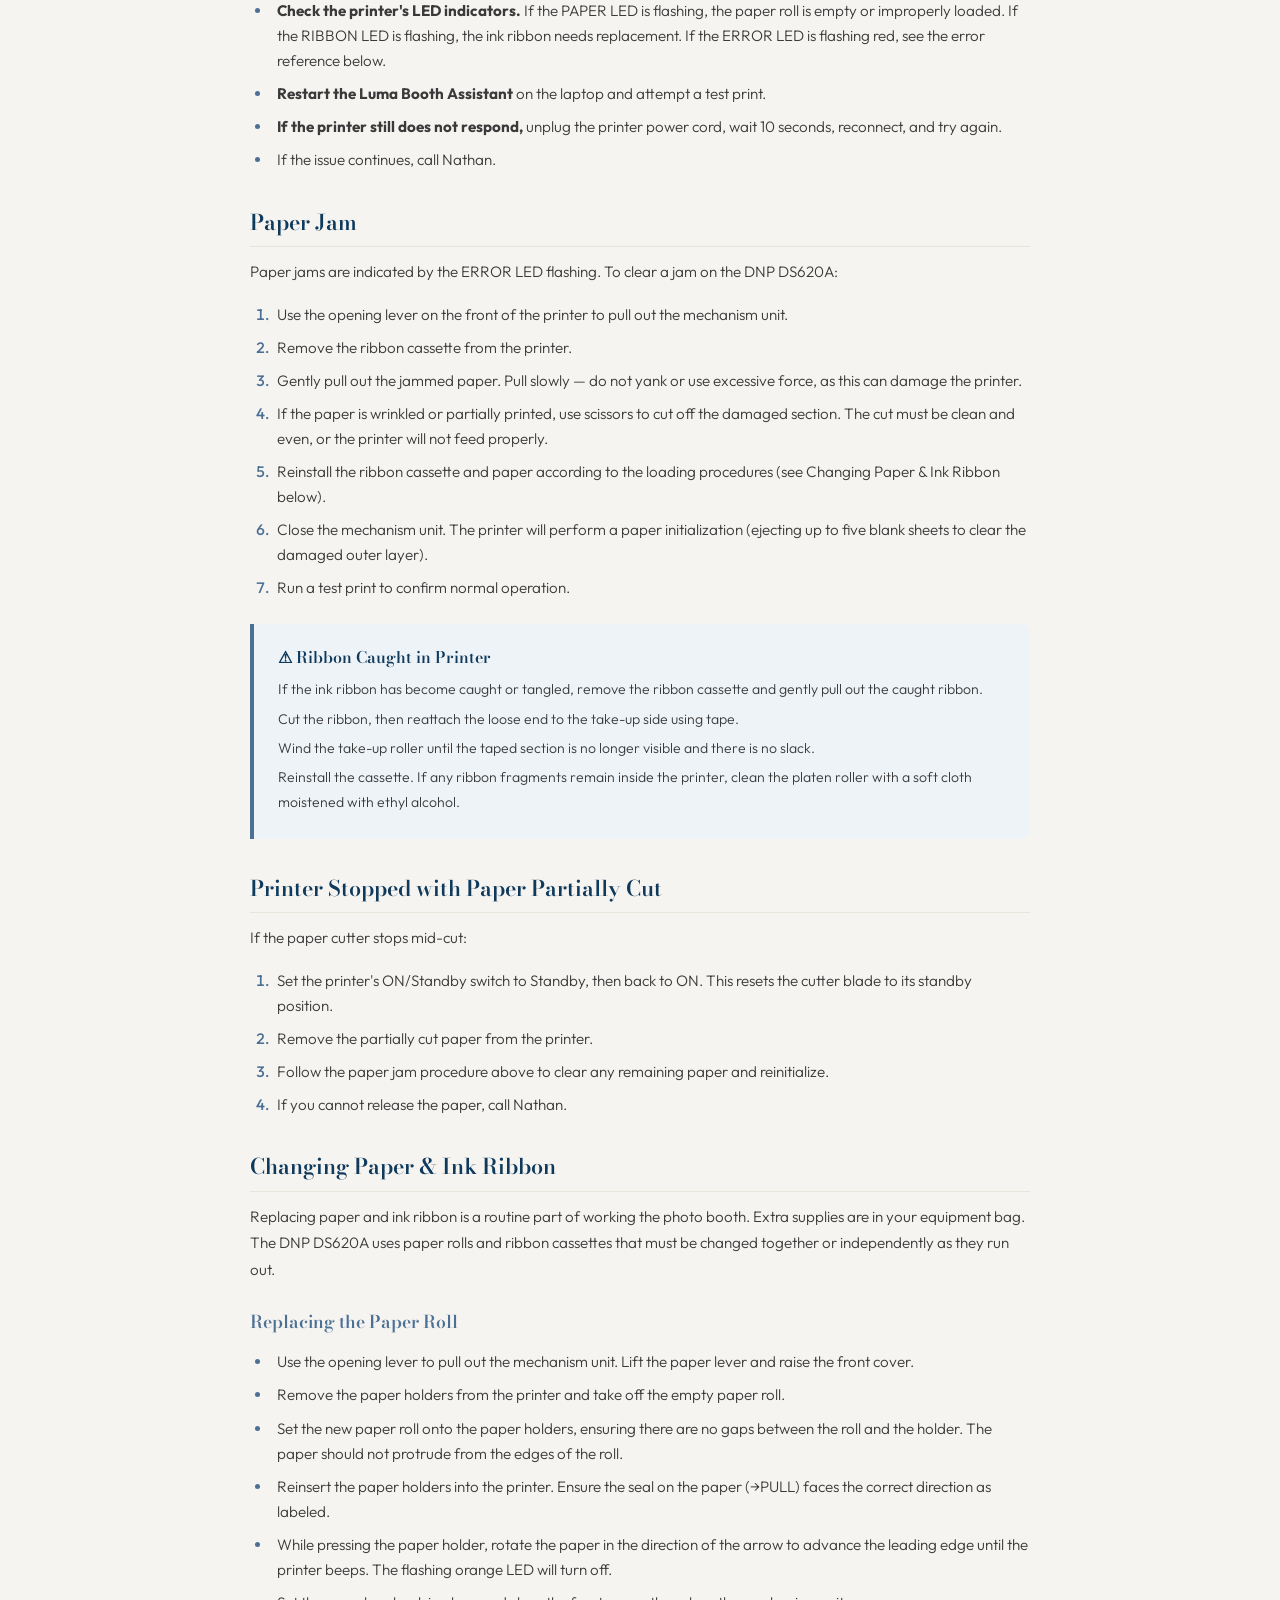
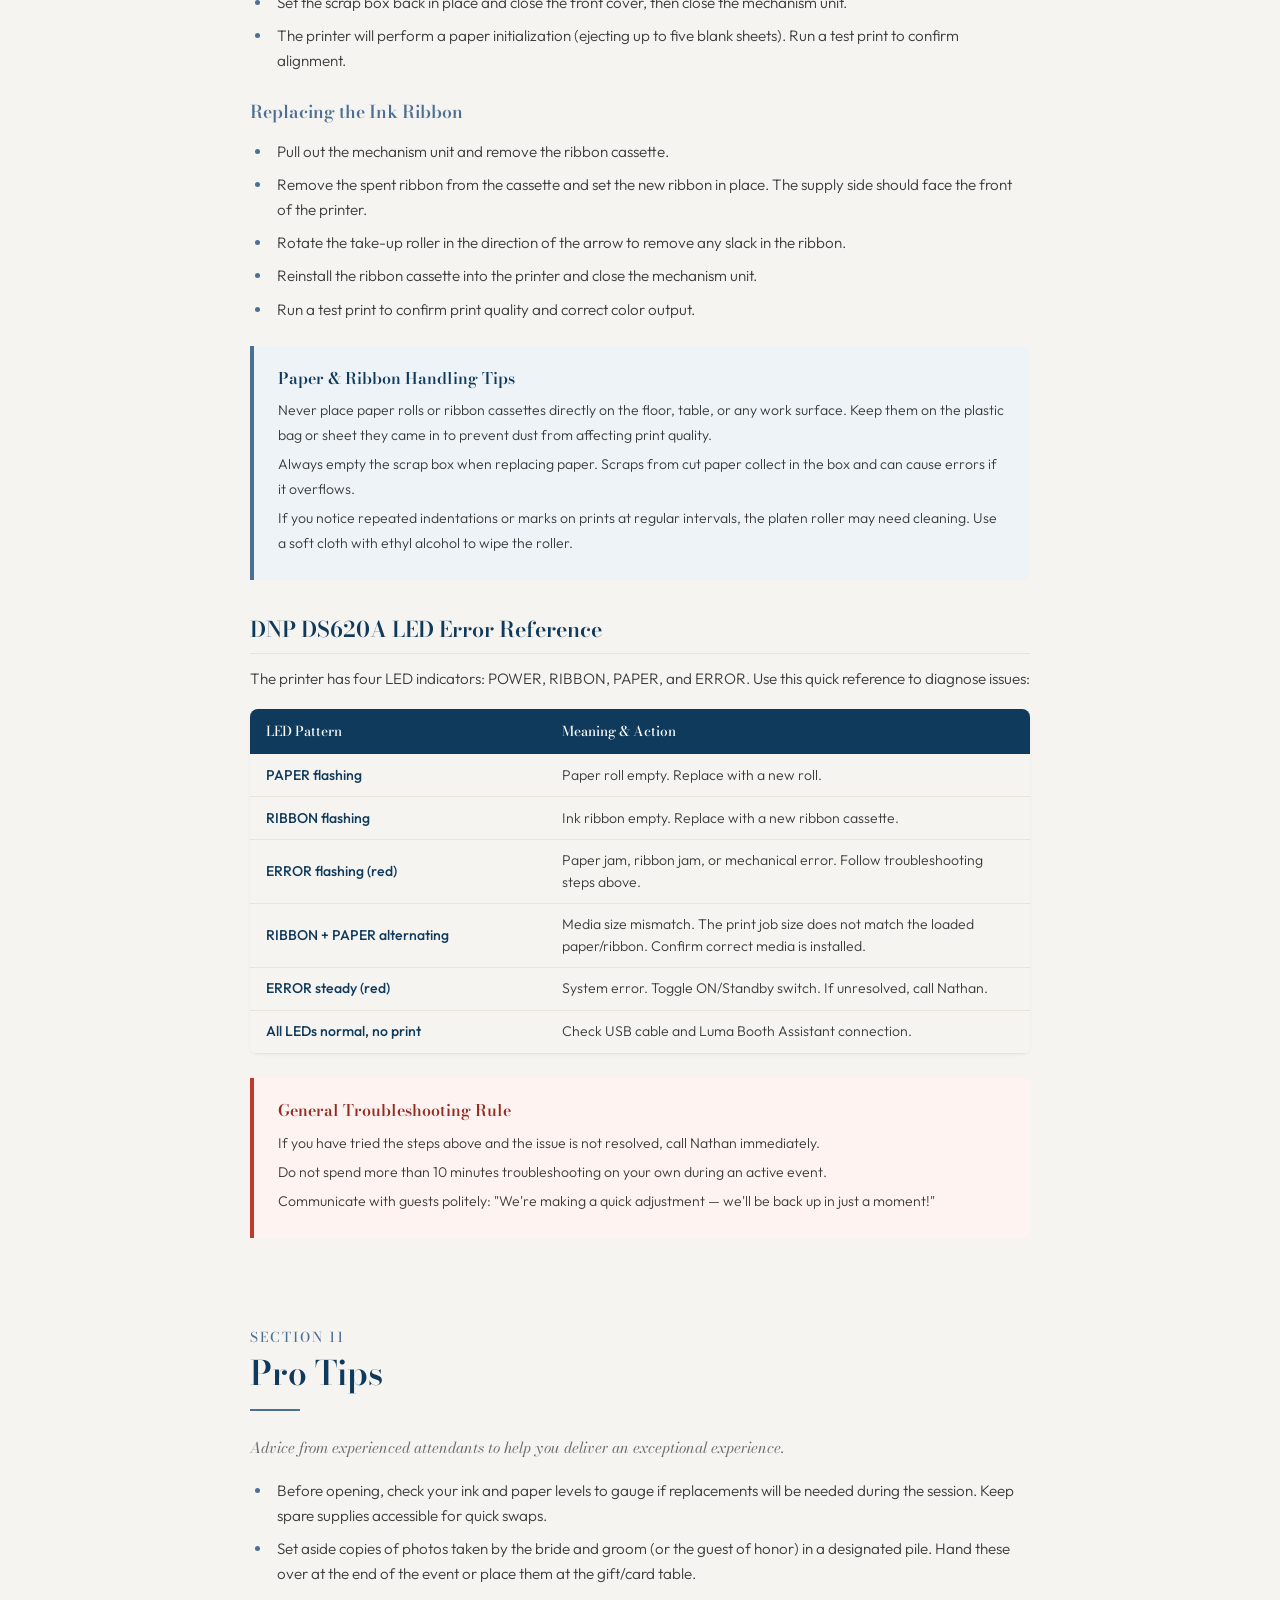
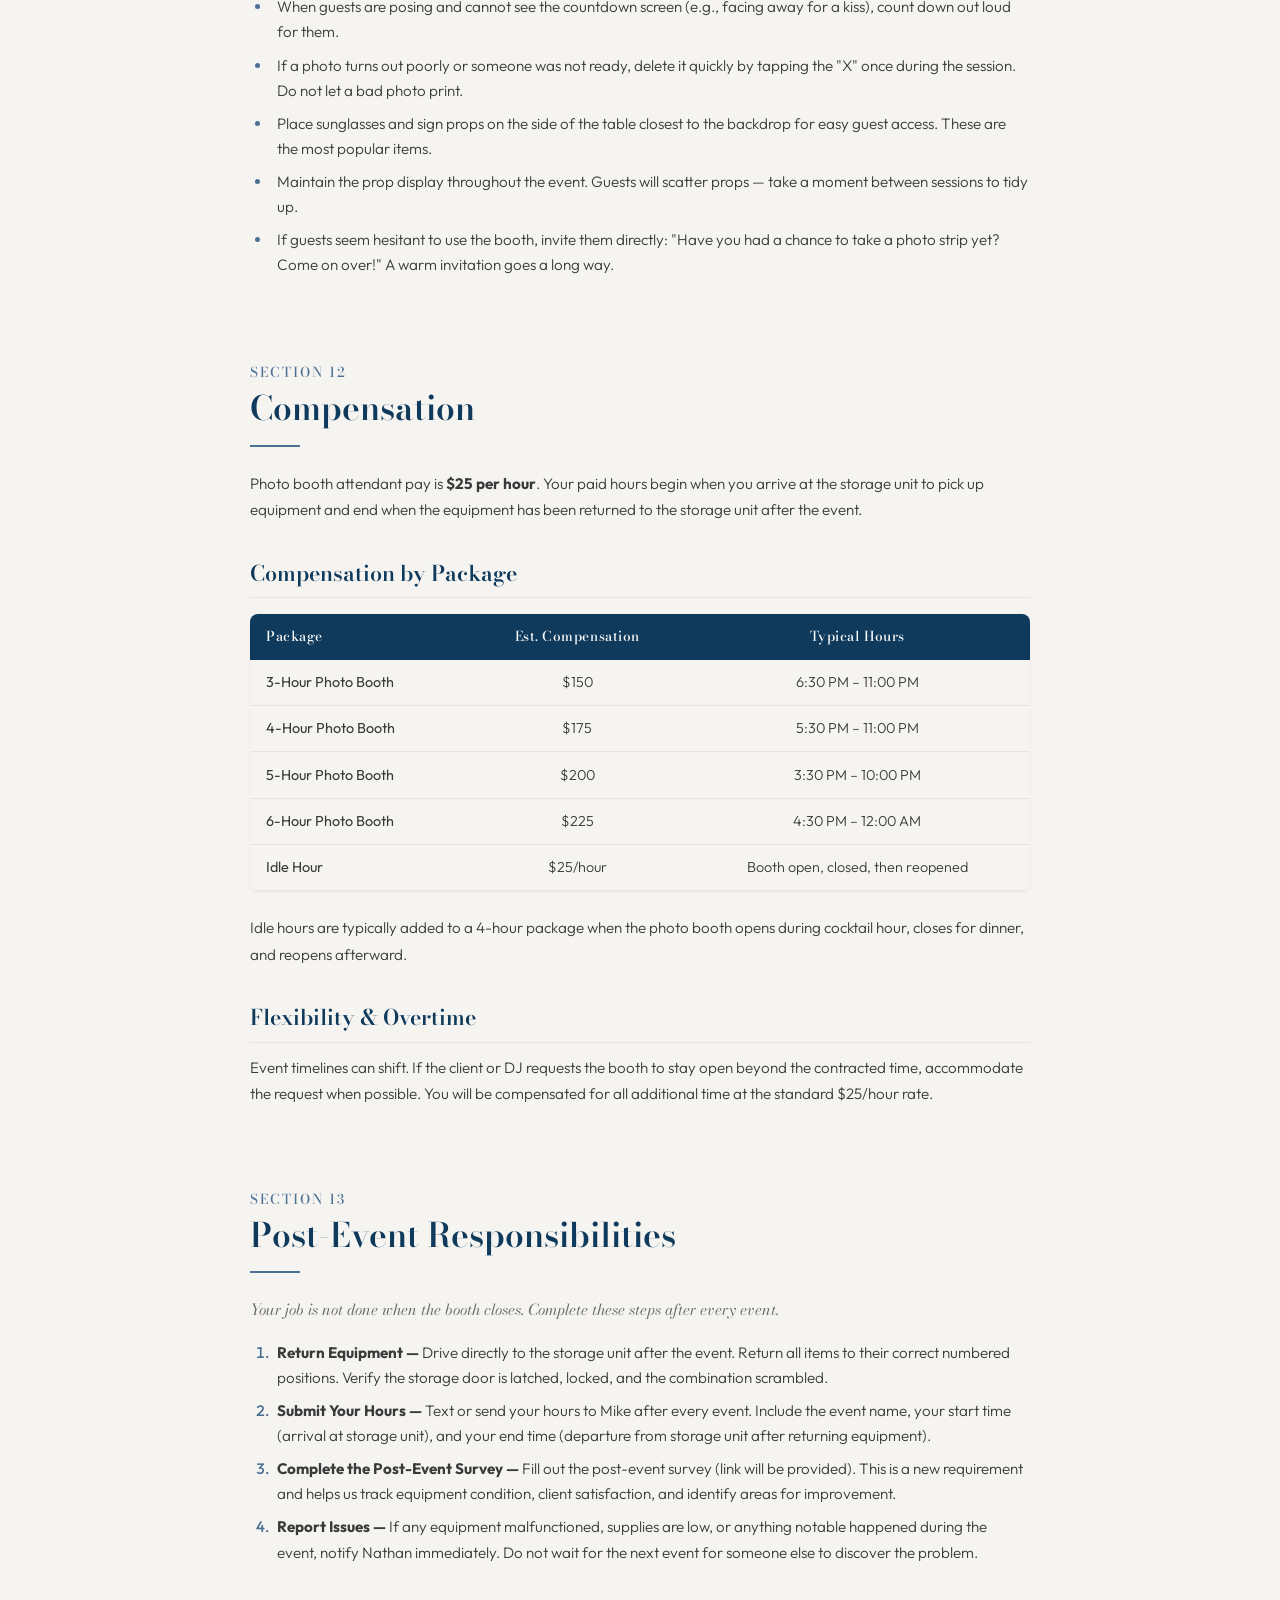
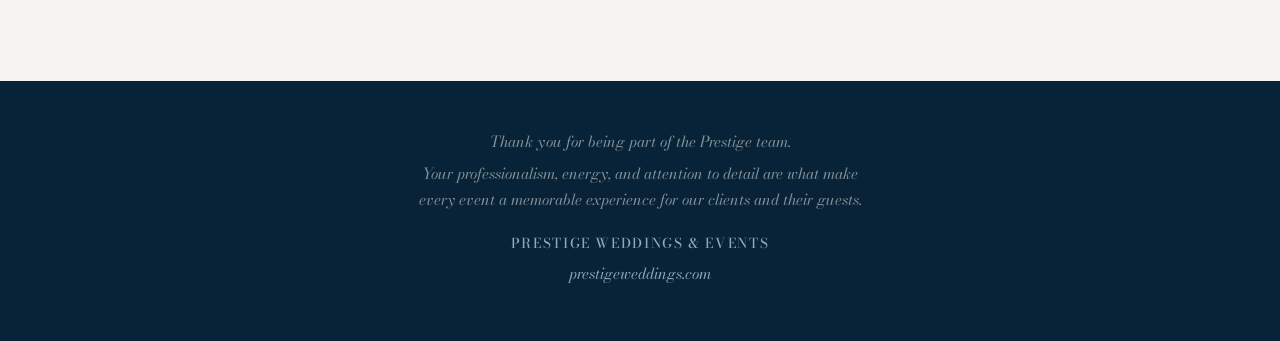
==== commit 30ca5099: "Fix top nav overflow reading as broken/cut off 13 nav links don't fit in the sticky topbar at common" ====
--- a/index.html
+++ b/index.html
@@ -91,13 +91,20 @@
 
 .toc-nav {
   display: flex; gap: 0; align-items: center; overflow-x: auto;
-  scrollbar-width: none;
-}
-.toc-nav::-webkit-scrollbar { display: none; }
+  scrollbar-width: thin;
+  scrollbar-color: var(--silver) transparent;
+  /* Fades the trailing edge so a scrollable-but-cut-off nav (more items than
+     fit at common desktop widths) reads as "more this way", not "that's all". */
+  mask-image: linear-gradient(to right, black calc(100% - 28px), transparent 100%);
+  -webkit-mask-image: linear-gradient(to right, black calc(100% - 28px), transparent 100%);
+}
+.toc-nav::-webkit-scrollbar { height: 4px; }
+.toc-nav::-webkit-scrollbar-thumb { background: var(--silver); border-radius: 2px; }
+.toc-nav::-webkit-scrollbar-track { background: transparent; }
 .toc-nav a {
   color: rgba(255,255,255,0.55); text-decoration: none;
-  font-size: 0.78rem; font-weight: 400; letter-spacing: 0.02em;
-  padding: 0.5rem 0.75rem; white-space: nowrap;
+  font-size: 0.74rem; font-weight: 400; letter-spacing: 0.01em;
+  padding: 0.5rem 0.6rem; white-space: nowrap;
   transition: color 0.2s;
   border-bottom: 2px solid transparent;
 }
@@ -112,6 +119,7 @@
     position: absolute; top: 60px; left: 0; right: 0;
     background: var(--navy-deep); border-bottom: 2px solid var(--silver);
     padding: 1rem 0;
+    mask-image: none; -webkit-mask-image: none;
   }
   .toc-nav.open { display: flex; }
   .toc-nav a { padding: 0.7rem 2rem; font-size: 0.85rem; border-bottom: none; }
